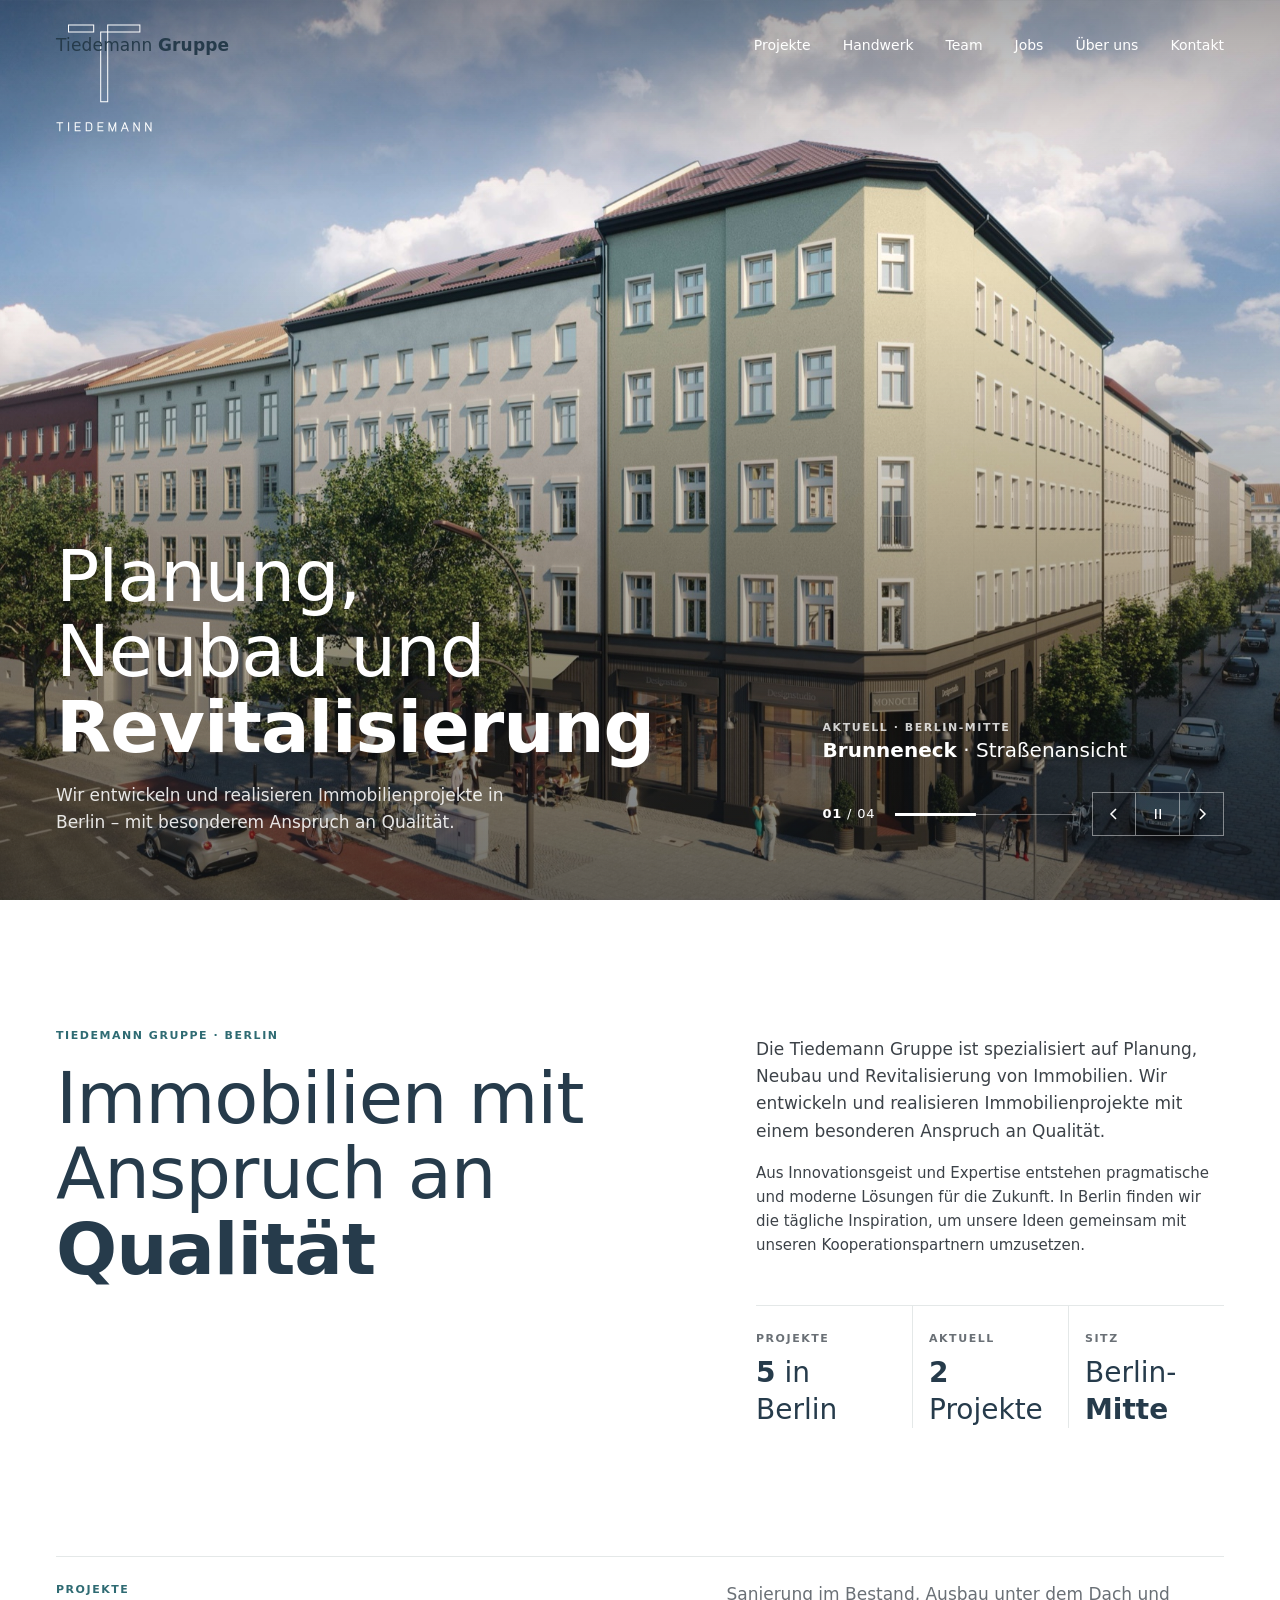
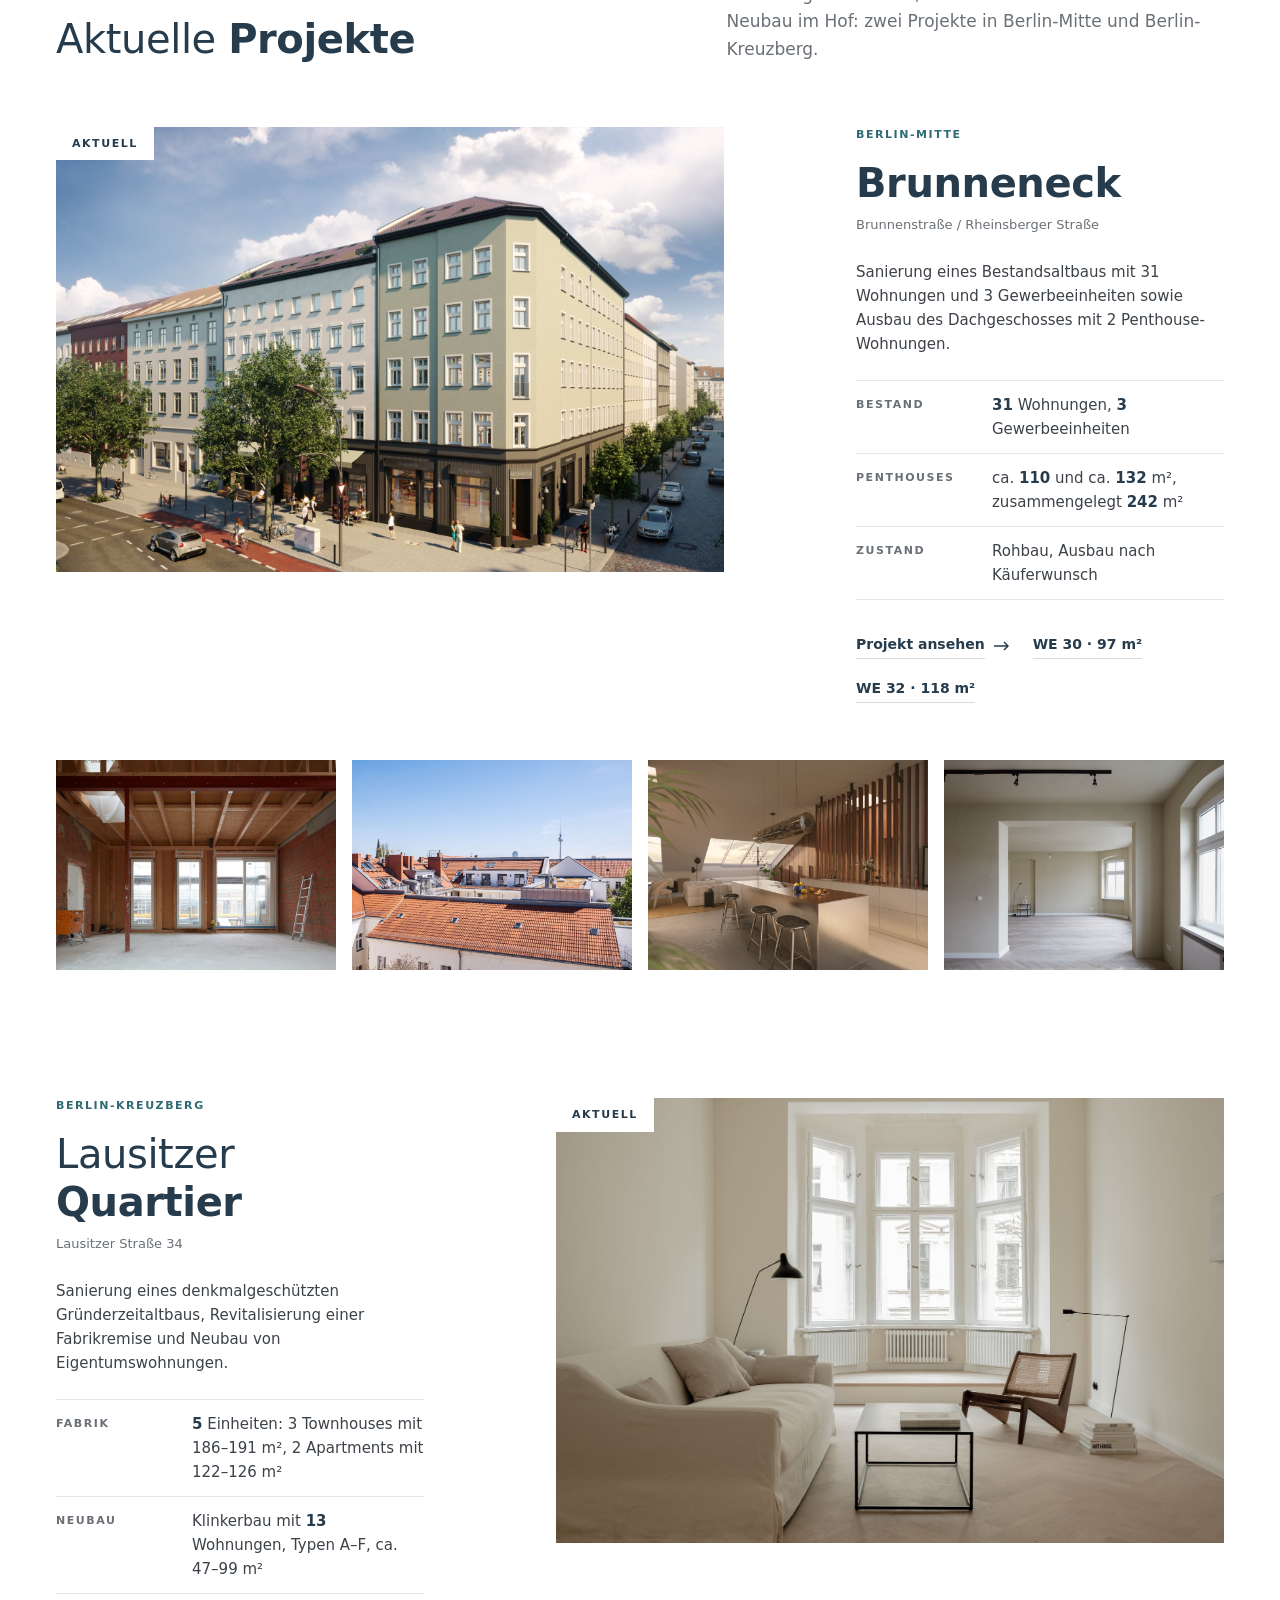
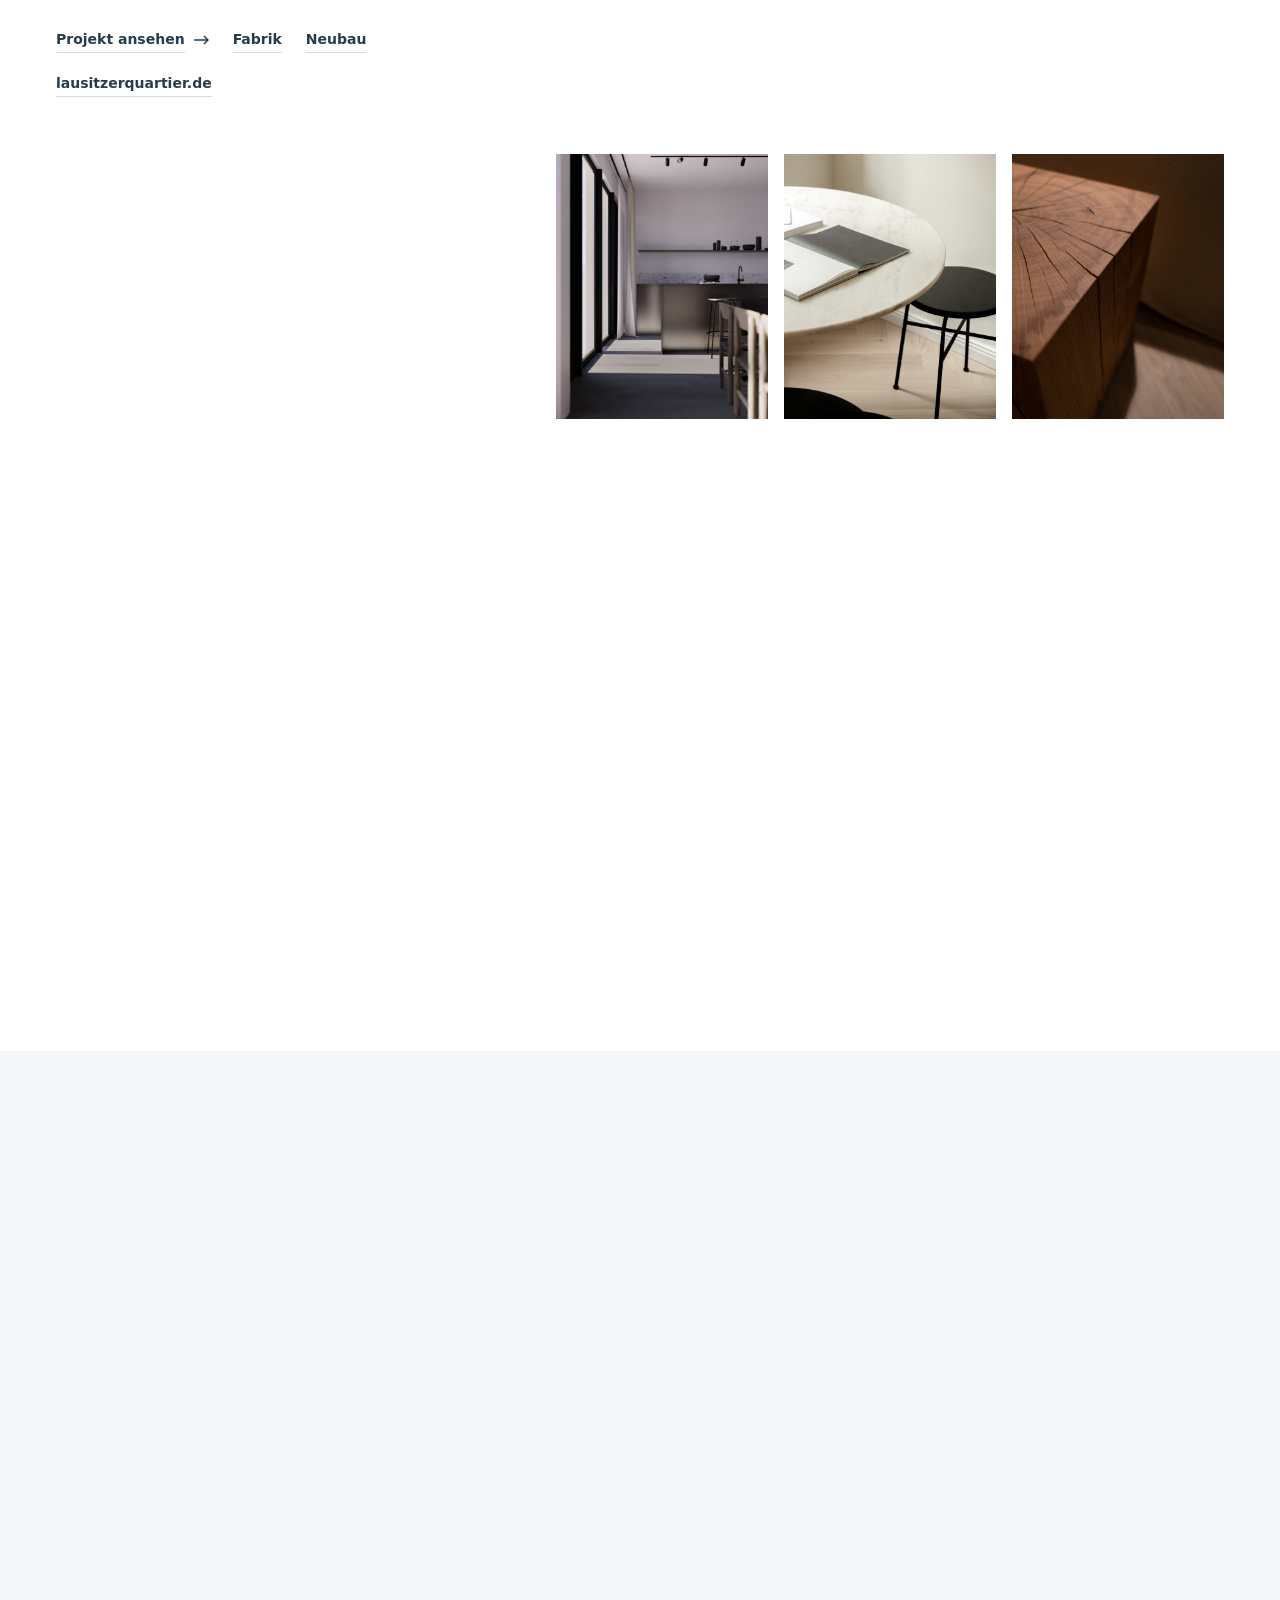
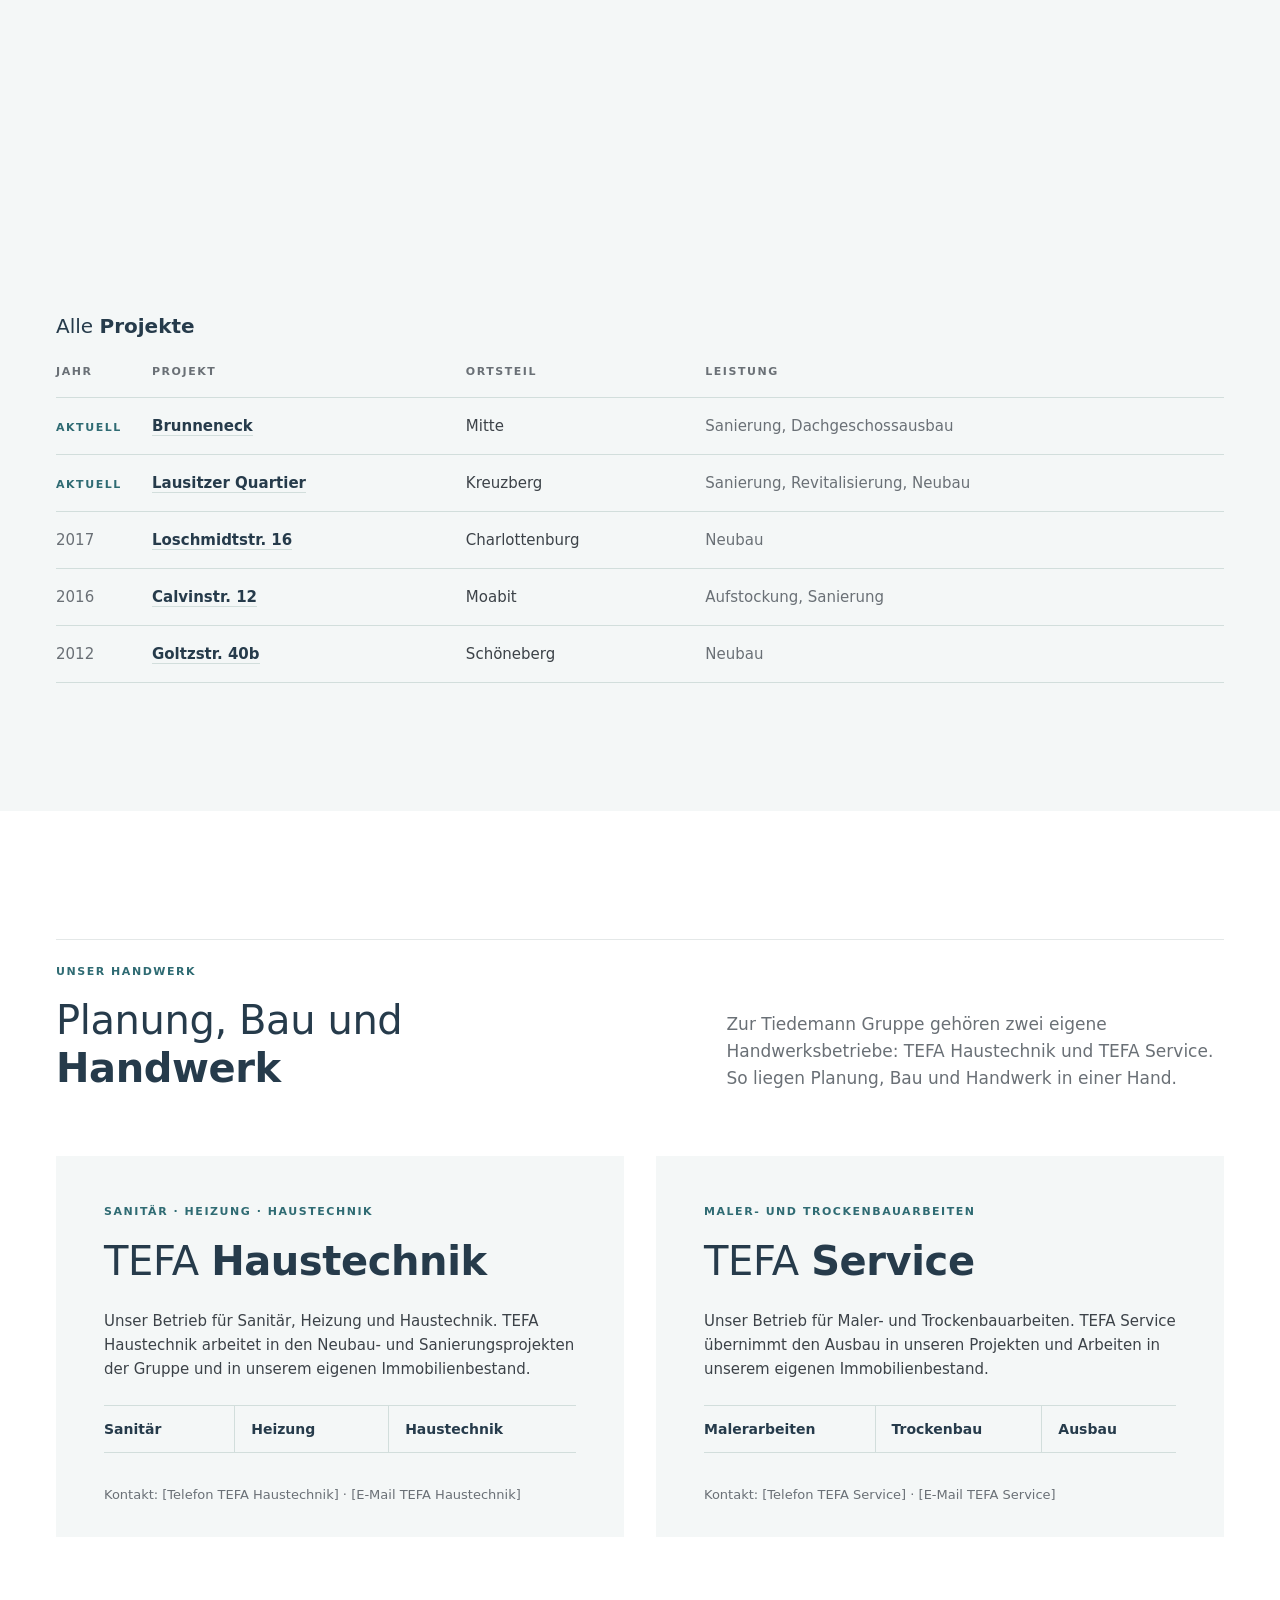
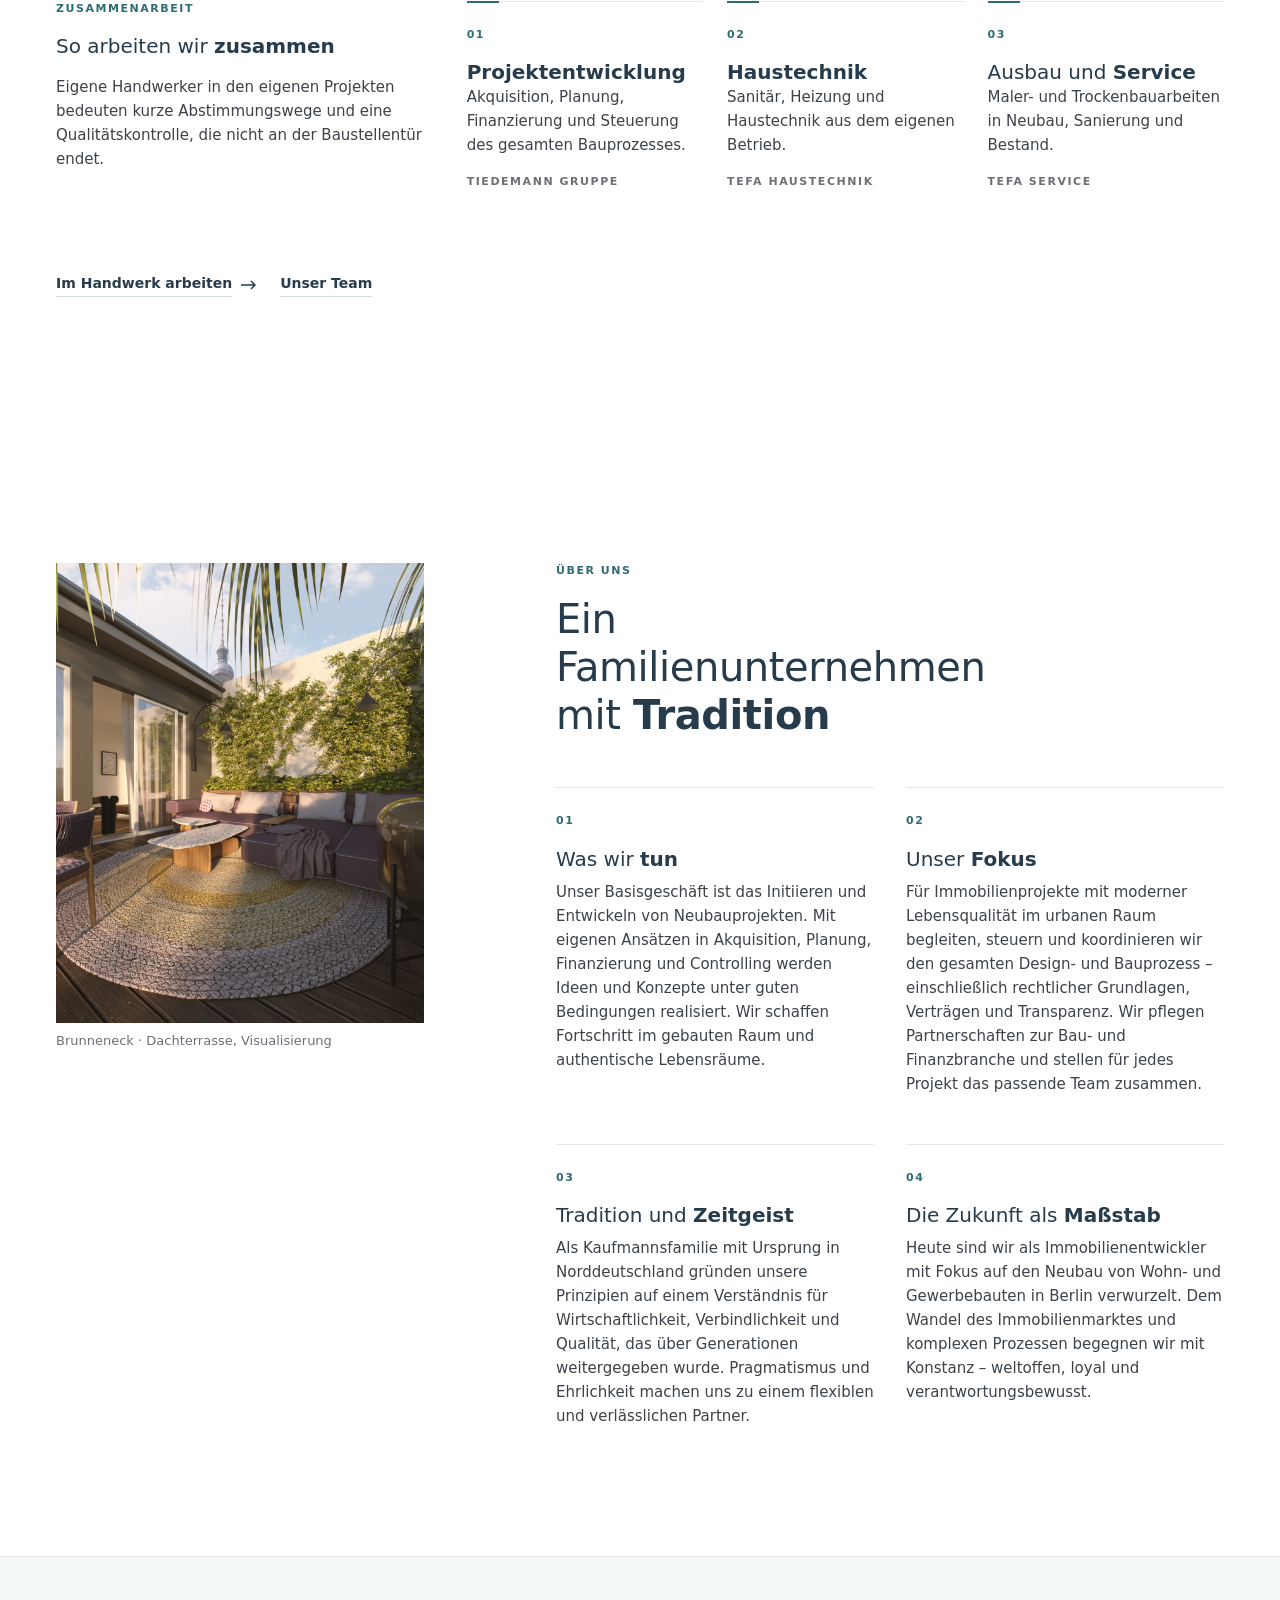
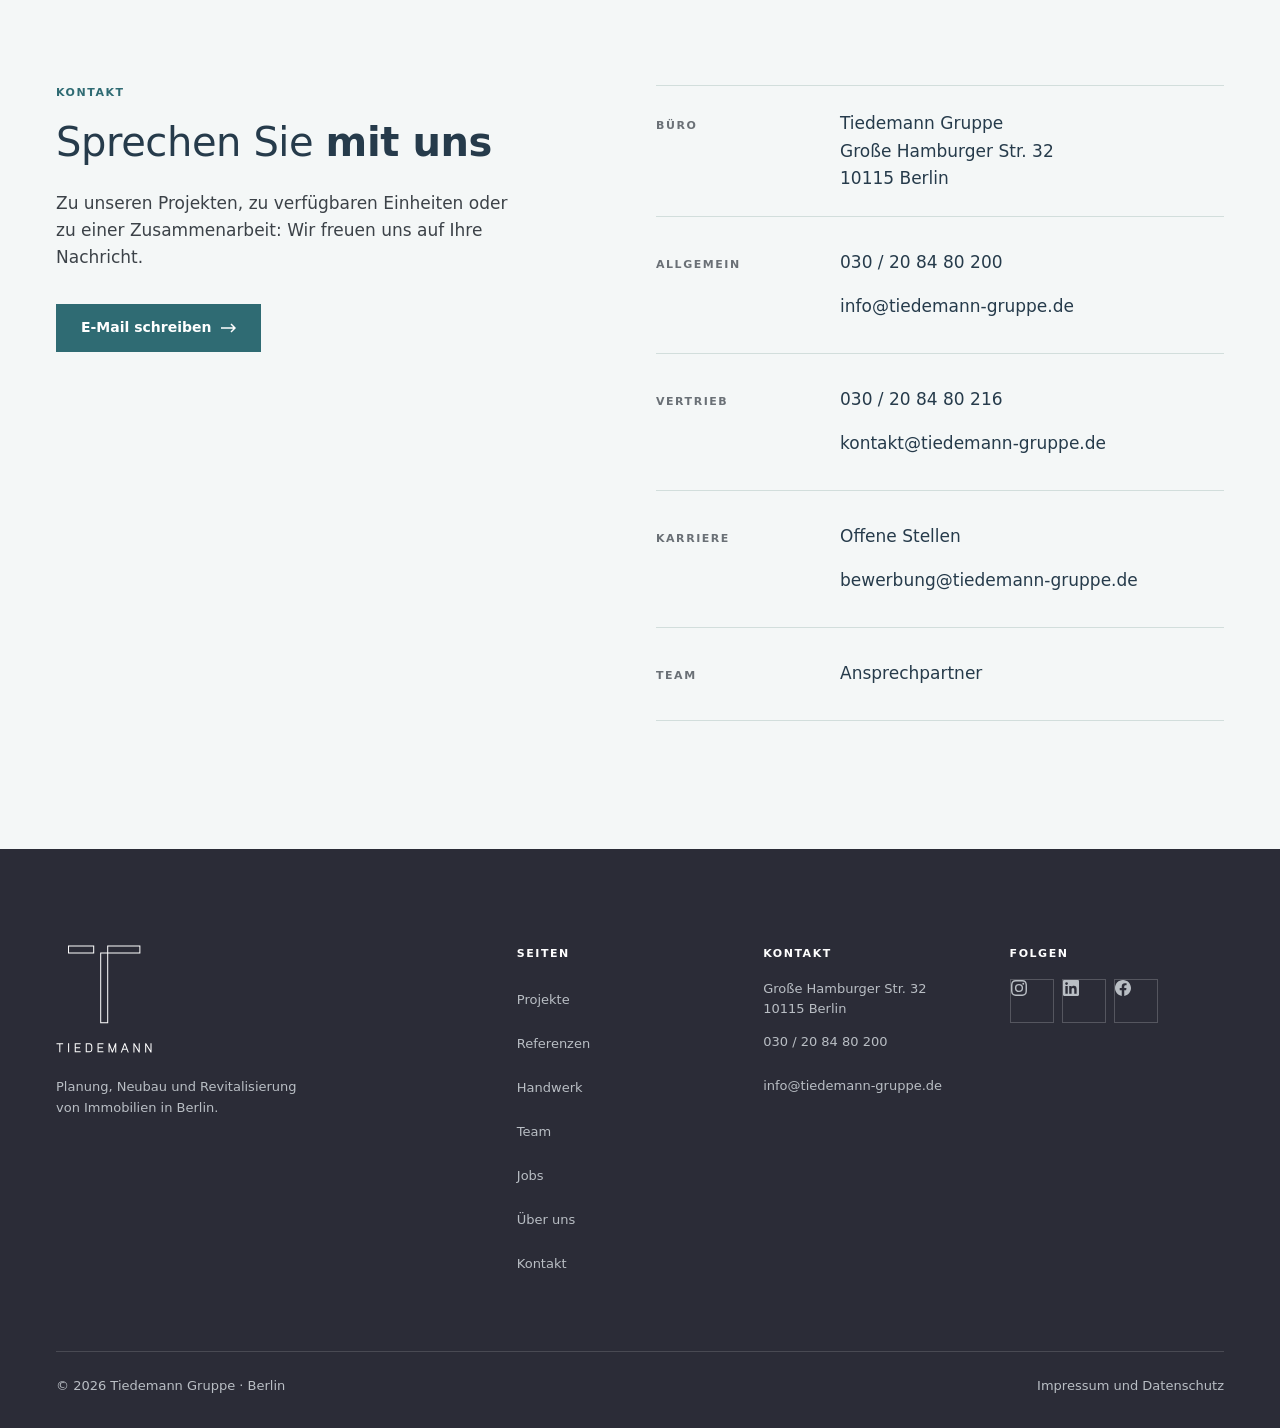
==== index.html @ 8728fd5d "Handwerk: Bilder entfernt, nur Textboxen Co-Authored-By: Claude Opus 5.5 <noreply@anthropic.com>" ====
<!DOCTYPE html>
<html lang="de">
<head>
<meta charset="UTF-8">
<meta name="viewport" content="width=device-width, initial-scale=1">
<title>Tiedemann Gruppe · Projektentwicklung Berlin</title>
<meta name="description" content="Die Tiedemann Gruppe plant, baut und revitalisiert Immobilien in Berlin. Aktuelle Projekte: Brunneneck in Berlin-Mitte und Lausitzer Quartier in Berlin-Kreuzberg.">
<link rel="stylesheet" href="assets/site.css">
</head>
<body>
<a class="skip" href="#inhalt">Zum Inhalt springen</a>

<header class="hdr" id="hdr">
  <div class="wrap hdr-in">
    <a class="brand-text" href="#start" tabindex="-1" aria-hidden="true">Tiedemann&nbsp;<em>Gruppe</em></a>
    <button class="menu-btn" type="button" aria-expanded="false" aria-controls="nav" aria-label="Menü öffnen"><span></span></button>
    <nav class="nav" id="nav" aria-label="Hauptnavigation">
      <a href="#projekte">Projekte</a>
      <a href="#handwerk">Handwerk</a>
      <a href="team.html">Team</a>
      <a href="jobs.html">Jobs</a>
      <a href="#ueber-uns">Über uns</a>
      <a href="#kontakt">Kontakt</a>
    </nav>
  </div>
</header>

<main id="inhalt">

<!-- ===== Hero ===== -->
<section class="hero on-photo" id="start" aria-roledescription="Karussell" aria-label="Projekte der Tiedemann Gruppe">
  <div class="slides" id="slides" aria-live="off">
    <div class="slide is-active" role="group" aria-roledescription="Bild" aria-label="1 von 4">
      <img src="assets/projekte/brunneneck-strasse.jpg" width="2000" height="1239" style="object-position:62% 50%" fetchpriority="high" alt="Visualisierung des Eckhauses Brunnenstraße 146 mit sanierter Gründerzeitfassade">
    </div>
    <div class="slide" role="group" aria-roledescription="Bild" aria-label="2 von 4">
      <img src="Home%20_%20Tie%20Gruppe_files/84df70_d4bb7d095dd146b08986e99c363a593e~mv2.jpg" width="1728" height="1333" style="object-position:50% 60%" alt="Sanierte Altbauwohnung mit Erkerfenster, hellem Parkett und Sofa">
    </div>
    <div class="slide" role="group" aria-roledescription="Bild" aria-label="3 von 4">
      <img src="assets/projekte/brunneneck-ausblick-fernseh.jpg" width="1920" height="1279" style="object-position:62% 45%" alt="Blick vom Dachgeschoss über die Ziegeldächer von Berlin-Mitte zum Fernsehturm">
    </div>
    <div class="slide" role="group" aria-roledescription="Bild" aria-label="4 von 4">
      <img src="assets/projekte/loschmidtstrasse-16.jpg" width="2000" height="2000" style="object-position:55% 32%" alt="Neubau Loschmidtstraße 16 mit hellem Putz und Balkonen zwischen Straßenbäumen">
    </div>
  </div>

  <div class="hero-logo">
    <div class="wrap"><a href="#start" aria-label="Tiedemann Gruppe, Startseite"><img src="assets/logos/logo-weiss.svg" alt="Tiedemann Gruppe" width="96" height="108"></a></div>
  </div>

  <div class="hero-content">
    <div class="wrap hero-grid">
      <div>
        <h1 class="display">Planung, Neubau und <em>Revitalisierung</em></h1>
        <p class="hero-lead">Wir entwickeln und realisieren Immobilienprojekte in Berlin – mit besonderem Anspruch an Qualität.</p>
      </div>
      <div class="hero-side">
        <div class="cap" aria-live="polite">
          <div class="cap-item is-active"><a href="../brunneneck/index.html"><span class="label">Aktuell · Berlin-Mitte</span><strong><em>Brunneneck</em> · Straßenansicht</strong></a></div>
          <div class="cap-item"><a href="../lausitzer/index.html"><span class="label">Aktuell · Berlin-Kreuzberg</span><strong><em>Lausitzer Quartier</em> · Altbau</strong></a></div>
          <div class="cap-item"><a href="../brunneneck/index.html"><span class="label">Aktuell · Berlin-Mitte</span><strong><em>Brunneneck</em> · Blick vom Dach</strong></a></div>
          <div class="cap-item"><a href="#ref-loschmidt"><span class="label">2017 · Berlin-Charlottenburg</span><strong><em>Loschmidtstr. 16</em> · Neubau</strong></a></div>
        </div>
        <div class="ctrl">
          <span class="count" aria-hidden="true"><b id="cnt">01</b> / 04</span>
          <span class="progress" aria-hidden="true"><i id="prog"></i></span>
          <div class="ctrl-btns">
            <button type="button" id="prev" aria-label="Vorheriges Bild"><svg viewBox="0 0 16 16" fill="none" aria-hidden="true"><path d="M10 3L5 8l5 5" stroke="currentColor" stroke-width="1.5"/></svg></button>
            <button type="button" id="play" aria-label="Automatischen Wechsel anhalten"><svg class="icon-pause" viewBox="0 0 16 16" aria-hidden="true"><path d="M5 3h1.5v10H5zM9.5 3H11v10H9.5z" fill="currentColor"/></svg><svg class="icon-play" viewBox="0 0 16 16" aria-hidden="true"><path d="M5 3l8 5-8 5z" fill="currentColor"/></svg></button>
            <button type="button" id="next" aria-label="Nächstes Bild"><svg viewBox="0 0 16 16" fill="none" aria-hidden="true"><path d="M6 3l5 5-5 5" stroke="currentColor" stroke-width="1.5"/></svg></button>
          </div>
        </div>
      </div>
    </div>
  </div>
</section>

<!-- ===== Intro ===== -->
<section class="section" id="unternehmen" aria-labelledby="u-title">
  <div class="wrap intro-grid">
    <div class="intro-head reveal">
      <span class="label" style="margin-bottom:var(--s2)">Tiedemann Gruppe · Berlin</span>
      <h2 class="display intro-statement" id="u-title">Immobilien mit Anspruch an <em>Qualität</em></h2>
    </div>
    <div class="intro-body reveal">
      <p class="lead">Die Tiedemann Gruppe ist spezialisiert auf Planung, Neubau und Revitalisierung von Immobilien. Wir entwickeln und realisieren Immobilienprojekte mit einem besonderen Anspruch an Qualität.</p>
      <p>Aus Innovationsgeist und Expertise entstehen pragmatische und moderne Lösungen für die Zukunft. In Berlin finden wir die tägliche Inspiration, um unsere Ideen gemeinsam mit unseren Kooperationspartnern umzusetzen.</p>
      <dl class="figures">
        <div><dt>Projekte</dt><dd><em>5</em> in Berlin</dd></div>
        <div><dt>Aktuell</dt><dd><em>2</em> Projekte</dd></div>
        <div><dt>Sitz</dt><dd>Berlin-<em>Mitte</em></dd></div>
      </dl>
    </div>
  </div>
</section>

<!-- ===== Aktuelle Projekte ===== -->
<section class="section" id="projekte" aria-labelledby="p-title" style="padding-top:0">
  <div class="wrap">
    <div class="sec-head reveal">
      <div>
        <span class="label">Projekte</span>
        <h2 class="h1" id="p-title">Aktuelle <em>Projekte</em></h2>
      </div>
      <p class="lead">Sanierung im Bestand, Ausbau unter dem Dach und Neubau im Hof: zwei Projekte in Berlin-Mitte und Berlin-Kreuzberg.</p>
    </div>

    <!-- Brunneneck -->
    <article class="feature" aria-labelledby="bru-title">
      <a class="feature-media reveal" href="../brunneneck/index.html" aria-label="Brunneneck – Projekt ansehen">
        <img src="assets/projekte/brunneneck-strasse.jpg" width="2000" height="1239" loading="lazy" style="object-position:60% 50%" alt="Visualisierung des Brunnenecks an der Brunnenstraße, Ecke Rheinsberger Straße">
        <span class="tag">Aktuell</span>
      </a>
      <div class="feature-text reveal">
        <span class="label">Berlin-Mitte</span>
        <h3 class="h1" id="bru-title"><em>Brunneneck</em></h3>
        <p class="addr">Brunnenstraße / Rheinsberger Straße</p>
        <p class="desc">Sanierung eines Bestandsaltbaus mit 31 Wohnungen und 3 Gewerbeeinheiten sowie Ausbau des Dachgeschosses mit 2 Penthouse-Wohnungen.</p>
        <dl class="kv">
          <div><dt>Bestand</dt><dd><em>31</em> Wohnungen, <em>3</em> Gewerbeeinheiten</dd></div>
          <div><dt>Penthouses</dt><dd>ca. <em>110</em> und ca. <em>132</em> m², zusammengelegt <em>242</em> m²</dd></div>
          <div><dt>Zustand</dt><dd>Rohbau, Ausbau nach Käuferwunsch</dd></div>
        </dl>
        <div class="links">
          <a class="link" href="../brunneneck/index.html"><span>Projekt ansehen</span><svg class="arrow" viewBox="0 0 16 10" fill="none" aria-hidden="true"><path d="M11 1l4 4-4 4M1 5h14" stroke="currentColor" stroke-width="1.5"/></svg></a>
          <a class="link" href="../brunneneck/wohnung-30.html"><span>WE 30 · 97 m²</span></a>
          <a class="link" href="../brunneneck/wohnung-32.html"><span>WE 32 · 118 m²</span></a>
        </div>
      </div>
      <ul class="gallery reveal" data-gallery="Brunneneck">
        <li><button class="g-item" type="button" data-full="assets/projekte/brunneneck-rohbau-hero.jpg" data-cap="Brunneneck · Dachgeschoss im Rohbau"><img src="assets/projekte/brunneneck-rohbau-hero.jpg" width="1920" height="1280" loading="lazy" alt="Dachgeschoss im Rohbau mit Holzbalkendecke und Ziegelwänden"></button></li>
        <li><button class="g-item" type="button" data-full="assets/projekte/brunneneck-ausblick-fernseh.jpg" data-cap="Brunneneck · Blick vom Dach zum Fernsehturm"><img src="assets/projekte/brunneneck-ausblick-fernseh.jpg" width="1920" height="1279" loading="lazy" style="object-position:65% 50%" alt="Blick über die Dächer zum Fernsehturm"></button></li>
        <li><button class="g-item" type="button" data-full="assets/projekte/brunneneck-wohnzimmer1.jpg" data-cap="Brunneneck · Penthouse, Visualisierung"><img src="assets/projekte/brunneneck-wohnzimmer1.jpg" width="1200" height="675" loading="lazy" alt="Visualisierung eines Wohnbereichs mit Küchenblock und Holzlamellen unter dem Dach"></button></li>
        <li><button class="g-item" type="button" data-full="assets/projekte/brunneneck-bestand-we32.jpg" data-cap="Brunneneck · Sanierte Altbauwohnung"><img src="assets/projekte/brunneneck-bestand-we32.jpg" width="1200" height="800" loading="lazy" alt="Sanierte, leere Altbauwohnung mit hohen Fenstern"></button></li>
      </ul>
    </article>

    <!-- Lausitzer Quartier -->
    <article class="feature feature--rev" aria-labelledby="lau-title">
      <a class="feature-media reveal" href="../lausitzer/index.html" aria-label="Lausitzer Quartier – Projekt ansehen">
        <img src="Home%20_%20Tie%20Gruppe_files/84df70_d4bb7d095dd146b08986e99c363a593e~mv2.jpg" width="1728" height="1333" loading="lazy" style="object-position:50% 60%" alt="Sanierte Altbauwohnung im Lausitzer Quartier mit Erkerfenster und hellem Parkett">
        <span class="tag">Aktuell</span>
      </a>
      <div class="feature-text reveal">
        <span class="label">Berlin-Kreuzberg</span>
        <h3 class="h1" id="lau-title">Lausitzer <em>Quartier</em></h3>
        <p class="addr">Lausitzer Straße 34</p>
        <p class="desc">Sanierung eines denkmalgeschützten Gründerzeitaltbaus, Revitalisierung einer Fabrikremise und Neubau von Eigentumswohnungen.</p>
        <dl class="kv">
          <div><dt>Fabrik</dt><dd><em>5</em> Einheiten: 3 Townhouses mit 186–191 m², 2 Apartments mit 122–126 m²</dd></div>
          <div><dt>Neubau</dt><dd>Klinkerbau mit <em>13</em> Wohnungen, Typen A–F, ca. 47–99 m²</dd></div>
        </dl>
        <div class="links">
          <a class="link" href="../lausitzer/index.html"><span>Projekt ansehen</span><svg class="arrow" viewBox="0 0 16 10" fill="none" aria-hidden="true"><path d="M11 1l4 4-4 4M1 5h14" stroke="currentColor" stroke-width="1.5"/></svg></a>
          <a class="link" href="../lausitzer/fabrik.html"><span>Fabrik</span></a>
          <a class="link" href="../lausitzer/neubau.html"><span>Neubau</span></a>
          <a class="link" href="https://www.lausitzerquartier.de/" rel="noopener"><span>lausitzerquartier.de</span></a>
        </div>
      </div>
      <ul class="gallery gallery--3 reveal" data-gallery="Lausitzer Quartier">
        <li><button class="g-item" type="button" data-full="assets/projekte/lausitzer-neubau.jpg" data-cap="Lausitzer Quartier · Neubau, Küche (Visualisierung)"><img src="assets/projekte/lausitzer-neubau.jpg" width="1300" height="2000" loading="lazy" style="object-position:50% 55%" alt="Visualisierung einer Küche im Neubau mit dunkler Front und raumhohen Fenstern"></button></li>
        <li><button class="g-item" type="button" data-full="assets/projekte/lausitzer-quartier-1.jpg" data-cap="Lausitzer Quartier · Interior-Detail"><img src="assets/projekte/lausitzer-quartier-1.jpg" width="1333" height="2000" loading="lazy" style="object-position:50% 35%" alt="Runder Marmortisch mit Hocker auf hellem Holzboden"></button></li>
        <li><button class="g-item" type="button" data-full="assets/projekte/lausitzer-quartier-2.jpg" data-cap="Lausitzer Quartier · Detail"><img src="assets/projekte/lausitzer-quartier-2.jpg" width="1333" height="2000" loading="lazy" style="object-position:50% 40%" alt="Holzblock im Streiflicht, Detailaufnahme"></button></li>
      </ul>
    </article>
  </div>
</section>

<!-- ===== Band ===== -->
<figure class="band reveal">
  <img src="assets/projekte/brunneneck-rohbau-hero.jpg" width="1920" height="1280" loading="lazy" alt="Rohbau im Dachgeschoss des Brunnenecks: offene Holzbalkendecke, Ziegelwände und Fensteröffnungen">
  <figcaption>Brunneneck · Dachgeschoss im Rohbau</figcaption>
</figure>

<!-- ===== Referenzen ===== -->
<section class="section refs" id="referenzen" aria-labelledby="r-title">
  <div class="wrap">
    <div class="sec-head reveal" style="border-top-color:var(--blue-grey)">
      <div>
        <span class="label">Referenzen</span>
        <h2 class="h1" id="r-title">Realisierte <em>Projekte</em></h2>
      </div>
      <p class="lead">Neubau, Aufstockung und Sanierung in Charlottenburg, Moabit und Schöneberg.</p>
    </div>

    <ul class="ref-grid" data-gallery="Referenzen">
      <li class="ref reveal" id="ref-loschmidt">
        <button class="g-item" type="button" data-full="assets/projekte/loschmidtstrasse-16.jpg" data-cap="Loschmidtstr. 16 · Berlin-Charlottenburg · 2017"><img src="assets/projekte/loschmidtstrasse-16.jpg" width="2000" height="2000" loading="lazy" style="object-position:55% 35%" alt="Neubau Loschmidtstraße 16 mit Balkonen, daneben Straßenbäume"></button>
        <div class="ref-meta"><span class="label">Berlin-Charlottenburg</span><span class="label year">2017</span></div>
        <h3 class="h2">Loschmidtstr. <em>16</em></h3>
        <p>Neubauprojekt mit 20 Wohnungen und 2 Townhauswohnungen.</p>
      </li>
      <li class="ref reveal" id="ref-calvin">
        <button class="g-item" type="button" data-full="assets/projekte/calvinstrasse-12.jpg" data-cap="Calvinstr. 12 · Berlin-Moabit · 2016 · © David Sonntag"><img src="assets/projekte/calvinstrasse-12.jpg" width="2000" height="1333" loading="lazy" alt="Weiße Fassade der Aufstockung Calvinstraße 12 mit bodentiefen Fenstern und Balkon"></button>
        <div class="ref-meta"><span class="label">Berlin-Moabit</span><span class="label year">2016</span></div>
        <h3 class="h2">Calvinstr. <em>12</em></h3>
        <p>Zweigeschossige Aufstockung auf einem Bestandsgebäude aus den 1960er-Jahren inklusive Sanierung.</p>
        <span class="credit">Foto © David Sonntag</span>
      </li>
      <li class="ref reveal" id="ref-goltz">
        <button class="g-item" type="button" data-full="assets/projekte/goltzstrasse-40b.jpg" data-cap="Goltzstr. 40b · Berlin-Schöneberg · 2012"><img src="assets/projekte/goltzstrasse-40b.jpg" width="850" height="638" loading="lazy" alt="Dachgarten mit Rasen, Liege und verglastem Dachaufbau in der Goltzstraße 40b"></button>
        <div class="ref-meta"><span class="label">Berlin-Schöneberg</span><span class="label year">2012</span></div>
        <h3 class="h2">Goltzstr. <em>40b</em></h3>
        <p>Neubau von 6 großzügigen Eigentumswohnungen.</p>
      </li>
    </ul>

    <div class="index reveal">
      <h3 class="h2">Alle <em>Projekte</em></h3>
      <table class="index-table">
        <caption class="sr-only">Übersicht aller Projekte der Tiedemann Gruppe</caption>
        <thead><tr><th scope="col">Jahr</th><th scope="col">Projekt</th><th scope="col">Ortsteil</th><th scope="col" class="hide-s">Leistung</th></tr></thead>
        <tbody>
          <tr><td class="yr now">Aktuell</td><th scope="row"><a href="../brunneneck/index.html">Brunneneck</a></th><td>Mitte</td><td class="sm hide-s">Sanierung, Dachgeschossausbau</td></tr>
          <tr><td class="yr now">Aktuell</td><th scope="row"><a href="../lausitzer/index.html">Lausitzer Quartier</a></th><td>Kreuzberg</td><td class="sm hide-s">Sanierung, Revitalisierung, Neubau</td></tr>
          <tr><td class="yr">2017</td><th scope="row"><a href="#ref-loschmidt">Loschmidtstr. 16</a></th><td>Charlottenburg</td><td class="sm hide-s">Neubau</td></tr>
          <tr><td class="yr">2016</td><th scope="row"><a href="#ref-calvin">Calvinstr. 12</a></th><td>Moabit</td><td class="sm hide-s">Aufstockung, Sanierung</td></tr>
          <tr><td class="yr">2012</td><th scope="row"><a href="#ref-goltz">Goltzstr. 40b</a></th><td>Schöneberg</td><td class="sm hide-s">Neubau</td></tr>
        </tbody>
      </table>
    </div>
  </div>
</section>

<!-- ===== Unser Handwerk · TEFA ===== -->
<section class="section" id="handwerk" aria-labelledby="h-title">
  <div class="wrap">
    <div class="sec-head reveal">
      <div>
        <span class="label">Unser Handwerk</span>
        <h2 class="h1" id="h-title">Planung, Bau und <em>Handwerk</em></h2>
      </div>
      <p class="lead">Zur Tiedemann Gruppe gehören zwei eigene Handwerksbetriebe: TEFA Haustechnik und TEFA Service. So liegen Planung, Bau und Handwerk in einer Hand.</p>
    </div>

    <div class="craft-grid">
      <article class="craft reveal" aria-labelledby="tefa-ht">
        <div class="craft-body">
          <span class="label">Sanitär · Heizung · Haustechnik</span>
          <h3 class="h1" id="tefa-ht">TEFA <em>Haustechnik</em></h3>
          <p>Unser Betrieb für Sanitär, Heizung und Haustechnik. TEFA Haustechnik arbeitet in den Neubau- und Sanierungsprojekten der Gruppe und in unserem eigenen Immobilienbestand.</p>
          <ul class="craft-list" aria-label="Leistungsbereiche TEFA Haustechnik">
            <li>Sanitär</li><li>Heizung</li><li>Haustechnik</li>
          </ul>
          <p class="craft-contact">Kontakt: [Telefon TEFA Haustechnik] · [E-Mail TEFA Haustechnik]</p>
        </div>
      </article>

      <!-- PRÜFEN: Leistungsbereich TEFA Service -->
      <article class="craft reveal" aria-labelledby="tefa-sv">
        <div class="craft-body">
          <span class="label">Maler- und Trockenbauarbeiten</span>
          <h3 class="h1" id="tefa-sv">TEFA <em>Service</em></h3>
          <p>Unser Betrieb für Maler- und Trockenbauarbeiten. TEFA Service übernimmt den Ausbau in unseren Projekten und Arbeiten in unserem eigenen Immobilienbestand.</p>
          <ul class="craft-list" aria-label="Leistungsbereiche TEFA Service">
            <li>Malerarbeiten</li><li>Trockenbau</li><li>Ausbau</li>
          </ul>
          <p class="craft-contact">Kontakt: [Telefon TEFA Service] · [E-Mail TEFA Service]</p>
        </div>
      </article>
    </div>

    <div class="flow">
      <div class="flow-head reveal">
        <span class="label">Zusammenarbeit</span>
        <h3 class="h2">So arbeiten wir <em>zusammen</em></h3>
        <p>Eigene Handwerker in den eigenen Projekten bedeuten kurze Abstimmungswege und eine Qualitätskontrolle, die nicht an der Baustellentür endet.</p>
      </div>
      <ol class="steps reveal">
        <li class="step">
          <span class="num">01</span>
          <h4 class="h2"><em>Projektentwicklung</em></h4>
          <p>Akquisition, Planung, Finanzierung und Steuerung des gesamten Bauprozesses.</p>
          <span class="who">Tiedemann Gruppe</span>
        </li>
        <li class="step">
          <span class="num">02</span>
          <h4 class="h2"><em>Haustechnik</em></h4>
          <p>Sanitär, Heizung und Haustechnik aus dem eigenen Betrieb.</p>
          <span class="who">TEFA Haustechnik</span>
        </li>
        <li class="step">
          <span class="num">03</span>
          <h4 class="h2">Ausbau und <em>Service</em></h4>
          <p>Maler- und Trockenbauarbeiten in Neubau, Sanierung und Bestand.</p>
          <span class="who">TEFA Service</span>
        </li>
      </ol>
    </div>

    <div class="sec-cta reveal">
      <a class="link" href="jobs.html#initiativ"><span>Im Handwerk arbeiten</span><svg class="arrow" viewBox="0 0 16 10" fill="none" aria-hidden="true"><path d="M11 1l4 4-4 4M1 5h14" stroke="currentColor" stroke-width="1.5"/></svg></a>
      <a class="link" href="team.html"><span>Unser Team</span></a>
    </div>
  </div>
</section>

<!-- ===== Über uns ===== -->
<section class="section" id="ueber-uns" aria-labelledby="a-title">
  <div class="wrap about-grid">
    <figure class="about-fig reveal">
      <img src="assets/projekte/brunneneck-terrasse.jpg" width="1163" height="1600" loading="lazy" alt="Visualisierung einer begrünten Dachterrasse mit Sitzgruppe und Rundteppich">
      <figcaption>Brunneneck · Dachterrasse, Visualisierung</figcaption>
    </figure>
    <div class="about-text">
      <div class="reveal">
        <span class="label">Über uns</span>
        <h2 class="h1" id="a-title">Ein Familienunternehmen mit <em>Tradition</em></h2>
      </div>
      <div class="pillars">
        <article class="pillar reveal">
          <span class="num">01</span>
          <h3 class="h2">Was wir <em>tun</em></h3>
          <p>Unser Basisgeschäft ist das Initiieren und Entwickeln von Neubauprojekten. Mit eigenen Ansätzen in Akquisition, Planung, Finanzierung und Controlling werden Ideen und Konzepte unter guten Bedingungen realisiert. Wir schaffen Fortschritt im gebauten Raum und authentische Lebensräume.</p>
        </article>
        <article class="pillar reveal">
          <span class="num">02</span>
          <h3 class="h2">Unser <em>Fokus</em></h3>
          <p>Für Immobilienprojekte mit moderner Lebensqualität im urbanen Raum begleiten, steuern und koordinieren wir den gesamten Design- und Bauprozess – einschließlich rechtlicher Grundlagen, Verträgen und Transparenz. Wir pflegen Partnerschaften zur Bau- und Finanzbranche und stellen für jedes Projekt das passende Team zusammen.</p>
        </article>
        <article class="pillar reveal">
          <span class="num">03</span>
          <h3 class="h2">Tradition und <em>Zeitgeist</em></h3>
          <p>Als Kaufmannsfamilie mit Ursprung in Norddeutschland gründen unsere Prinzipien auf einem Verständnis für Wirtschaftlichkeit, Verbindlichkeit und Qualität, das über Generationen weitergegeben wurde. Pragmatismus und Ehrlichkeit machen uns zu einem flexiblen und verlässlichen Partner.</p>
        </article>
        <article class="pillar reveal">
          <span class="num">04</span>
          <h3 class="h2">Die Zukunft als <em>Maßstab</em></h3>
          <p>Heute sind wir als Immobilienentwickler mit Fokus auf den Neubau von Wohn- und Gewerbebauten in Berlin verwurzelt. Dem Wandel des Immobilienmarktes und komplexen Prozessen begegnen wir mit Konstanz – weltoffen, loyal und verantwortungsbewusst.</p>
        </article>
      </div>
    </div>
  </div>
</section>

<!-- ===== Kontakt ===== -->
<section class="section contact" id="kontakt" aria-labelledby="k-title">
  <div class="wrap contact-grid">
    <div class="contact-head reveal">
      <span class="label">Kontakt</span>
      <h2 class="h1" id="k-title">Sprechen Sie <em>mit uns</em></h2>
      <p class="lead">Zu unseren Projekten, zu verfügbaren Einheiten oder zu einer Zusammenarbeit: Wir freuen uns auf Ihre Nachricht.</p>
      <a class="btn btn--accent" href="mailto:info@tiedemann-gruppe.de">E-Mail schreiben <svg class="arrow" viewBox="0 0 16 10" fill="none" aria-hidden="true"><path d="M11 1l4 4-4 4M1 5h14" stroke="currentColor" stroke-width="1.5"/></svg></a>
    </div>
    <dl class="contact-list reveal">
      <div><dt>Büro</dt><dd><address>Tiedemann Gruppe<br>Große Hamburger Str. 32<br>10115 Berlin</address></dd></div>
      <div><dt>Allgemein</dt><dd><a href="tel:+493020848200">030 / 20 84 80 200</a><a href="mailto:info@tiedemann-gruppe.de">info@tiedemann-gruppe.de</a></dd></div>
      <div><dt>Vertrieb</dt><dd><a href="tel:+4930208480216">030 / 20 84 80 216</a><a href="mailto:kontakt@tiedemann-gruppe.de">kontakt@tiedemann-gruppe.de</a></dd></div>
      <div><dt>Karriere</dt><dd><a href="jobs.html">Offene Stellen</a><a href="mailto:bewerbung@tiedemann-gruppe.de">bewerbung@tiedemann-gruppe.de</a></dd></div>
      <div><dt>Team</dt><dd><a href="team.html">Ansprechpartner</a></dd></div>
    </dl>
  </div>
</section>

</main>

<footer class="footer">
  <div class="wrap">
    <div class="footer-grid">
      <div>
        <a class="footer-logo" href="#start" aria-label="Tiedemann Gruppe, zum Seitenanfang"><img src="assets/logos/logo-weiss.svg" alt="Tiedemann Gruppe" width="96" height="108"></a>
        <p class="footer-claim">Planung, Neubau und Revitalisierung von Immobilien in Berlin.</p>
      </div>
      <nav aria-label="Seiten">
        <h2>Seiten</h2>
        <ul>
          <li><a href="#projekte">Projekte</a></li>
          <li><a href="#referenzen">Referenzen</a></li>
          <li><a href="#handwerk">Handwerk</a></li>
          <li><a href="team.html">Team</a></li>
          <li><a href="jobs.html">Jobs</a></li>
          <li><a href="#ueber-uns">Über uns</a></li>
          <li><a href="#kontakt">Kontakt</a></li>
        </ul>
      </nav>
      <div>
        <h2>Kontakt</h2>
        <address>Große Hamburger Str. 32<br>10115 Berlin<br><a href="tel:+493020848200">030 / 20 84 80 200</a><br><a href="mailto:info@tiedemann-gruppe.de">info@tiedemann-gruppe.de</a></address>
      </div>
      <div>
        <h2>Folgen</h2>
        <div class="social">
          <a href="https://www.instagram.com/tiedemann_gruppe/" rel="noopener" aria-label="Instagram"><svg viewBox="0 0 24 24" aria-hidden="true"><path d="M12 2.163c3.204 0 3.584.012 4.85.07 3.252.148 4.771 1.691 4.919 4.919.058 1.265.069 1.645.069 4.849 0 3.205-.012 3.584-.069 4.849-.149 3.225-1.664 4.771-4.919 4.919-1.266.058-1.644.07-4.85.07-3.204 0-3.584-.012-4.849-.07-3.26-.149-4.771-1.699-4.919-4.92-.058-1.265-.07-1.644-.07-4.849 0-3.204.013-3.583.07-4.849.149-3.227 1.664-4.771 4.919-4.919 1.266-.057 1.645-.069 4.849-.069zM12 0C8.741 0 8.333.014 7.053.072 2.695.272.273 2.69.073 7.052.014 8.333 0 8.741 0 12c0 3.259.014 3.668.072 4.948.2 4.358 2.618 6.78 6.98 6.98C8.333 23.986 8.741 24 12 24c3.259 0 3.668-.014 4.948-.072 4.354-.2 6.782-2.618 6.979-6.98.059-1.28.073-1.689.073-4.948 0-3.259-.014-3.667-.072-4.947-.196-4.354-2.617-6.78-6.979-6.98C15.668.014 15.259 0 12 0zm0 5.838a6.162 6.162 0 100 12.324 6.162 6.162 0 000-12.324zM12 16a4 4 0 110-8 4 4 0 010 8zm6.406-11.845a1.44 1.44 0 100 2.881 1.44 1.44 0 000-2.881z"/></svg></a>
          <a href="https://www.linkedin.com/company/tiedemann-gruppe/" rel="noopener" aria-label="LinkedIn"><svg viewBox="0 0 24 24" aria-hidden="true"><path d="M20.447 20.452h-3.554v-5.569c0-1.328-.027-3.037-1.852-3.037-1.853 0-2.136 1.445-2.136 2.939v5.667H9.351V9h3.414v1.561h.046c.477-.9 1.637-1.85 3.37-1.85 3.601 0 4.267 2.37 4.267 5.455v6.286zM5.337 7.433a2.062 2.062 0 01-2.063-2.065 2.064 2.064 0 112.063 2.065zm1.782 13.019H3.555V9h3.564v11.452zM22.225 0H1.771C.792 0 0 .774 0 1.729v20.542C0 23.227.792 24 1.771 24h20.451C23.2 24 24 23.227 24 22.271V1.729C24 .774 23.2 0 22.222 0h.003z"/></svg></a>
          <a href="https://www.facebook.com/tiedemanngruppe" rel="noopener" aria-label="Facebook"><svg viewBox="0 0 24 24" aria-hidden="true"><path d="M24 12.073c0-6.627-5.373-12-12-12s-12 5.373-12 12c0 5.99 4.388 10.954 10.125 11.854v-8.385H7.078v-3.47h3.047V9.43c0-3.007 1.792-4.669 4.533-4.669 1.312 0 2.686.235 2.686.235v2.953H15.83c-1.491 0-1.956.925-1.956 1.874v2.25h3.328l-.532 3.47h-2.796v8.385C19.612 23.027 24 18.062 24 12.073z"/></svg></a>
        </div>
      </div>
    </div>
    <div class="footer-bottom">
      <span>© 2026 Tiedemann Gruppe · Berlin</span>
      <a href="https://www.tiedemann-gruppe.de/impressum">Impressum und Datenschutz</a>
    </div>
  </div>
</footer>

<dialog class="lb" id="lb" aria-label="Bildansicht">
  <div class="lb-top">
    <span class="lb-count" id="lb-count"></span>
    <button type="button" id="lb-close" aria-label="Bildansicht schließen"><svg viewBox="0 0 16 16" fill="none" aria-hidden="true"><path d="M3 3l10 10M13 3L3 13" stroke="currentColor" stroke-width="1.5"/></svg></button>
  </div>
  <div class="lb-stage"><img id="lb-img" alt=""></div>
  <div class="lb-bottom">
    <p class="lb-cap" id="lb-cap"></p>
    <div class="lb-btns">
      <button type="button" id="lb-prev" aria-label="Vorheriges Bild"><svg viewBox="0 0 16 16" fill="none" aria-hidden="true"><path d="M10 3L5 8l5 5" stroke="currentColor" stroke-width="1.5"/></svg></button>
      <button type="button" id="lb-next" aria-label="Nächstes Bild"><svg viewBox="0 0 16 16" fill="none" aria-hidden="true"><path d="M6 3l5 5-5 5" stroke="currentColor" stroke-width="1.5"/></svg></button>
    </div>
  </div>
</dialog>

<script src="assets/site.js"></script>
</body>
</html>
---- assets/site.css ----
/* Tiedemann Gruppe · gemeinsame Styles für index.html, team.html, jobs.html */
/* ===== Tokens · Tiedemann Design System ===== */
:root{
  --primary:#263b4b; --secondary:#2b2c37;
  --accent:#2f6b73; --accent-tint:#e1edee;
  --white:#ffffff; --subtle:#f4f7f7; --grey:#e9e9e9; --blue-grey:#d2dedc;
  --text:#3c4248; --muted:#6a7076; --line:#e4e8e8;
  --font:'Segoe UI', system-ui, -apple-system, 'Helvetica Neue', Arial, sans-serif;
  --s1:8px; --s2:16px; --s3:24px; --s4:32px; --s5:48px; --s6:64px; --s7:96px; --s8:128px;
  --max:1280px; --gutter:16px; --ctl:44px; --bar:64px;
}
@media (min-width:768px){ :root{ --gutter:40px; } }
@media (min-width:1200px){ :root{ --gutter:56px; } }

*,*::before,*::after{ box-sizing:border-box; margin:0; padding:0; border-radius:0; }
html{ scroll-behavior:smooth; scroll-padding-top:var(--bar); -webkit-text-size-adjust:100%; }
body{ font-family:var(--font); font-size:15px; line-height:1.6; font-weight:400; color:var(--text); background:var(--white); -webkit-font-smoothing:antialiased; overflow-x:hidden; }
body.no-scroll{ overflow:hidden; }
img{ display:block; max-width:100%; height:auto; }
a{ color:inherit; }
ul,ol{ list-style:none; }
button{ font:inherit; color:inherit; background:none; border:0; cursor:pointer; }
em{ font-style:normal; font-weight:600; }
address{ font-style:normal; }
:focus-visible{ outline:2px solid var(--accent); outline-offset:3px; }
.on-photo :focus-visible,.footer :focus-visible{ outline-color:var(--white); }
.skip{ position:absolute; left:var(--s2); top:-80px; z-index:300; background:var(--white); color:var(--primary); padding:var(--s1) var(--s2); font-size:14px; font-weight:600; text-decoration:none; border:1px solid var(--primary); }
.skip:focus{ top:var(--s2); }
.sr-only{ position:absolute; width:1px; height:1px; overflow:hidden; clip:rect(0 0 0 0); white-space:nowrap; }

.wrap{ width:100%; max-width:calc(var(--max) + 2 * var(--gutter)); margin:0 auto; padding:0 var(--gutter); }
.section{ padding:var(--s7) 0; }
@media (min-width:1024px){ .section{ padding:var(--s8) 0; } }

/* ===== Typography ===== */
.label{ display:block; font-size:11px; line-height:1.5; font-weight:600; letter-spacing:.14em; text-transform:uppercase; color:var(--accent); }
.display{ font-size:40px; line-height:1.05; font-weight:300; color:var(--primary); letter-spacing:-.015em; }
.h1{ font-size:28px; line-height:1.2; font-weight:300; color:var(--primary); letter-spacing:-.01em; }
.h2{ font-size:20px; line-height:1.3; font-weight:300; color:var(--primary); }
@media (min-width:768px){ .display{ font-size:56px; } .h1{ font-size:34px; } }
@media (min-width:1200px){ .display{ font-size:72px; } .h1{ font-size:40px; } }
.lead{ font-size:17px; line-height:1.6; }
.small{ font-size:13px; line-height:1.5; color:var(--muted); }
p + p{ margin-top:var(--s2); }

/* Links */
.link{ display:inline-flex; align-items:center; gap:var(--s1); min-height:var(--ctl); font-size:14px; font-weight:600; color:var(--primary); text-decoration:none; }
.link span{ border-bottom:1px solid var(--blue-grey); padding-bottom:2px; transition:border-color .2s; }
.link:hover span{ border-bottom-color:var(--accent); }
.arrow{ width:16px; height:10px; flex:none; transition:transform .2s; }
.link:hover .arrow,.btn:hover .arrow{ transform:translateX(4px); }
.btn{ display:inline-flex; align-items:center; justify-content:center; gap:var(--s1); min-height:48px; padding:0 var(--s3); font-size:14px; font-weight:600; line-height:1.2; text-decoration:none; border:1px solid transparent; transition:background-color .2s, color .2s, border-color .2s; }
.btn--accent{ background:var(--accent); color:var(--white); }
.btn--accent:hover{ background:#21525a; }

/* ===== Header ===== */
.hdr{ position:fixed; top:0; left:0; right:0; z-index:100; color:var(--white); transition:background-color .3s, color .3s, border-color .3s; border-bottom:1px solid transparent; }
.hdr-in{ display:flex; align-items:center; justify-content:flex-end; gap:var(--s3); min-height:var(--bar); padding-top:var(--s3); transition:padding .3s; }
.brand-text{ margin-right:auto; display:inline-flex; align-items:center; min-height:var(--ctl); font-size:17px; font-weight:300; letter-spacing:.01em; text-decoration:none; color:var(--primary); opacity:0; visibility:hidden; transition:opacity .3s, visibility .3s; }
.nav{ display:flex; align-items:center; gap:var(--s4); }
.nav a{ display:inline-flex; align-items:center; min-height:var(--ctl); font-size:14px; font-weight:400; text-decoration:none; border-bottom:1px solid transparent; transition:border-color .2s; }
.nav a:hover,.nav a[aria-current="true"],.nav a[aria-current="page"]{ border-bottom-color:currentColor; }
.hdr{ pointer-events:none; }
.hdr .menu-btn,.hdr .nav,.hdr.solid,.hdr.menu-open{ pointer-events:auto; }
.hdr.solid{ background:var(--white); color:var(--primary); border-bottom-color:var(--line); }
.hdr.solid .hdr-in{ padding-top:0; }
.hdr.solid .brand-text{ opacity:1; visibility:visible; }
.hdr.solid .nav a:hover{ border-bottom-color:var(--accent); }
.menu-btn{ display:none; width:var(--ctl); height:var(--ctl); align-items:center; justify-content:center; }
.menu-btn span{ display:block; width:22px; height:1px; background:currentColor; position:relative; }
.menu-btn span::before,.menu-btn span::after{ content:""; position:absolute; left:0; width:22px; height:1px; background:currentColor; transition:transform .2s; }
.menu-btn span::before{ top:-7px; } .menu-btn span::after{ top:7px; }
.menu-btn[aria-expanded="true"] span{ background:transparent; }
.menu-btn[aria-expanded="true"] span::before{ transform:translateY(7px) rotate(45deg); }
.menu-btn[aria-expanded="true"] span::after{ transform:translateY(-7px) rotate(-45deg); }
@media (max-width:899px){
  .menu-btn{ display:inline-flex; }
  .nav{ display:none; position:fixed; top:var(--bar); left:0; right:0; bottom:0; flex-direction:column; align-items:stretch; gap:0; background:var(--white); padding:var(--s3) var(--gutter); overflow-y:auto; }
  .nav a{ min-height:64px; font-size:28px; font-weight:300; color:var(--primary); border-bottom:1px solid var(--line); }
  .nav a:hover{ border-bottom-color:var(--line); color:var(--accent); }
  .hdr.menu-open{ background:var(--white); color:var(--primary); border-bottom-color:var(--line); }
  .hdr.menu-open .hdr-in{ padding-top:0; }
  .hdr.menu-open .brand-text{ opacity:1; visibility:visible; }
  .hdr.menu-open .nav{ display:flex; }
}

/* ===== Hero slider ===== */
.hero{ position:relative; height:100vh; height:100svh; min-height:560px; max-height:1080px; overflow:hidden; background:var(--grey); color:var(--white); }
.slides{ position:absolute; inset:0; }
.slide{ position:absolute; inset:0; opacity:0; visibility:hidden; transition:opacity 1.2s ease, visibility 0s linear 1.2s; }
.slide.is-active{ opacity:1; visibility:visible; transition:opacity 1.2s ease, visibility 0s; }
.slide img{ width:100%; height:100%; object-fit:cover; transform:scale(1.04); transition:transform 7s ease-out; }
.slide.is-active img{ transform:scale(1); }
/* minimal legibility scrims */
.hero::before,.hero::after{ content:""; position:absolute; left:0; right:0; z-index:1; pointer-events:none; }
.hero::before{ top:0; height:200px; background:linear-gradient(rgba(20,24,28,.38), rgba(20,24,28,0)); }
.hero::after{ bottom:0; height:70%; background:linear-gradient(rgba(20,24,28,0), rgba(20,24,28,.62)); }
.hero-logo{ position:absolute; z-index:3; top:var(--s3); left:0; right:0; pointer-events:none; }
.hero-logo a{ display:inline-block; pointer-events:auto; }
.hero-logo img{ width:96px; height:108px; } /* Mindestgröße mit Wortmarke */
.hero-content{ position:absolute; z-index:2; left:0; right:0; bottom:0; padding-bottom:var(--s4); }
.hero-grid{ display:grid; gap:var(--s4); align-items:end; }
.hero h1{ color:var(--white); max-width:13ch; }
.hero-lead{ margin-top:var(--s2); font-size:17px; max-width:44ch; color:rgba(255,255,255,.88); }
.hero-side{ display:grid; gap:var(--s2); }
.cap{ min-height:64px; position:relative; }
.cap-item{ position:absolute; inset:0 0 auto 0; opacity:0; visibility:hidden; transition:opacity .6s, visibility 0s linear .6s; }
.cap-item.is-active{ position:relative; opacity:1; visibility:visible; transition:opacity .6s .3s, visibility 0s; }
.cap-item a{ display:inline-flex; flex-direction:column; text-decoration:none; color:var(--white); padding:var(--s1) 0; }
.cap-item .label{ color:rgba(255,255,255,.8); }
.cap-item strong{ font-size:20px; line-height:1.3; font-weight:300; }
.cap-item strong em{ font-weight:600; }
.cap-item a:hover strong{ text-decoration:underline; text-decoration-thickness:1px; text-underline-offset:4px; }
.ctrl{ display:flex; align-items:center; gap:var(--s2); }
.count{ font-size:13px; font-variant-numeric:tabular-nums; letter-spacing:.06em; min-width:56px; }
.count b{ font-weight:600; }
.progress{ flex:1; height:1px; background:rgba(255,255,255,.35); position:relative; min-width:80px; }
.progress i{ position:absolute; left:0; top:-1px; height:3px; width:100%; background:var(--white); transform-origin:left; transform:scaleX(0); }
.ctrl-btns{ display:flex; }
.ctrl button{ width:var(--ctl); height:var(--ctl); display:inline-flex; align-items:center; justify-content:center; border:1px solid rgba(255,255,255,.45); color:var(--white); transition:background-color .2s, border-color .2s; }
.ctrl button + button{ border-left:0; }
.ctrl button:hover{ background:rgba(255,255,255,.14); border-color:var(--white); }
.ctrl svg{ width:16px; height:16px; }
.icon-play{ display:none; }
.is-paused .icon-play{ display:block; } .is-paused .icon-pause{ display:none; }
@media (min-width:900px){
  .hero-content{ padding-bottom:var(--s6); }
  .hero-grid{ grid-template-columns:7fr 4fr; gap:var(--s6); }
}

/* ===== Intro ===== */
.intro-grid{ display:grid; gap:var(--s5); }
.intro-statement{ max-width:22ch; }
.intro-body{ max-width:60ch; }
.intro-body .lead{ color:var(--text); }
.figures{ margin-top:var(--s5); display:grid; grid-template-columns:repeat(3,1fr); border-top:1px solid var(--line); }
.figures div{ padding:var(--s3) var(--s2) 0 0; }
.figures div + div{ padding-left:var(--s2); border-left:1px solid var(--line); }
.figures dt{ font-size:11px; font-weight:600; letter-spacing:.14em; text-transform:uppercase; color:var(--muted); margin-bottom:var(--s1); }
.figures dd{ font-size:20px; line-height:1.3; font-weight:300; color:var(--primary); }
@media (min-width:1024px){
  .intro-grid{ grid-template-columns:repeat(12,1fr); gap:var(--s4); }
  .intro-head{ grid-column:1 / span 6; }
  .intro-body{ grid-column:8 / span 5; padding-top:var(--s1); }
}
@media (min-width:1024px){ .figures dd{ font-size:28px; } }

/* ===== Section heads ===== */
.sec-head{ display:grid; gap:var(--s2); margin-bottom:var(--s6); padding-top:var(--s3); border-top:1px solid var(--line); }
@media (min-width:900px){ .sec-head{ grid-template-columns:1fr 1fr; align-items:end; gap:var(--s4); } .sec-head .lead{ justify-self:end; max-width:46ch; } }
.sec-head .label{ margin-bottom:var(--s2); }
.sec-head .lead{ color:var(--muted); }

/* ===== Current projects ===== */
.feature{ display:grid; gap:var(--s4); }
.feature + .feature{ margin-top:var(--s8); }
.feature-media{ position:relative; display:block; overflow:hidden; background:var(--grey); }
.feature-media img{ width:100%; aspect-ratio:3/2; object-fit:cover; transition:transform .8s ease; }
.feature-media:hover img{ transform:scale(1.02); }
.tag{ position:absolute; left:0; top:0; background:var(--white); color:var(--primary); font-size:11px; font-weight:600; letter-spacing:.14em; text-transform:uppercase; padding:var(--s1) var(--s2); }
.feature-text .label{ margin-bottom:var(--s2); }
.feature-text .h1{ margin-bottom:var(--s1); }
.addr{ font-size:13px; color:var(--muted); }
.feature-text > p.desc{ margin-top:var(--s3); }
.kv{ margin-top:var(--s3); border-top:1px solid var(--line); }
.kv div{ display:grid; grid-template-columns:120px 1fr; gap:var(--s2); padding:12px 0; border-bottom:1px solid var(--line); }
.kv dt{ font-size:11px; font-weight:600; letter-spacing:.14em; text-transform:uppercase; color:var(--muted); padding-top:3px; }
.kv dd{ font-size:15px; color:var(--text); }
.kv dd em{ color:var(--primary); }
.links{ margin-top:var(--s3); display:flex; flex-wrap:wrap; column-gap:var(--s3); }
.gallery{ display:grid; gap:var(--s1); grid-template-columns:repeat(2,1fr); }
.gallery--3{ grid-template-columns:repeat(3,1fr); }
.g-item{ display:block; width:100%; overflow:hidden; background:var(--grey); position:relative; }
.g-item img{ width:100%; aspect-ratio:4/3; object-fit:cover; transition:transform .6s ease, opacity .3s; }
.gallery--3 .g-item img{ aspect-ratio:4/5; }
.g-item:hover img{ transform:scale(1.03); }
.gallery-cap{ grid-column:1 / -1; font-size:13px; color:var(--muted); padding-top:var(--s1); }
@media (min-width:768px){ .gallery{ grid-template-columns:repeat(4,1fr); gap:var(--s2); } .gallery--3{ grid-template-columns:repeat(3,1fr); } }
@media (min-width:1024px){
  .feature{ grid-template-columns:repeat(12,1fr); gap:var(--s5) var(--s4); align-items:start; }
  .feature-media{ grid-column:1 / span 7; }
  .feature-text{ grid-column:9 / span 4; }
  .feature .gallery{ grid-column:1 / -1; }
  .feature--rev .feature-media{ grid-column:6 / span 7; grid-row:1; }
  .feature--rev .feature-text{ grid-column:1 / span 4; grid-row:1; }
  .feature--rev .gallery{ grid-column:6 / span 7; }
}

/* ===== Full-bleed band ===== */
.band{ position:relative; height:56vh; min-height:320px; max-height:720px; overflow:hidden; background:var(--grey); }
.band img{ width:100%; height:100%; object-fit:cover; object-position:50% 40%; }
.band figcaption{ position:absolute; right:0; bottom:0; background:var(--white); color:var(--muted); font-size:13px; padding:var(--s1) var(--s2); }

/* ===== References ===== */
.refs{ background:var(--subtle); }
.ref-grid{ display:grid; gap:var(--s5) var(--s3); }
@media (min-width:640px){ .ref-grid{ grid-template-columns:repeat(2,1fr); } }
@media (min-width:1024px){ .ref-grid{ grid-template-columns:repeat(3,1fr); gap:var(--s4); } }
.ref .g-item img{ aspect-ratio:4/3; }
.ref-meta{ display:flex; justify-content:space-between; gap:var(--s2); padding:var(--s2) 0 var(--s1); margin-top:var(--s2); border-top:1px solid var(--blue-grey); }
.ref-meta .label{ color:var(--muted); }
.ref-meta .label.year{ color:var(--accent); }
.ref h3{ margin-bottom:var(--s1); }
.ref p{ font-size:15px; max-width:40ch; }
.ref .credit{ display:block; margin-top:var(--s1); font-size:13px; color:var(--muted); }
/* project index */
.index{ margin-top:var(--s7); }
.index h3{ margin-bottom:var(--s3); }
.index-table{ width:100%; border-collapse:collapse; font-size:15px; }
.index-table th,.index-table td{ text-align:left; padding:var(--s2) var(--s2) var(--s2) 0; border-top:1px solid var(--blue-grey); vertical-align:baseline; }
.index-table thead th{ font-size:11px; font-weight:600; letter-spacing:.14em; text-transform:uppercase; color:var(--muted); border-top:0; padding-top:0; }
.index-table tbody tr:last-child > *{ border-bottom:1px solid var(--blue-grey); }
.index-table .yr{ width:96px; font-variant-numeric:tabular-nums; color:var(--muted); white-space:nowrap; }
.index-table .yr.now{ color:var(--accent); font-weight:600; font-size:11px; letter-spacing:.14em; text-transform:uppercase; }
.index-table tbody th{ font-weight:600; color:var(--primary); }
.index-table tbody th a{ text-decoration:none; border-bottom:1px solid var(--blue-grey); }
.index-table tbody th a:hover{ border-bottom-color:var(--accent); }
.index-table td.sm{ color:var(--muted); }
@media (max-width:639px){ .index-table .hide-s{ display:none; } .index-table .yr{ width:72px; } }

/* ===== About ===== */
.about-grid{ display:grid; gap:var(--s5); }
.about-fig img{ width:100%; aspect-ratio:4/5; object-fit:cover; object-position:50% 60%; background:var(--grey); }
.about-fig figcaption,.cap-note{ font-size:13px; color:var(--muted); padding-top:var(--s1); }
.about-text .h1{ margin:var(--s2) 0 var(--s5); max-width:16ch; }
.pillars{ display:grid; gap:var(--s5); }
.pillar{ border-top:1px solid var(--line); padding-top:var(--s3); }
.pillar .num{ display:block; font-size:11px; font-weight:600; letter-spacing:.14em; color:var(--accent); margin-bottom:var(--s2); }
.pillar h3{ margin-bottom:var(--s1); }
@media (min-width:768px){ .pillars{ grid-template-columns:1fr 1fr; gap:var(--s5) var(--s4); } }
@media (min-width:1024px){
  .about-grid{ grid-template-columns:repeat(12,1fr); gap:var(--s4); align-items:start; }
  .about-fig{ grid-column:1 / span 4; position:sticky; top:calc(var(--bar) + var(--s4)); }
  .about-text{ grid-column:6 / span 7; }
}

/* ===== Contact ===== */
.contact{ background:var(--subtle); border-top:1px solid var(--line); }
.contact-grid{ display:grid; gap:var(--s5); }
.contact-head .h1{ margin:var(--s2) 0 var(--s3); }
.contact-head .lead{ max-width:46ch; }
.contact-head .btn{ margin-top:var(--s4); }
.contact-list{ display:grid; gap:0; border-top:1px solid var(--blue-grey); }
.contact-list > div{ display:grid; gap:var(--s1); padding:var(--s3) 0; border-bottom:1px solid var(--blue-grey); }
.contact-list dt{ font-size:11px; font-weight:600; letter-spacing:.14em; text-transform:uppercase; color:var(--muted); }
.contact-list dd{ font-size:17px; color:var(--primary); font-weight:300; }
.contact-list dd a{ display:inline-flex; align-items:center; min-height:var(--ctl); text-decoration:none; border-bottom:1px solid transparent; margin-right:var(--s3); }
.contact-list dd a:hover{ border-bottom-color:var(--accent); }
@media (min-width:640px){ .contact-list > div{ grid-template-columns:160px 1fr; gap:var(--s3); align-items:baseline; } }
@media (min-width:1024px){ .contact-grid{ grid-template-columns:repeat(12,1fr); gap:var(--s4); } .contact-head{ grid-column:1 / span 5; } .contact-list{ grid-column:7 / span 6; } }

/* ===== Footer ===== */
.footer{ background:var(--secondary); color:#b9bec4; padding:var(--s7) 0 var(--s4); font-size:13px; }
.footer-grid{ display:grid; gap:var(--s5); }
@media (min-width:768px){ .footer-grid{ grid-template-columns:2fr 1fr 1fr 1fr; gap:var(--s4); } }
.footer-logo img{ width:96px; height:108px; }
.footer-claim{ margin-top:var(--s3); max-width:30ch; }
.footer h2{ font-size:11px; font-weight:600; letter-spacing:.14em; text-transform:uppercase; color:var(--white); margin-bottom:var(--s2); }
.footer a{ color:#b9bec4; text-decoration:none; transition:color .2s; }
.footer a:hover{ color:var(--white); }
.footer li a,.footer address a{ display:inline-flex; align-items:center; min-height:var(--ctl); }
.footer address{ line-height:1.6; }
.social{ display:flex; gap:var(--s1); }
.social a{ width:var(--ctl); height:var(--ctl); justify-content:center; border:1px solid rgba(255,255,255,.2); }
.social a:hover{ border-color:var(--white); }
.social svg{ width:16px; height:16px; fill:currentColor; }
.footer-bottom{ margin-top:var(--s6); padding-top:var(--s3); border-top:1px solid rgba(255,255,255,.14); display:flex; flex-wrap:wrap; justify-content:space-between; gap:var(--s2); align-items:center; }

/* ===== Lightbox ===== */
.lb{ position:fixed; inset:0; width:100%; height:100%; max-width:none; max-height:none; border:0; padding:0; background:rgba(255,255,255,.98); color:var(--primary); }
.lb::backdrop{ background:rgba(255,255,255,.9); }
.lb[open]{ display:grid; grid-template-rows:var(--bar) 1fr auto; }
.lb-top{ display:flex; align-items:center; justify-content:space-between; padding:0 var(--gutter); border-bottom:1px solid var(--line); }
.lb-count{ font-size:13px; font-variant-numeric:tabular-nums; letter-spacing:.06em; color:var(--muted); }
.lb-stage{ position:relative; display:flex; align-items:center; justify-content:center; padding:var(--s3) var(--gutter); min-height:0; }
.lb-stage img{ max-width:100%; max-height:100%; width:auto; height:auto; object-fit:contain; }
.lb-bottom{ display:flex; align-items:center; justify-content:space-between; gap:var(--s2); padding:var(--s2) var(--gutter) var(--s3); }
.lb-cap{ font-size:13px; color:var(--text); }
.lb-btns{ display:flex; flex:none; }
.lb button{ width:var(--ctl); height:var(--ctl); display:inline-flex; align-items:center; justify-content:center; border:1px solid var(--line); color:var(--primary); }
.lb-btns button + button{ border-left:0; }
.lb button:hover{ border-color:var(--primary); }
.lb svg{ width:16px; height:16px; }

/* ===== Shared additions ===== */
.hy{ hyphens:auto; -webkit-hyphens:auto; overflow-wrap:break-word; }
.btn--line{ border-color:var(--primary); color:var(--primary); background:transparent; }
.btn--line:hover{ background:var(--white); border-color:var(--accent); color:var(--accent); }
.btn-row{ display:flex; flex-wrap:wrap; gap:var(--s2); align-items:center; }
.mt-4{ margin-top:var(--s4); }

/* Subpage hero (single photo, same header behaviour as homepage) */
.hero--page{ height:76vh; height:76svh; min-height:520px; max-height:860px; }
.hero-photo{ position:absolute; inset:0; }
.hero-photo img{ width:100%; height:100%; object-fit:cover; }
.hero--page .hero-side{ align-self:end; }
.hero-note{ display:inline-flex; flex-direction:column; color:var(--white); text-decoration:none; padding:var(--s1) 0; }
.hero-note .label{ color:rgba(255,255,255,.8); }
.hero-note strong{ font-size:20px; line-height:1.3; font-weight:300; }
.hero-note strong em{ font-weight:600; }
a.hero-note:hover strong{ text-decoration:underline; text-decoration-thickness:1px; text-underline-offset:4px; }

/* ===== Handwerk (TEFA) ===== */
.craft-grid{ display:grid; gap:var(--s5); }
@media (min-width:900px){ .craft-grid{ grid-template-columns:1fr 1fr; gap:var(--s4); } }
.craft{ display:flex; flex-direction:column; background:var(--subtle); }
.craft-media{ position:relative; overflow:hidden; background:var(--grey); }
.craft-media img{ width:100%; aspect-ratio:4/3; object-fit:cover; }
.craft-body{ display:flex; flex-direction:column; flex:1; padding:var(--s4) var(--s3); }
@media (min-width:768px){ .craft-body{ padding:var(--s5) var(--s5) var(--s4); } }
.craft-body .label{ margin-bottom:var(--s2); }
.craft-body .h1{ margin-bottom:var(--s3); }
.craft-list{ display:flex; flex-wrap:wrap; margin-top:var(--s3); border-top:1px solid var(--blue-grey); }
.craft-list li{ flex:1 1 auto; padding:12px var(--s2) 12px 0; font-size:14px; font-weight:600; color:var(--primary); border-bottom:1px solid var(--blue-grey); }
.craft-list li + li{ padding-left:var(--s2); border-left:1px solid var(--blue-grey); }
.craft-contact{ margin-top:auto; padding-top:var(--s4); font-size:13px; line-height:1.5; color:var(--muted); }

.flow{ margin-top:var(--s6); display:grid; gap:var(--s4); }
@media (min-width:1024px){ .flow{ grid-template-columns:4fr 8fr; gap:var(--s4); align-items:start; } }
.flow-head .h2{ margin:var(--s2) 0 var(--s2); }
.steps{ display:grid; gap:0; counter-reset:step; }
@media (min-width:768px){ .steps{ grid-template-columns:repeat(3,1fr); gap:var(--s3); } }
.step{ position:relative; padding:var(--s3) 0; border-top:1px solid var(--line); }
.step::before{ content:""; position:absolute; left:0; top:-1px; width:32px; height:2px; background:var(--accent); }
.step .num{ display:block; font-size:11px; font-weight:600; letter-spacing:.14em; color:var(--accent); margin-bottom:var(--s2); }
.step .who{ display:block; font-size:11px; font-weight:600; letter-spacing:.14em; text-transform:uppercase; color:var(--muted); margin-top:var(--s2); }
.step h3{ margin-bottom:var(--s1); }
.step p{ font-size:15px; }
.sec-cta{ margin-top:var(--s5); display:flex; flex-wrap:wrap; column-gap:var(--s3); }

/* ===== Team ===== */
.team-grid{ display:grid; gap:var(--s5) var(--s3); }
@media (min-width:560px){ .team-grid{ grid-template-columns:repeat(2,1fr); } }
@media (min-width:1024px){ .team-grid{ grid-template-columns:repeat(3,1fr); gap:var(--s6) var(--s4); } }
.portrait{ position:relative; aspect-ratio:4/5; overflow:hidden; background:var(--blue-grey); }
.portrait--grey{ background:var(--grey); }
.portrait--subtle{ background:var(--subtle); border:1px solid var(--line); }
.portrait img{ position:absolute; inset:0; width:100%; height:100%; object-fit:cover; }
.portrait-ph{ position:absolute; inset:0; display:flex; flex-direction:column; justify-content:space-between; padding:var(--s3); }
.portrait-ph .ini{ font-size:56px; line-height:1; font-weight:300; color:var(--primary); letter-spacing:.02em; }
.portrait-ph .ini b{ font-weight:600; }
.portrait-ph .ph-note{ font-size:11px; font-weight:600; letter-spacing:.14em; text-transform:uppercase; color:var(--muted); }
.person-text{ padding-top:var(--s3); border-top:1px solid var(--line); margin-top:var(--s2); }
.person-text .label{ margin-bottom:var(--s1); }
.person-text .h2{ margin-bottom:var(--s1); }
.person-text .resp{ font-size:15px; color:var(--text); }
.person-text .desc{ font-size:15px; color:var(--muted); margin-top:var(--s1); }
.person-text .link{ margin-top:var(--s1); }

.values{ display:grid; gap:var(--s5); }
@media (min-width:900px){ .values{ grid-template-columns:repeat(3,1fr); gap:var(--s4); } }
.values .pillar{ border-top-color:var(--blue-grey); }

.cta{ border-top:1px solid var(--line); }
.cta-grid{ display:grid; gap:var(--s4); align-items:end; }
@media (min-width:900px){ .cta-grid{ grid-template-columns:7fr 5fr; gap:var(--s5); } .cta-grid .btn-row{ justify-content:flex-end; } }
.cta .h1{ margin:var(--s2) 0 var(--s2); max-width:18ch; }
.cta .lead{ max-width:52ch; }

/* ===== Jobs ===== */
.why-grid{ display:grid; gap:var(--s5) var(--s4); }
@media (min-width:640px){ .why-grid{ grid-template-columns:repeat(2,1fr); } }
@media (min-width:1024px){ .why-grid{ grid-template-columns:repeat(3,1fr); } }
.why-card{ display:flex; flex-direction:column; justify-content:space-between; gap:var(--s4); min-height:220px; padding:var(--s4) var(--s3); background:var(--blue-grey); color:var(--primary); text-decoration:none; }
.why-card .h2{ max-width:16ch; }
.why-card:hover .arrow{ transform:translateX(4px); }
.why-card .link span{ border-bottom-color:var(--primary); }

.job{ border:1px solid var(--line); background:var(--white); }
.job > h3{ font-size:15px; font-weight:400; line-height:1.6; }
.job-head{ display:grid; grid-template-columns:1fr auto; gap:var(--s3); align-items:start; width:100%; text-align:left; padding:var(--s4) var(--s3); }
@media (min-width:768px){ .job-head{ padding:var(--s5); } }
.job-head:hover .job-ico{ border-color:var(--accent); color:var(--accent); }
.job-title{ display:block; font-size:20px; line-height:1.3; font-weight:300; color:var(--primary); margin:var(--s2) 0 var(--s2); max-width:28ch; }
@media (min-width:768px){ .job-title{ font-size:28px; line-height:1.2; } }
@media (min-width:1200px){ .job-title{ font-size:34px; } }
.job-title em{ display:block; }
.job-meta{ display:flex; flex-wrap:wrap; gap:var(--s1) var(--s3); font-size:13px; color:var(--muted); }
.job-meta span{ display:inline-flex; align-items:center; gap:var(--s1); }
.job-meta span + span::before{ content:""; width:4px; height:4px; background:var(--blue-grey); margin-right:var(--s1); }
.job-more{ display:inline-flex; margin-top:var(--s3); font-size:14px; font-weight:600; color:var(--primary); border-bottom:1px solid var(--blue-grey); padding-bottom:2px; }
.job-ico{ width:var(--ctl); height:var(--ctl); display:inline-flex; align-items:center; justify-content:center; border:1px solid var(--line); color:var(--primary); transition:border-color .2s, color .2s; }
.job-ico svg{ width:16px; height:16px; transition:transform .25s; }
.job-head[aria-expanded="true"] .job-ico svg{ transform:rotate(45deg); }
.job-panel{ padding:0 var(--s3) var(--s4); }
@media (min-width:768px){ .job-panel{ padding:0 var(--s5) var(--s5); } }
.job-intro{ max-width:62ch; padding-top:var(--s4); border-top:1px solid var(--line); }
.job-cols{ display:grid; gap:var(--s4); margin-top:var(--s4); }
@media (min-width:1024px){ .job-cols{ grid-template-columns:repeat(3,1fr); } }
.job-col h3{ margin-bottom:var(--s2); padding-bottom:var(--s2); border-bottom:1px solid var(--line); }
.job-list li{ position:relative; padding:6px 0 6px 20px; font-size:15px; line-height:1.55; }
.job-list li::before{ content:""; position:absolute; left:0; top:17px; width:10px; height:1px; background:var(--accent); }
.job-apply{ display:grid; gap:var(--s3); margin-top:var(--s5); padding:var(--s4) var(--s3); background:var(--subtle); }
@media (min-width:900px){ .job-apply{ grid-template-columns:1fr auto; align-items:center; padding:var(--s4); } }
.job-apply p{ max-width:56ch; }
.job-apply a.mail{ color:var(--primary); font-weight:600; text-decoration:none; border-bottom:1px solid var(--blue-grey); overflow-wrap:anywhere; }
.job-apply a.mail:hover{ border-bottom-color:var(--accent); }

.init-grid{ display:grid; gap:var(--s5) var(--s4); }
@media (min-width:768px){ .init-grid{ grid-template-columns:repeat(3,1fr); } }
.init .media{ overflow:hidden; background:var(--grey); }
.init .media img{ width:100%; aspect-ratio:4/3; object-fit:cover; }
.init-text{ margin-top:var(--s2); padding-top:var(--s2); border-top:1px solid var(--blue-grey); }
.init-text .label{ margin-bottom:var(--s1); color:var(--muted); }
.init-text .h2{ margin-bottom:var(--s1); }

.contact-person{ display:grid; grid-template-columns:96px 1fr; gap:var(--s3); align-items:center; margin-top:var(--s4); }
.contact-person .portrait-ph{ padding:var(--s1); }
.contact-person .portrait-ph .ini{ font-size:28px; }
.contact-person .portrait-ph .ph-note{ font-size:9px; letter-spacing:.1em; }
.contact-person strong{ display:block; font-size:20px; line-height:1.3; font-weight:300; color:var(--primary); }
.contact-person strong em{ font-weight:600; }

/* ===== Reveal ===== */
.js .reveal{ opacity:0; transform:translateY(24px); transition:opacity .8s ease, transform .8s ease; }
.js .reveal.is-in{ opacity:1; transform:none; }
@media (prefers-reduced-motion:reduce){
  html{ scroll-behavior:auto; }
  *,*::before,*::after{ transition:none !important; animation:none !important; }
  .slide img{ transform:none; }
  .js .reveal{ opacity:1; transform:none; }
}
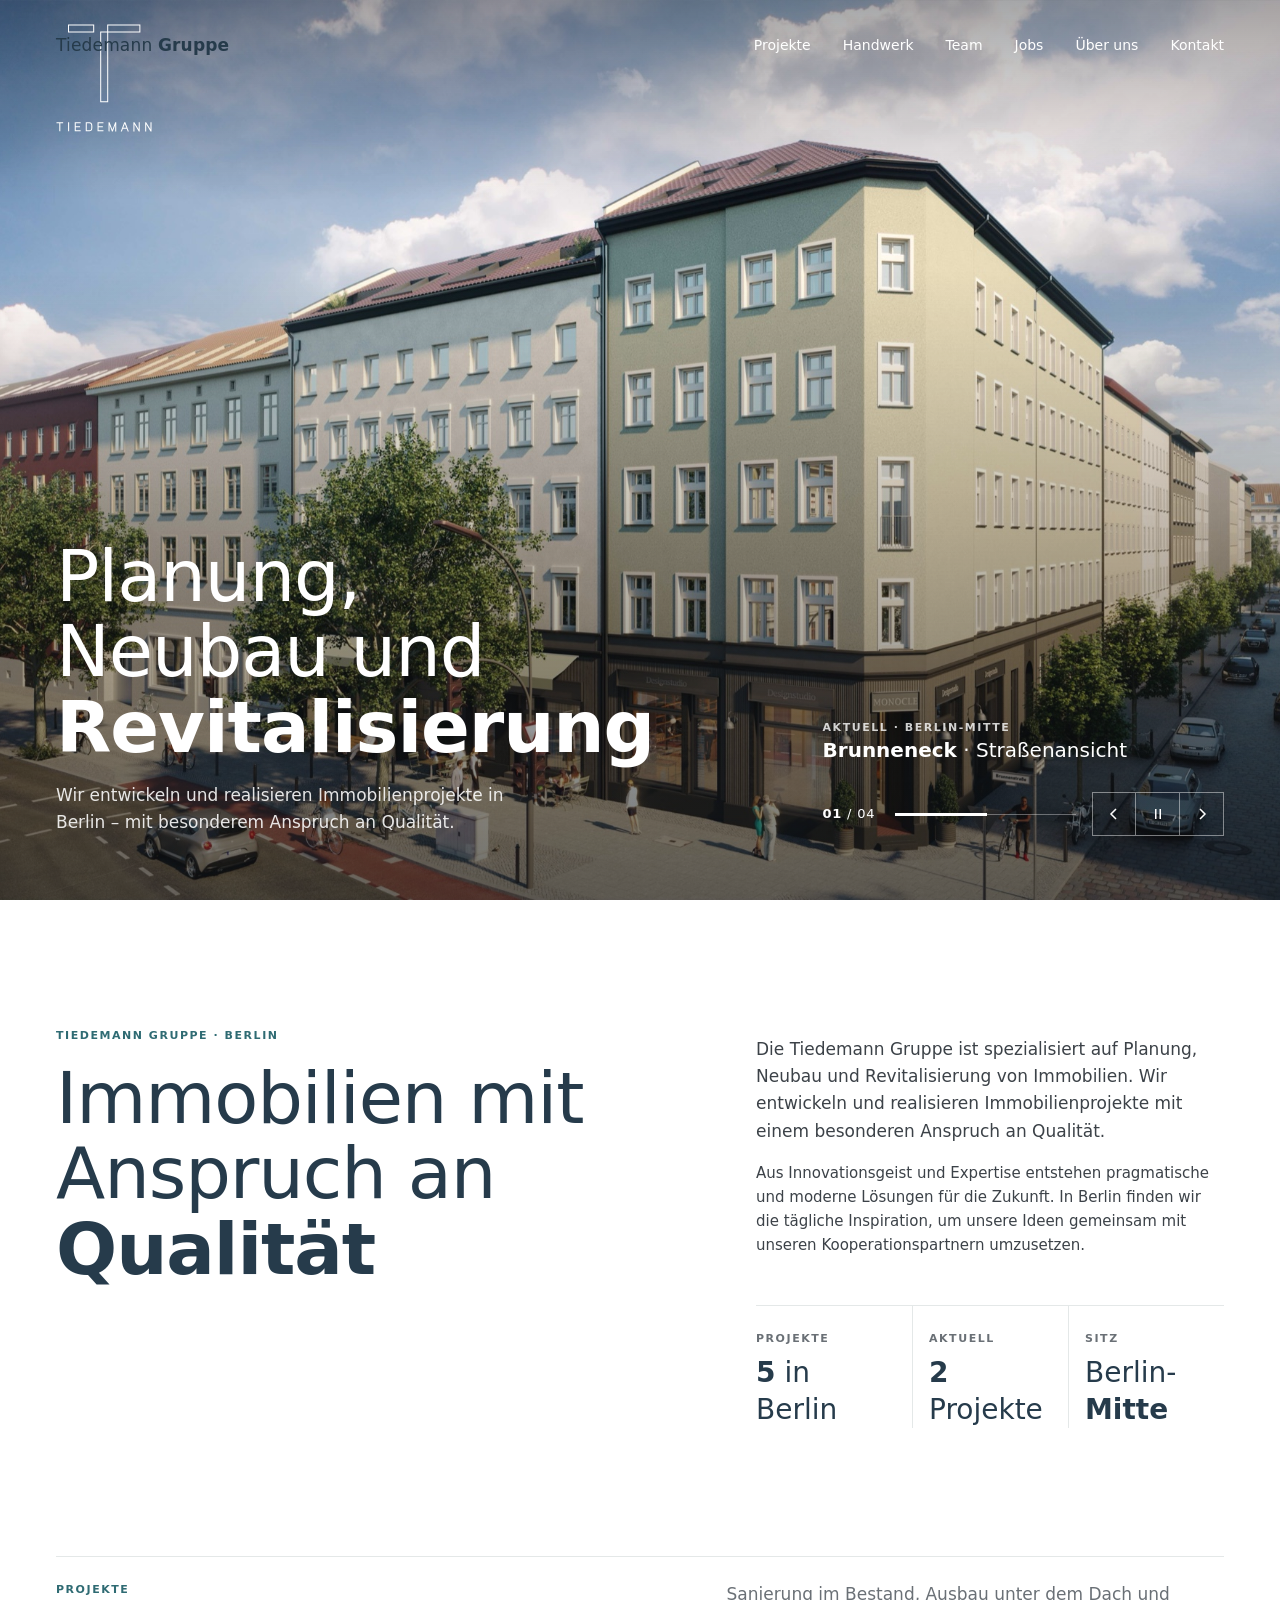
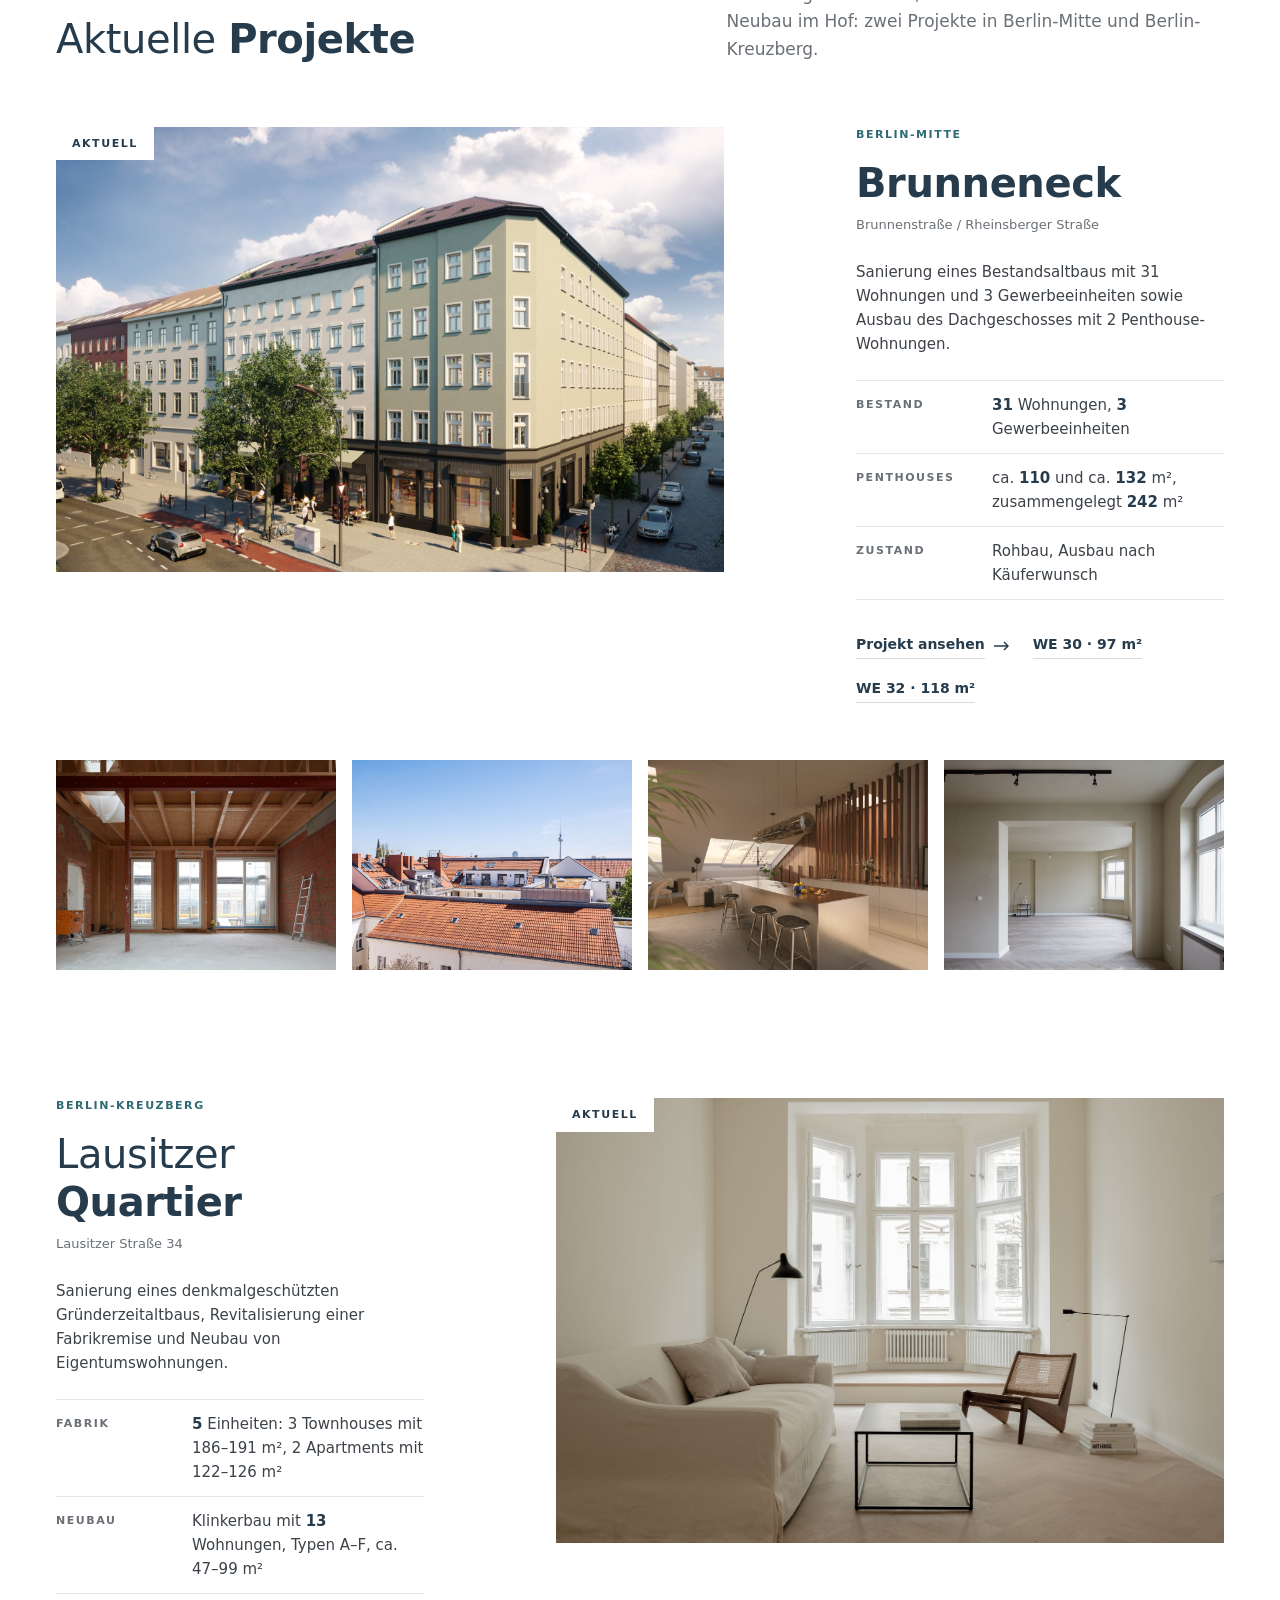
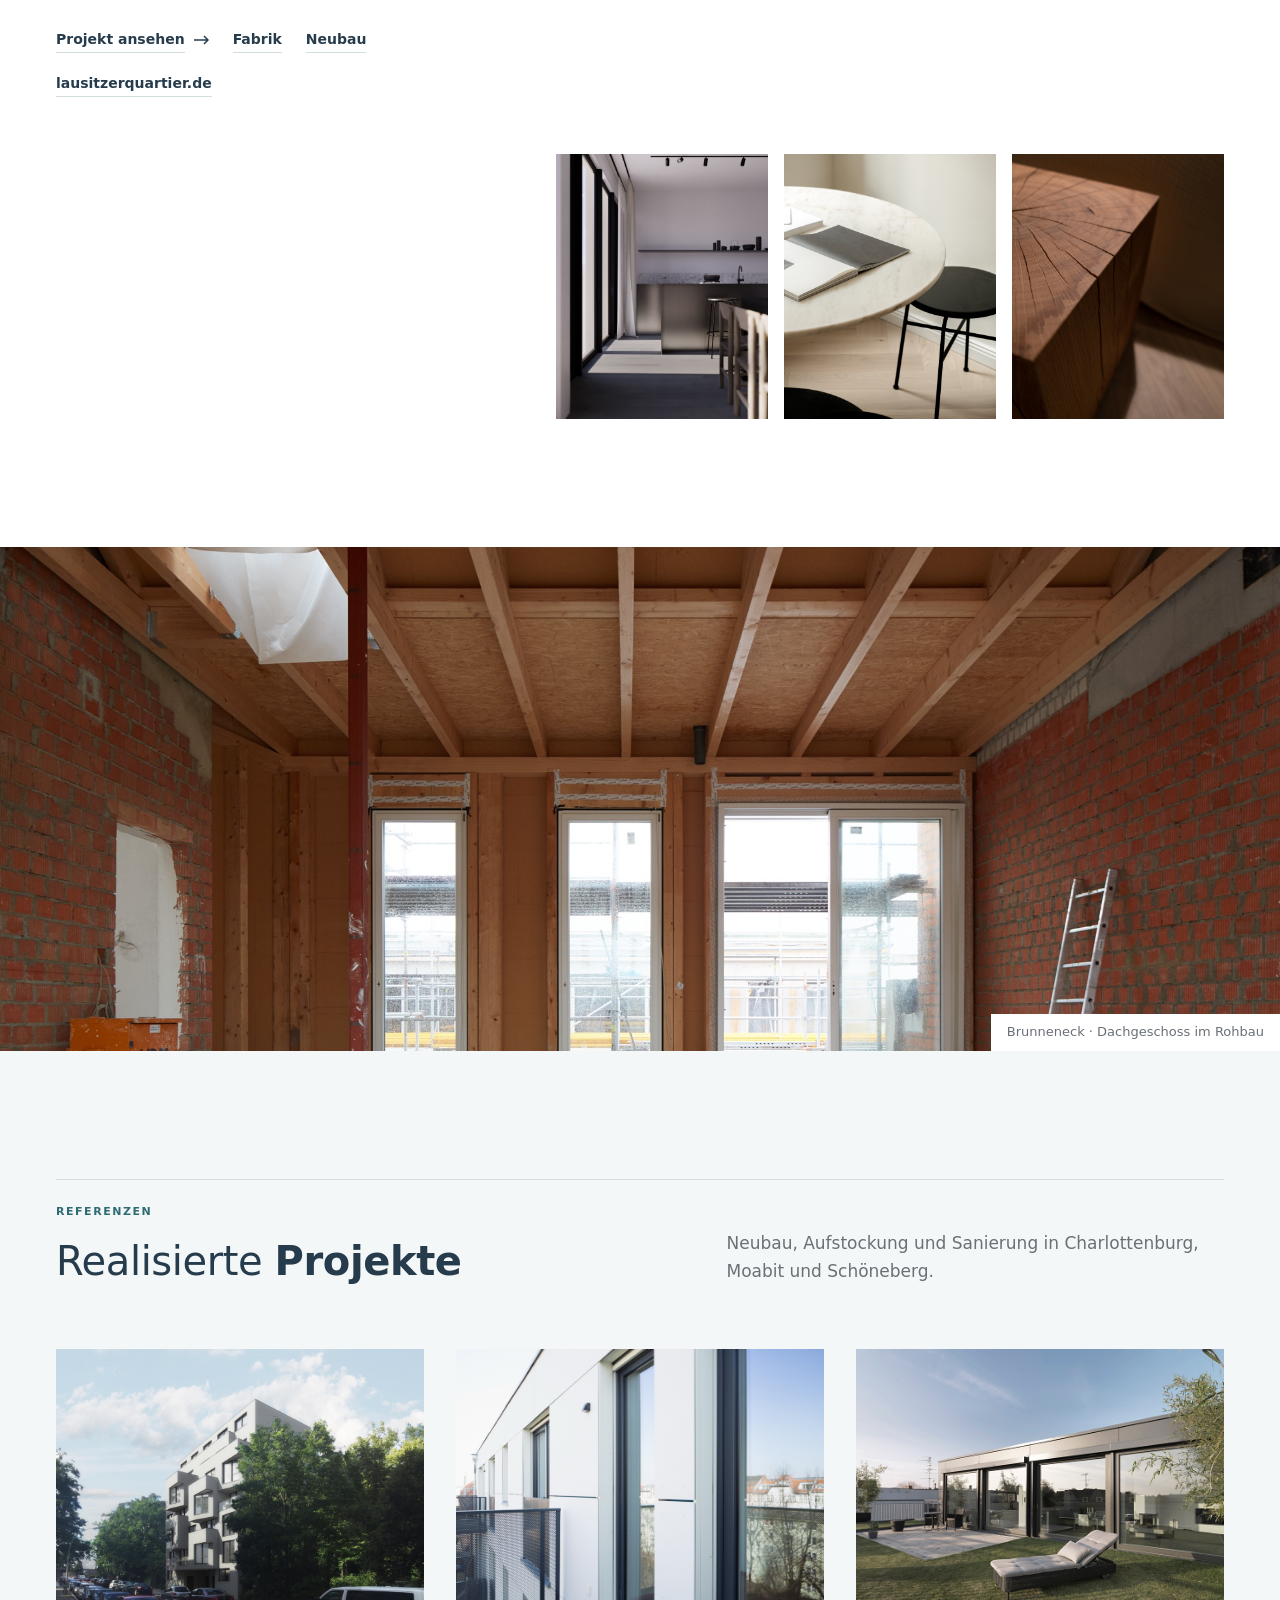
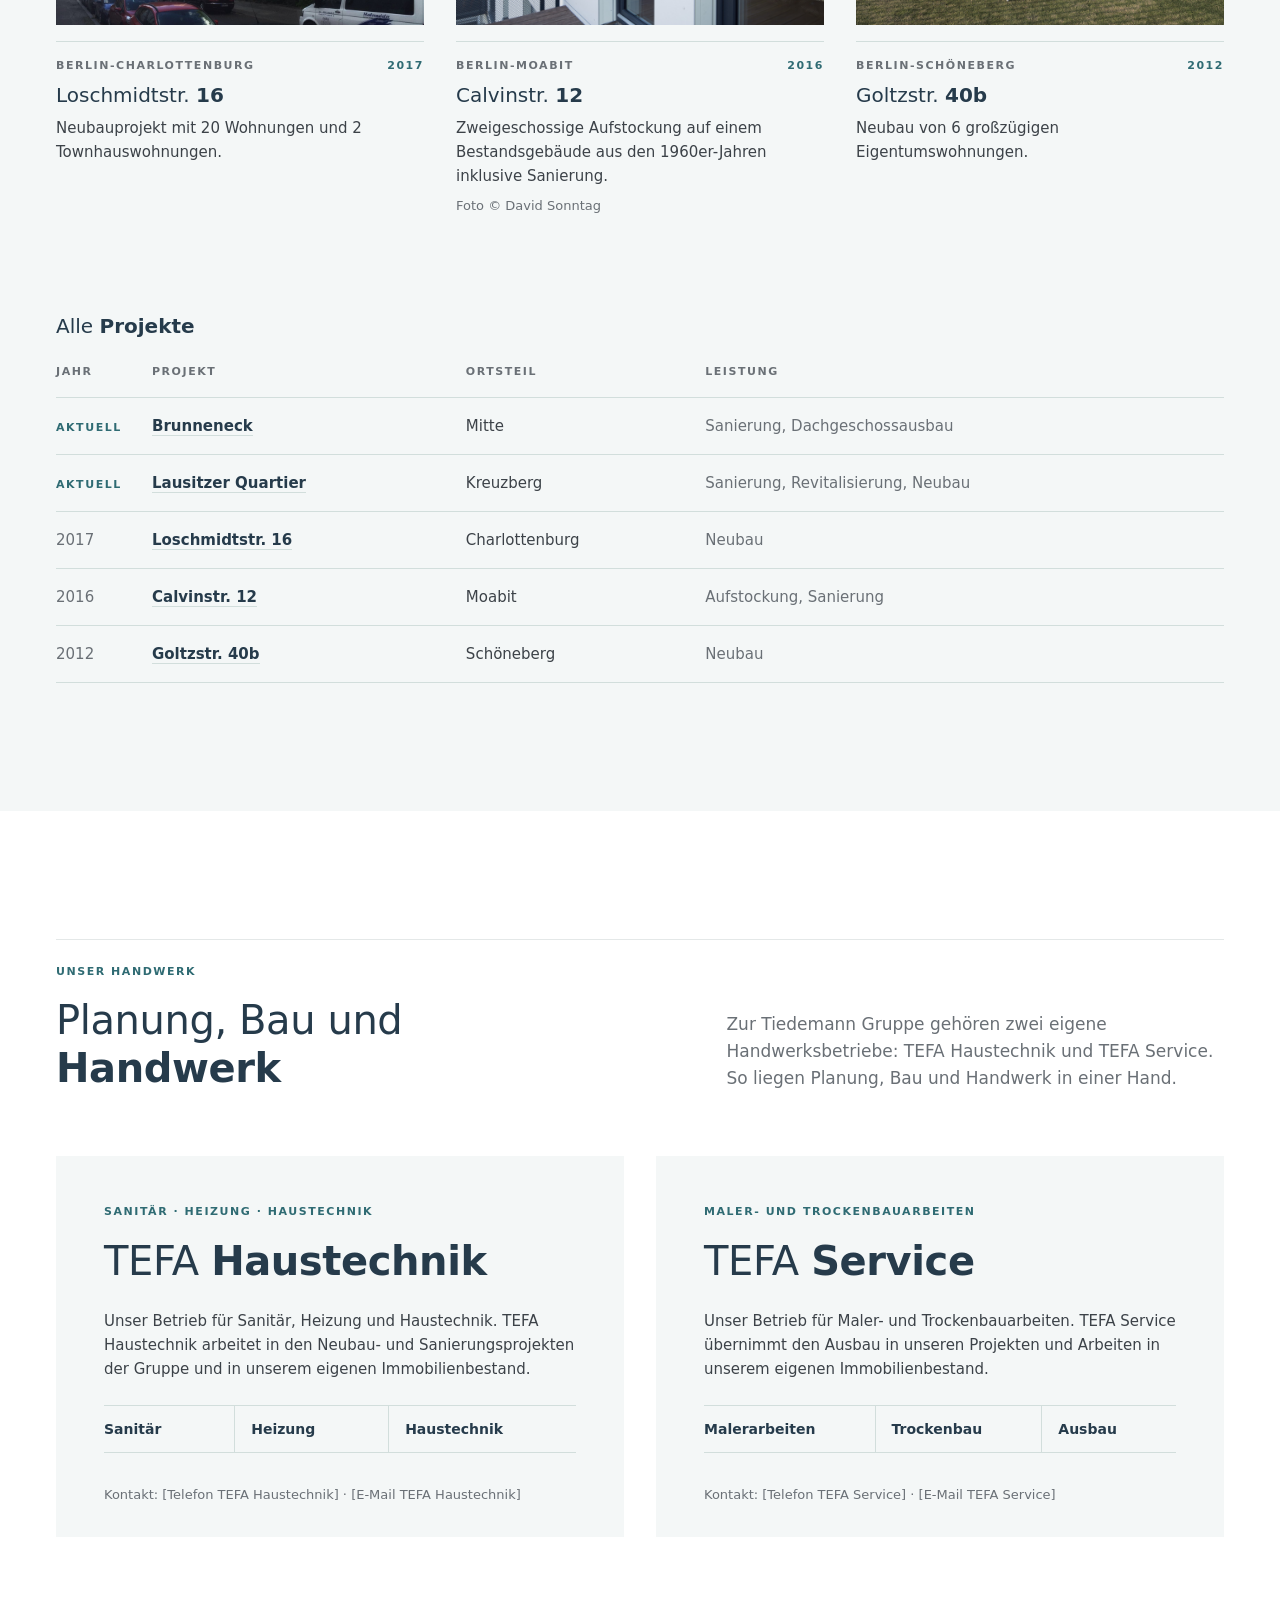
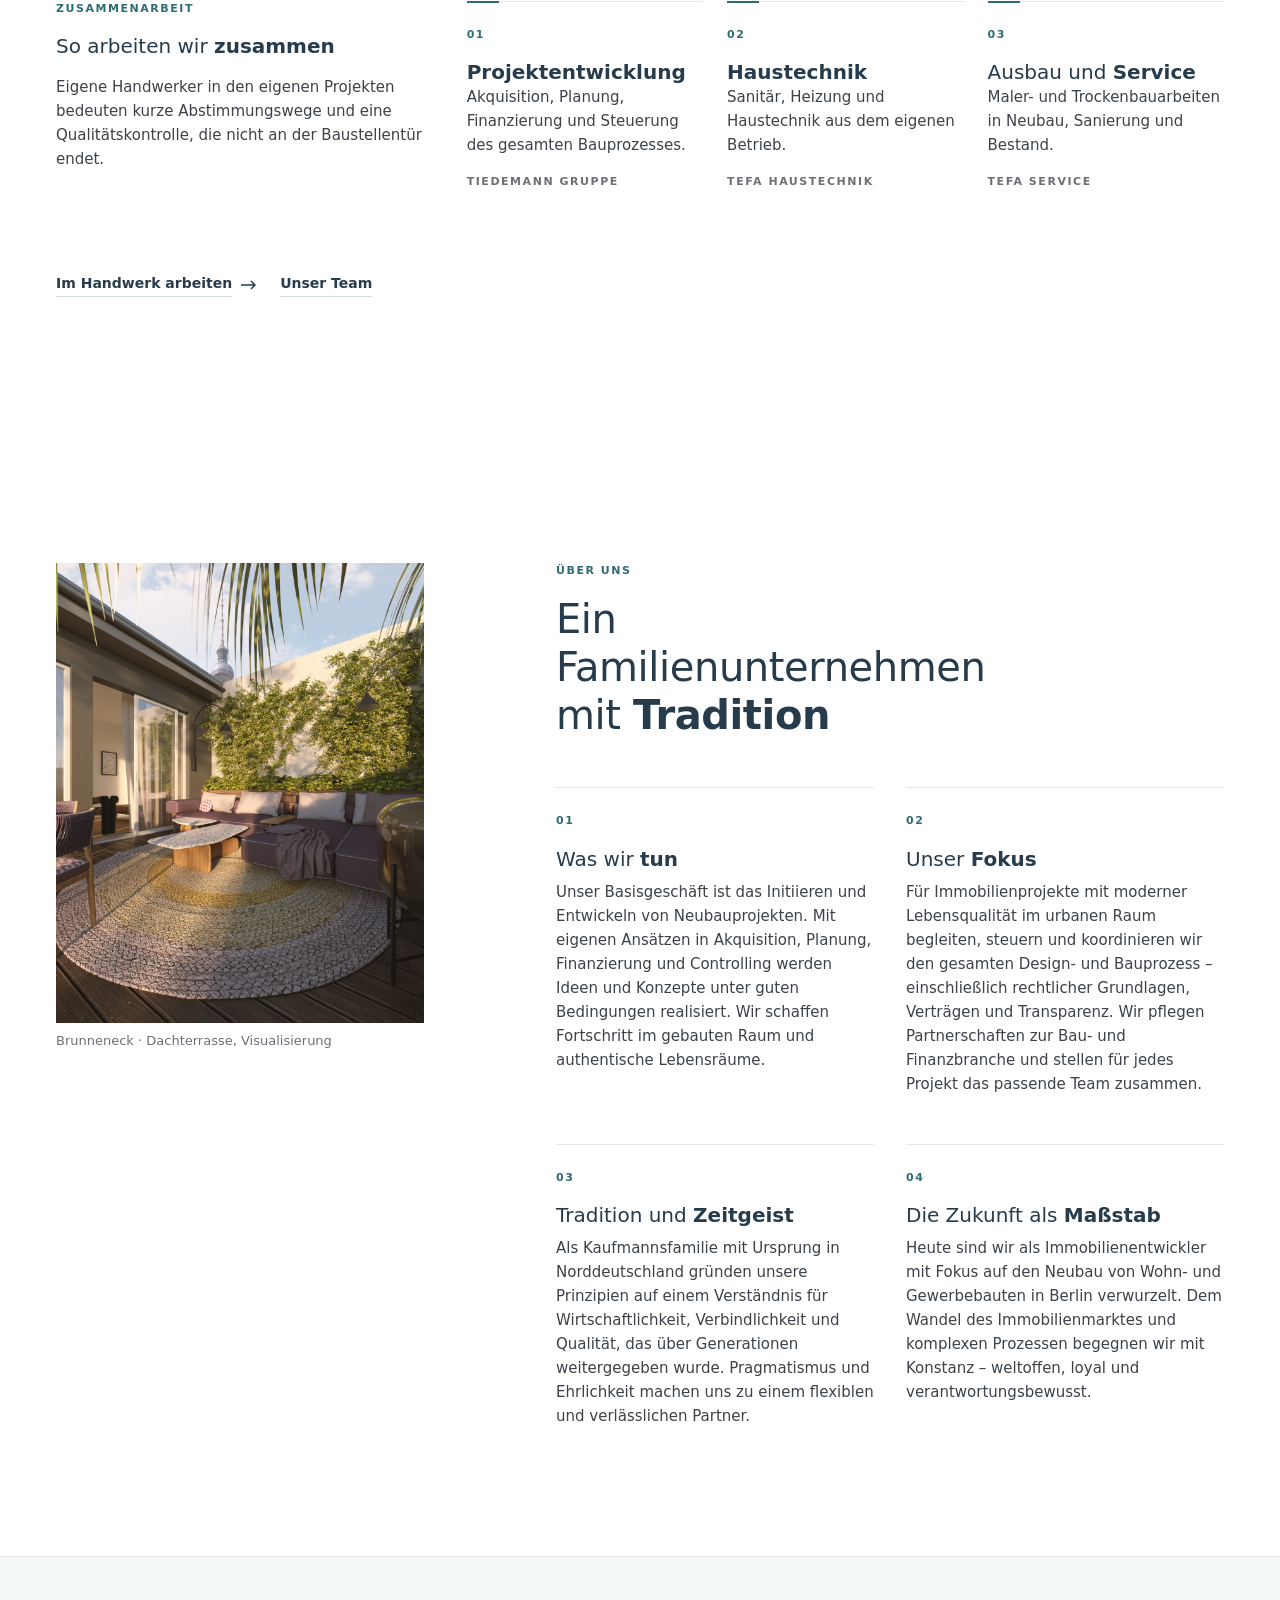
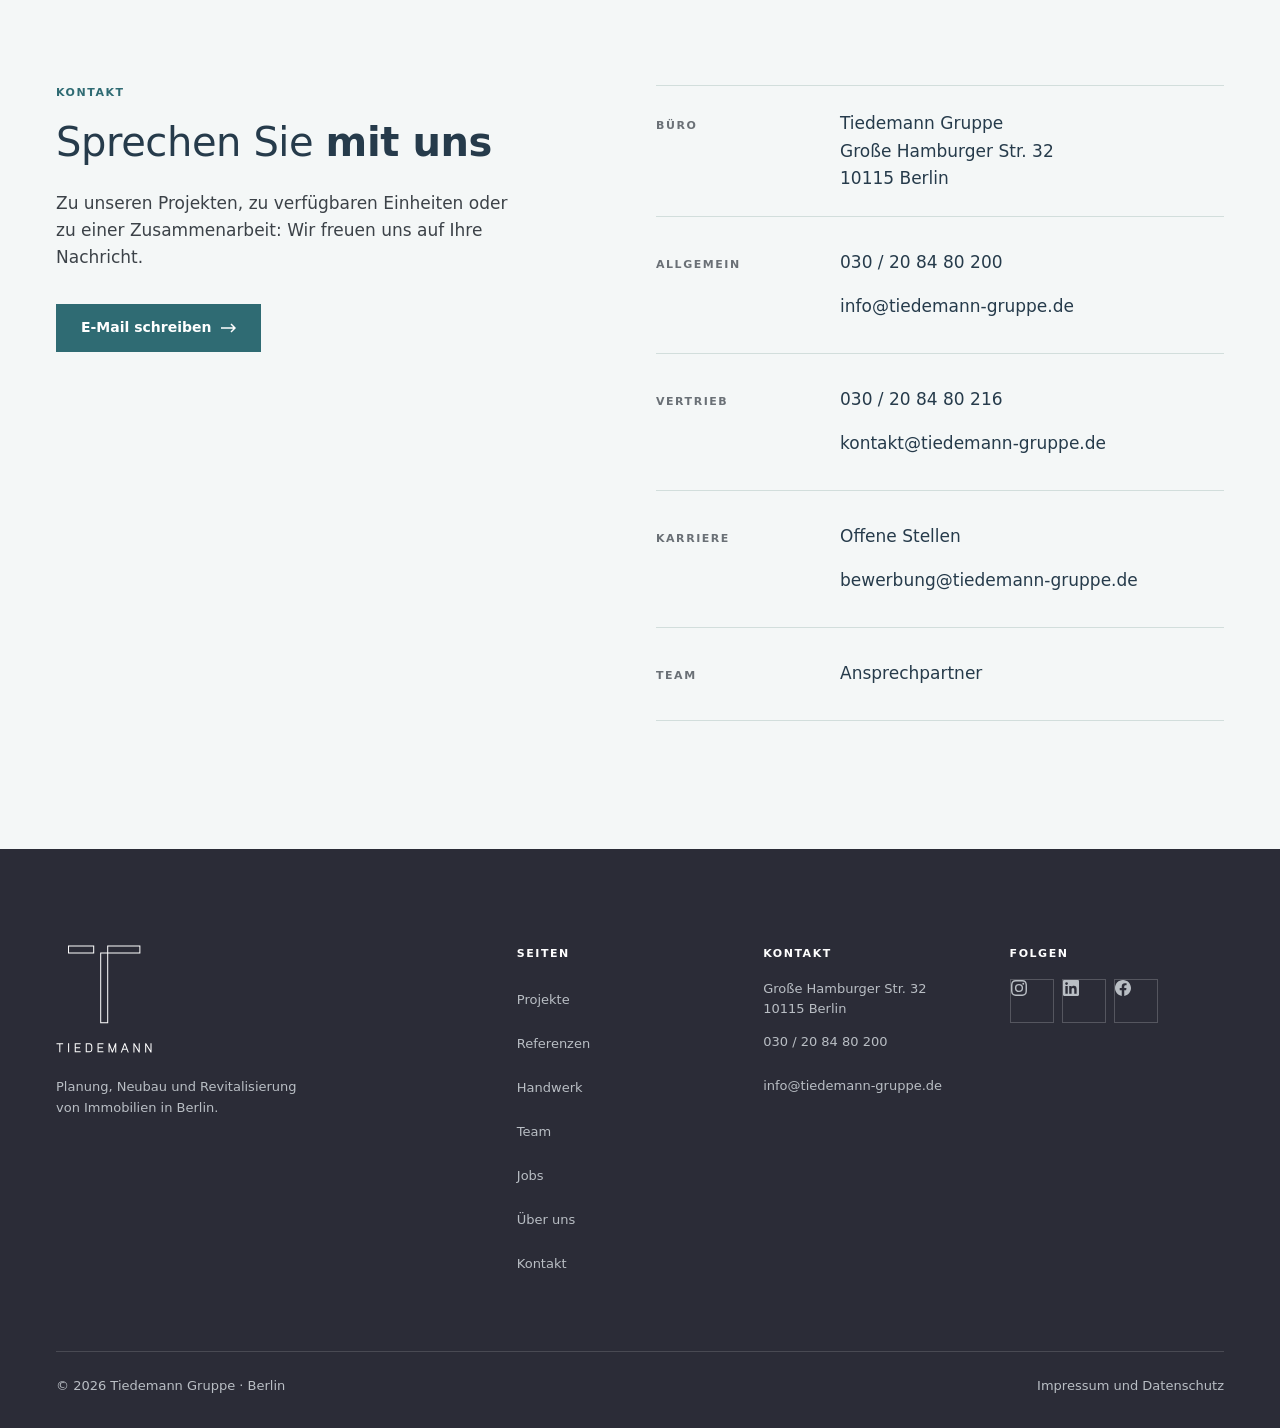
==== commit 2061927b: "Jobs: Bilder aus Initiativ-Karten entfernt, Textboxen; Versionsnummer gegen Browser-Cache Co-Authore" ====
--- a/index.html
+++ b/index.html
@@ -5,7 +5,7 @@
 <meta name="viewport" content="width=device-width, initial-scale=1">
 <title>Tiedemann Gruppe · Projektentwicklung Berlin</title>
 <meta name="description" content="Die Tiedemann Gruppe plant, baut und revitalisiert Immobilien in Berlin. Aktuelle Projekte: Brunneneck in Berlin-Mitte und Lausitzer Quartier in Berlin-Kreuzberg.">
-<link rel="stylesheet" href="assets/site.css">
+<link rel="stylesheet" href="assets/site.css?v=6">
 </head>
 <body>
 <a class="skip" href="#inhalt">Zum Inhalt springen</a>
@@ -408,6 +408,6 @@
   </div>
 </dialog>
 
-<script src="assets/site.js"></script>
+<script src="assets/site.js?v=6"></script>
 </body>
 </html>
--- a/assets/site.css
+++ b/assets/site.css
@@ -400,7 +400,10 @@
 @media (min-width:768px){ .init-grid{ grid-template-columns:repeat(3,1fr); } }
 .init .media{ overflow:hidden; background:var(--grey); }
 .init .media img{ width:100%; aspect-ratio:4/3; object-fit:cover; }
-.init-text{ margin-top:var(--s2); padding-top:var(--s2); border-top:1px solid var(--blue-grey); }
+.init{ display:flex; flex-direction:column; background:var(--subtle); padding:var(--s4) var(--s3); }
+@media (min-width:768px){ .init{ padding:var(--s5) var(--s4) var(--s4); } }
+.init-text{ display:flex; flex-direction:column; flex:1; }
+.init-text .link{ margin-top:auto; padding-top:var(--s3); }
 .init-text .label{ margin-bottom:var(--s1); color:var(--muted); }
 .init-text .h2{ margin-bottom:var(--s1); }
 
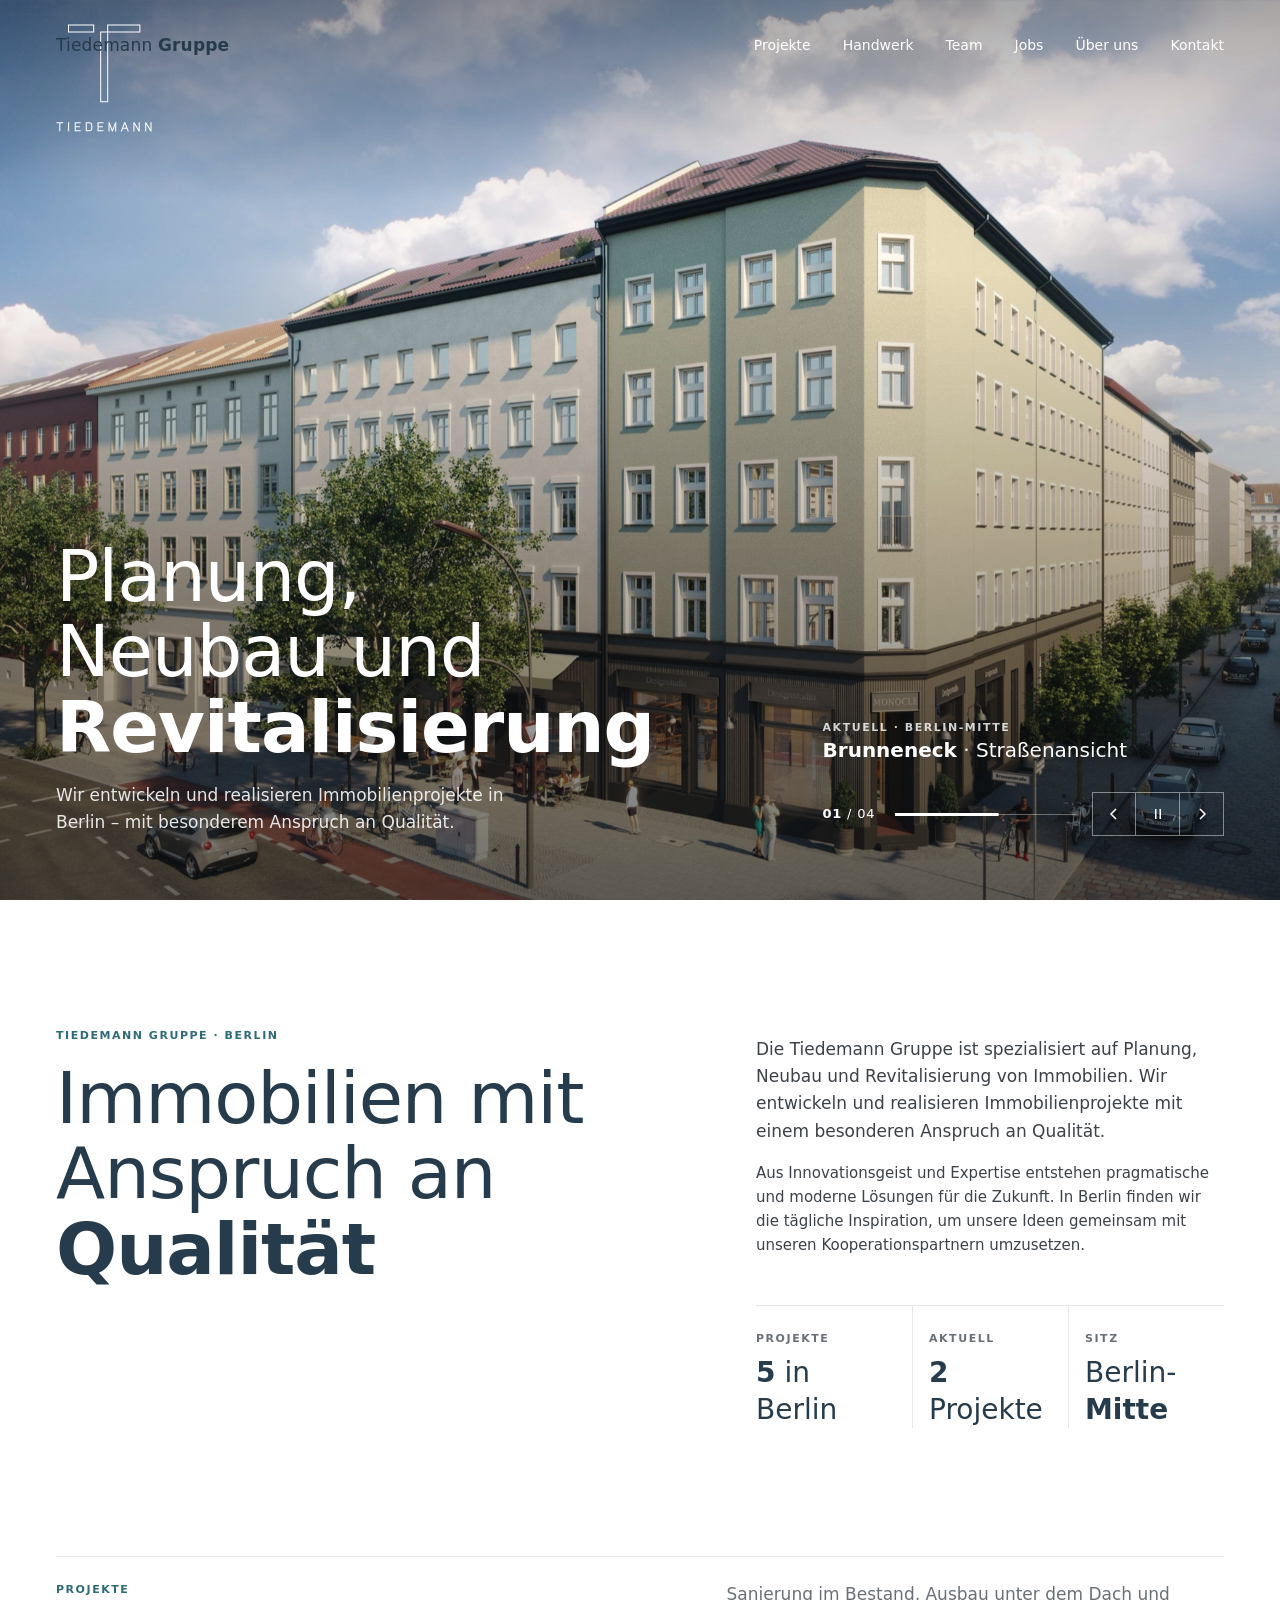
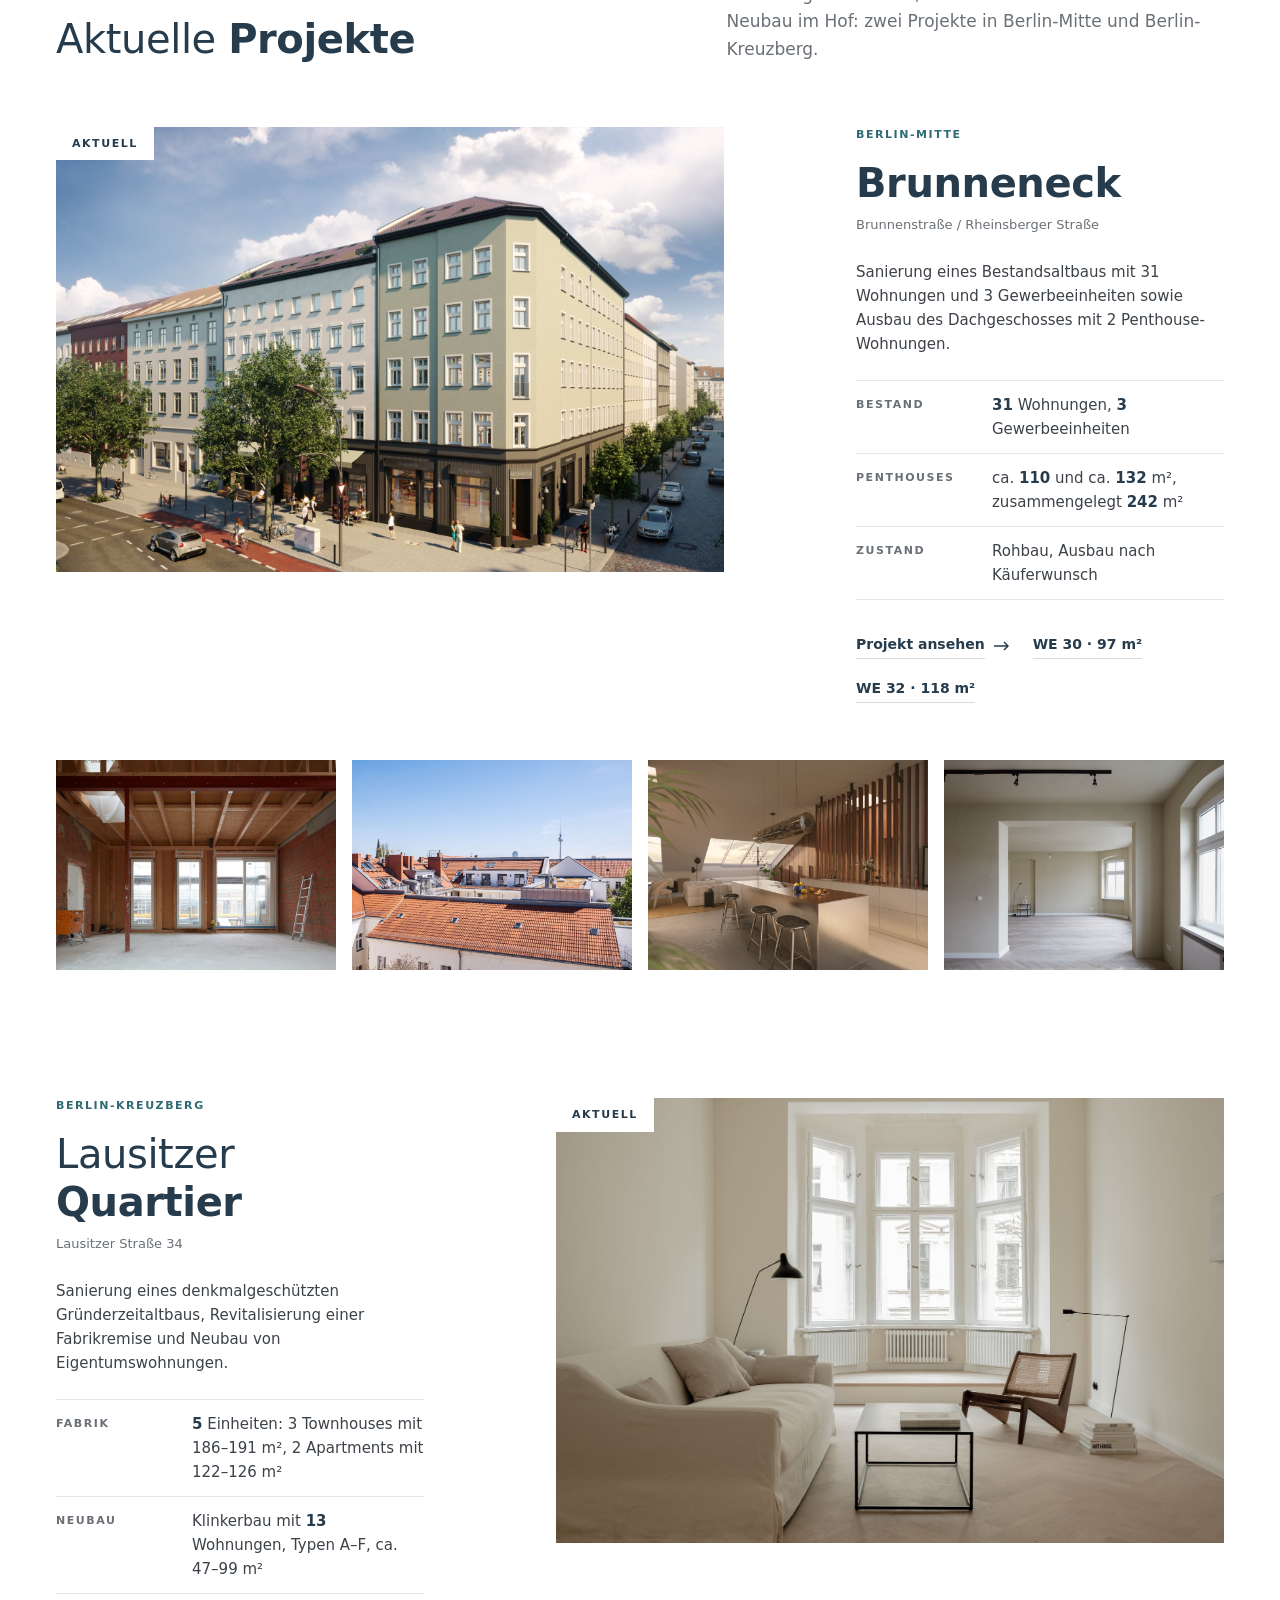
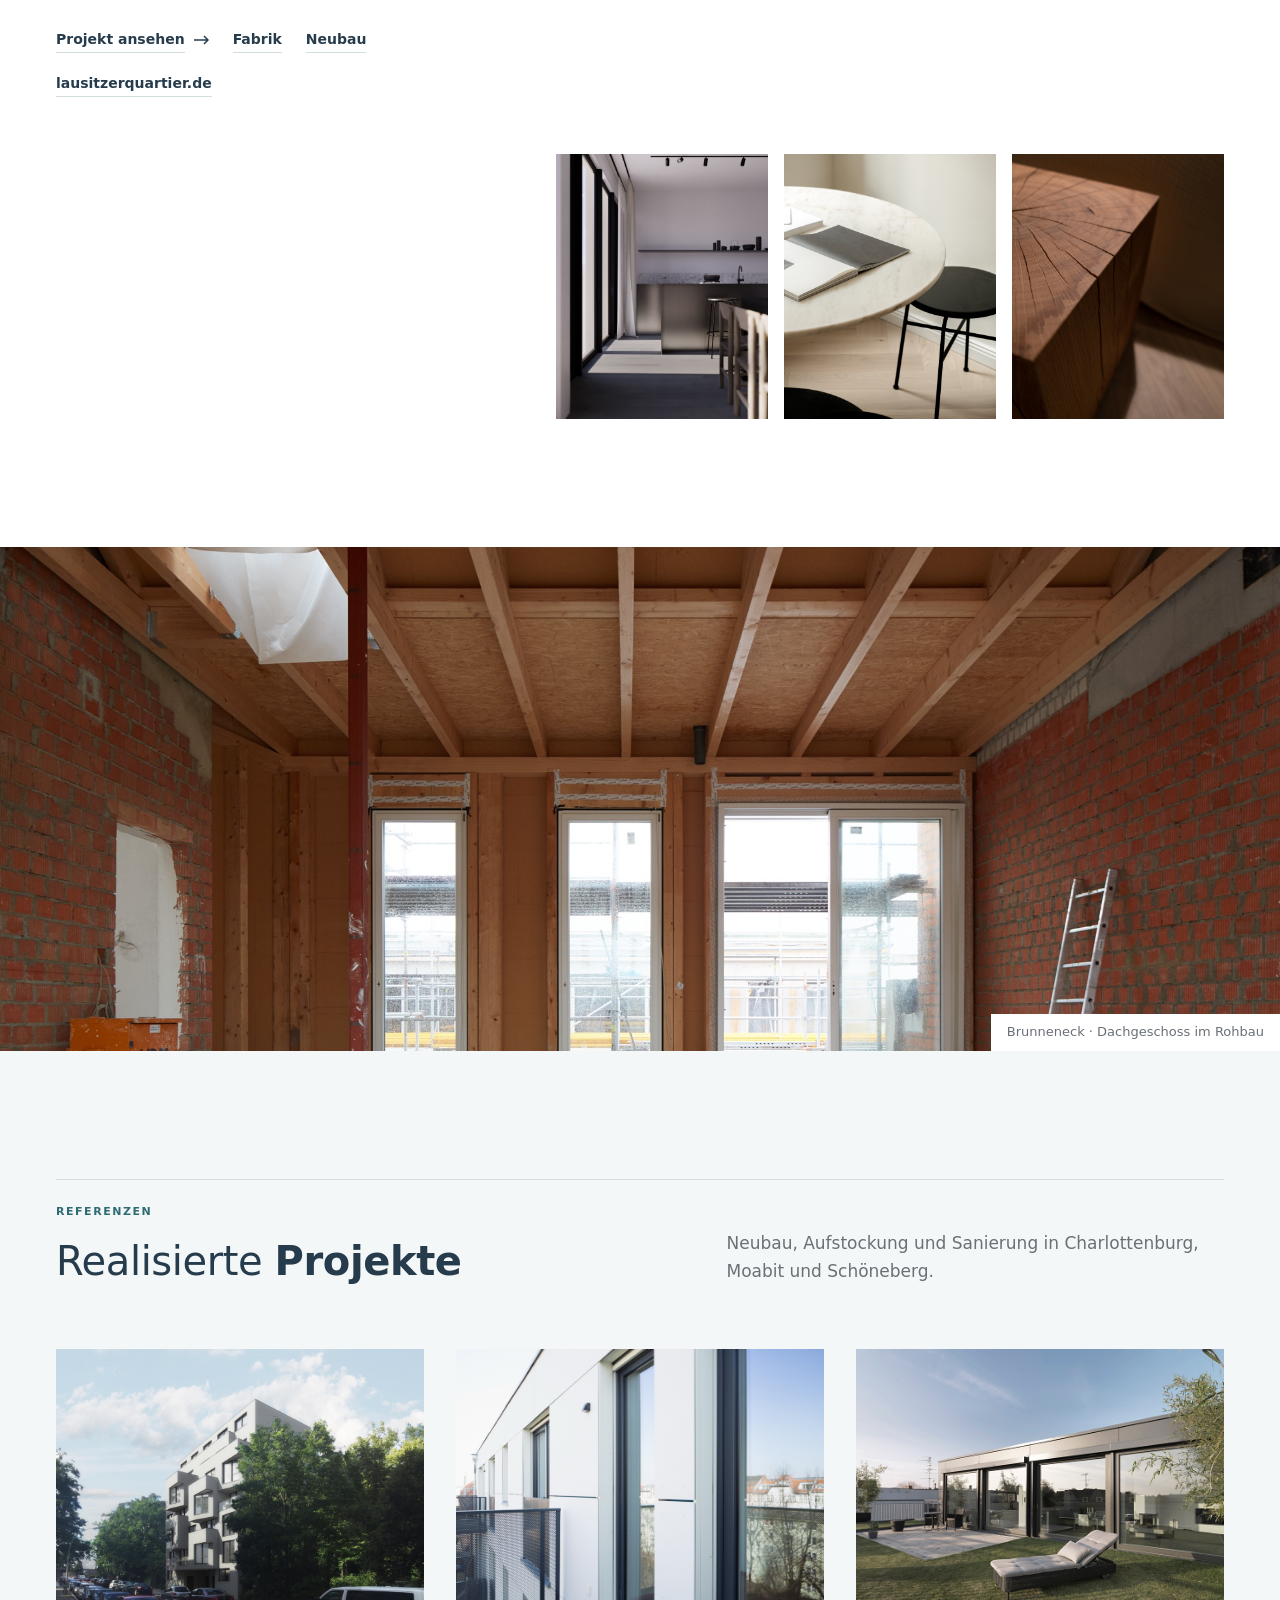
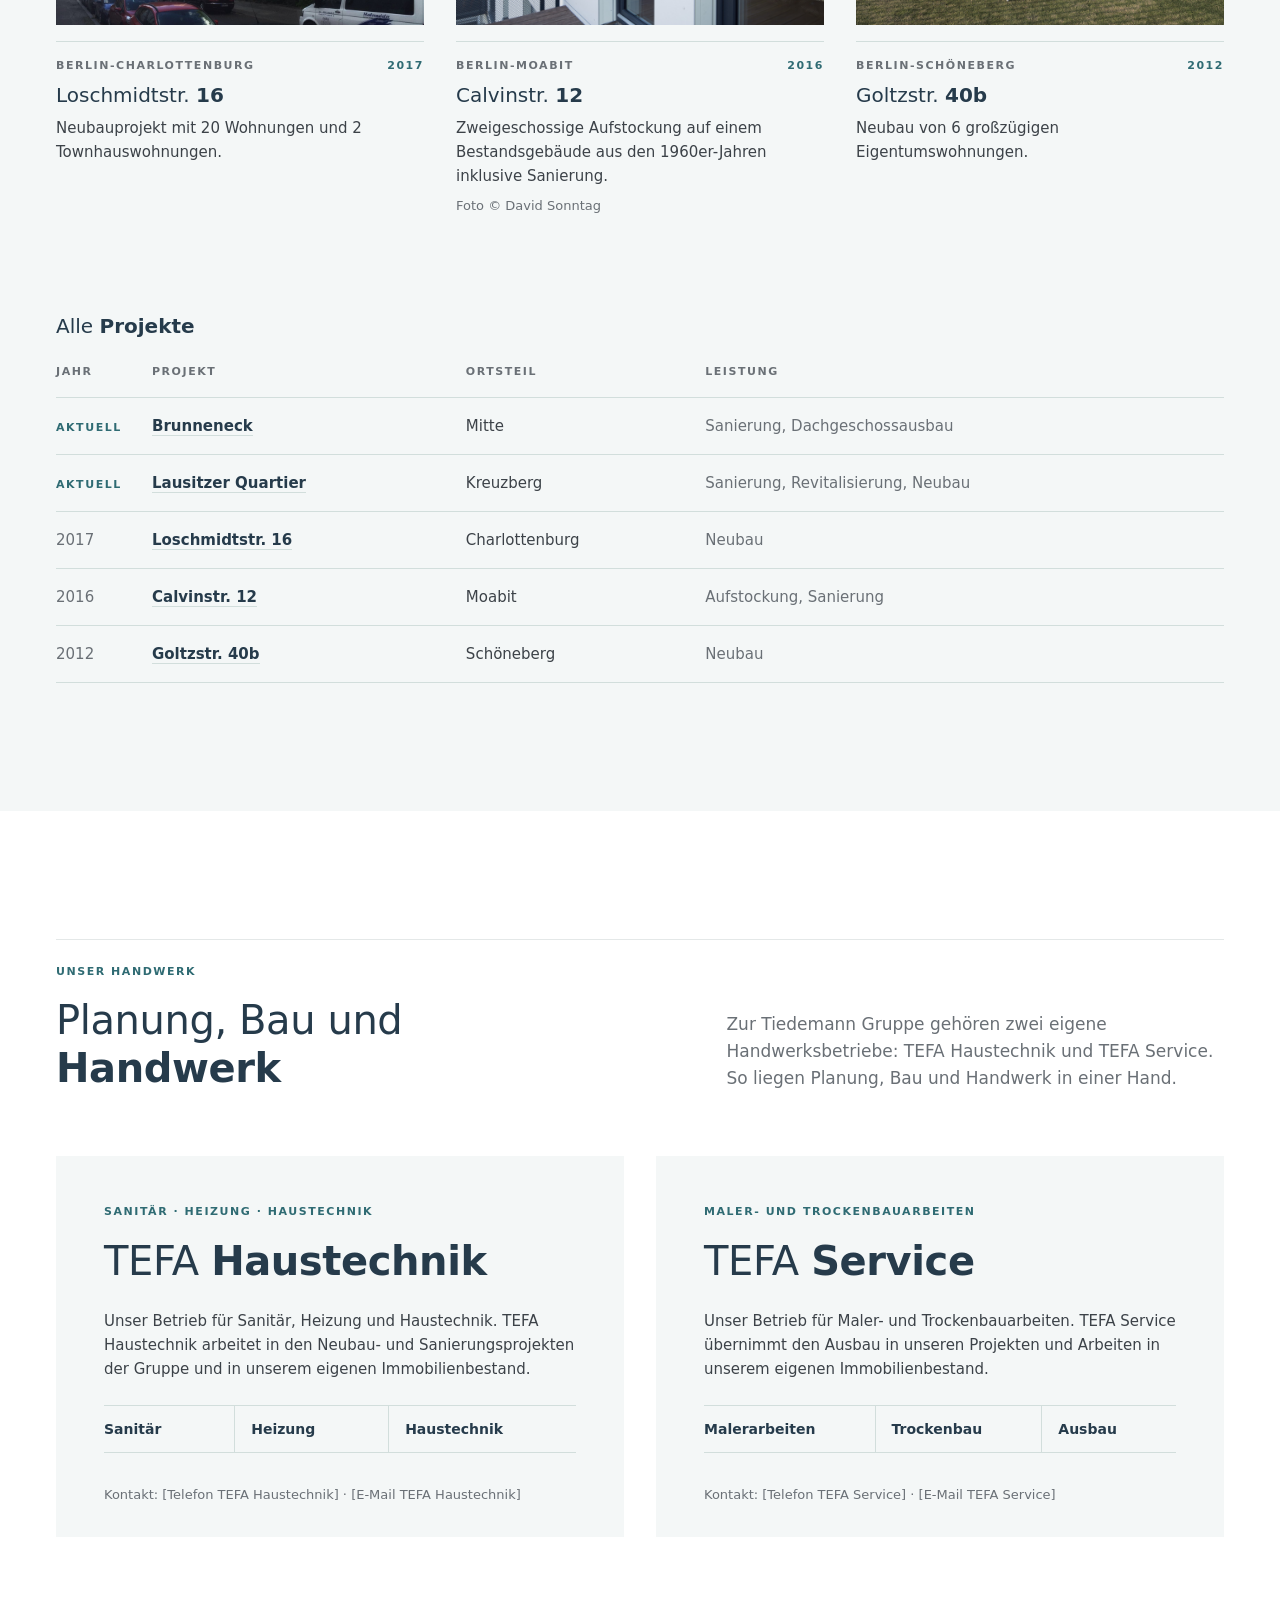
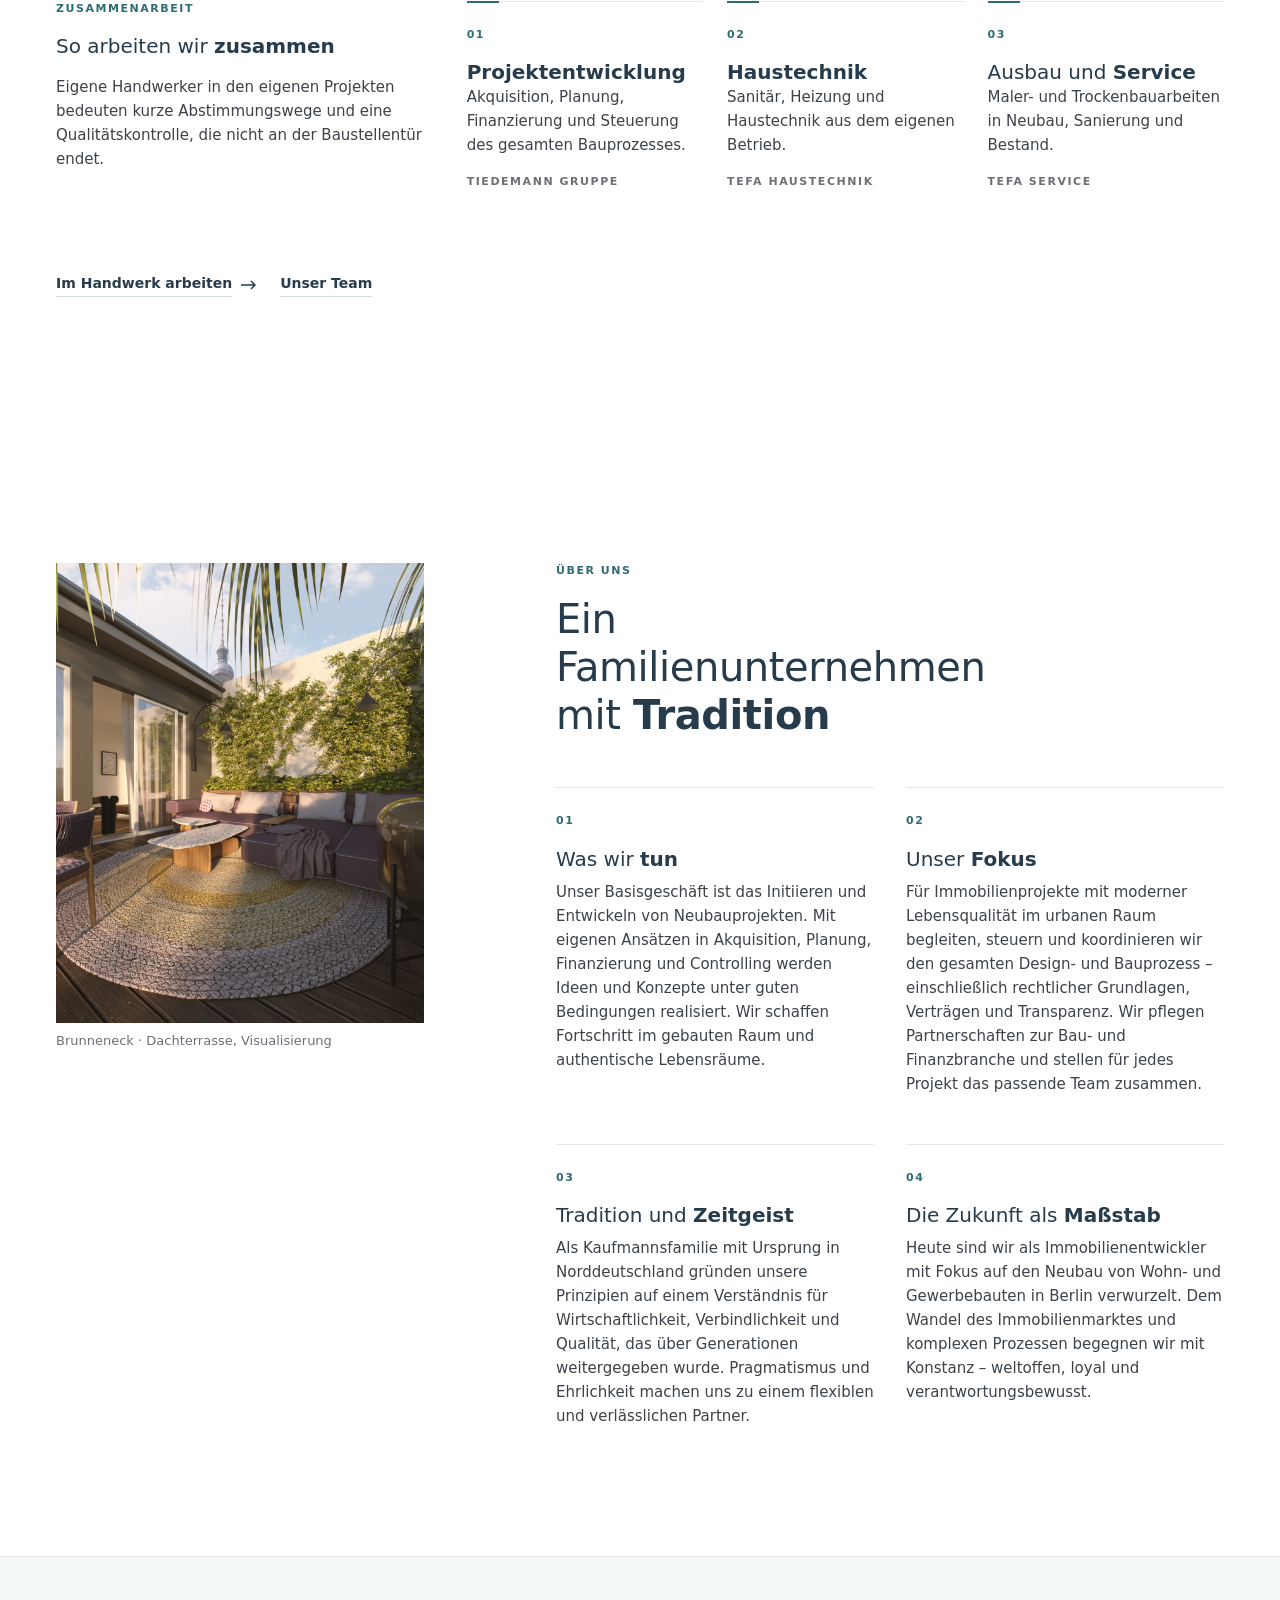
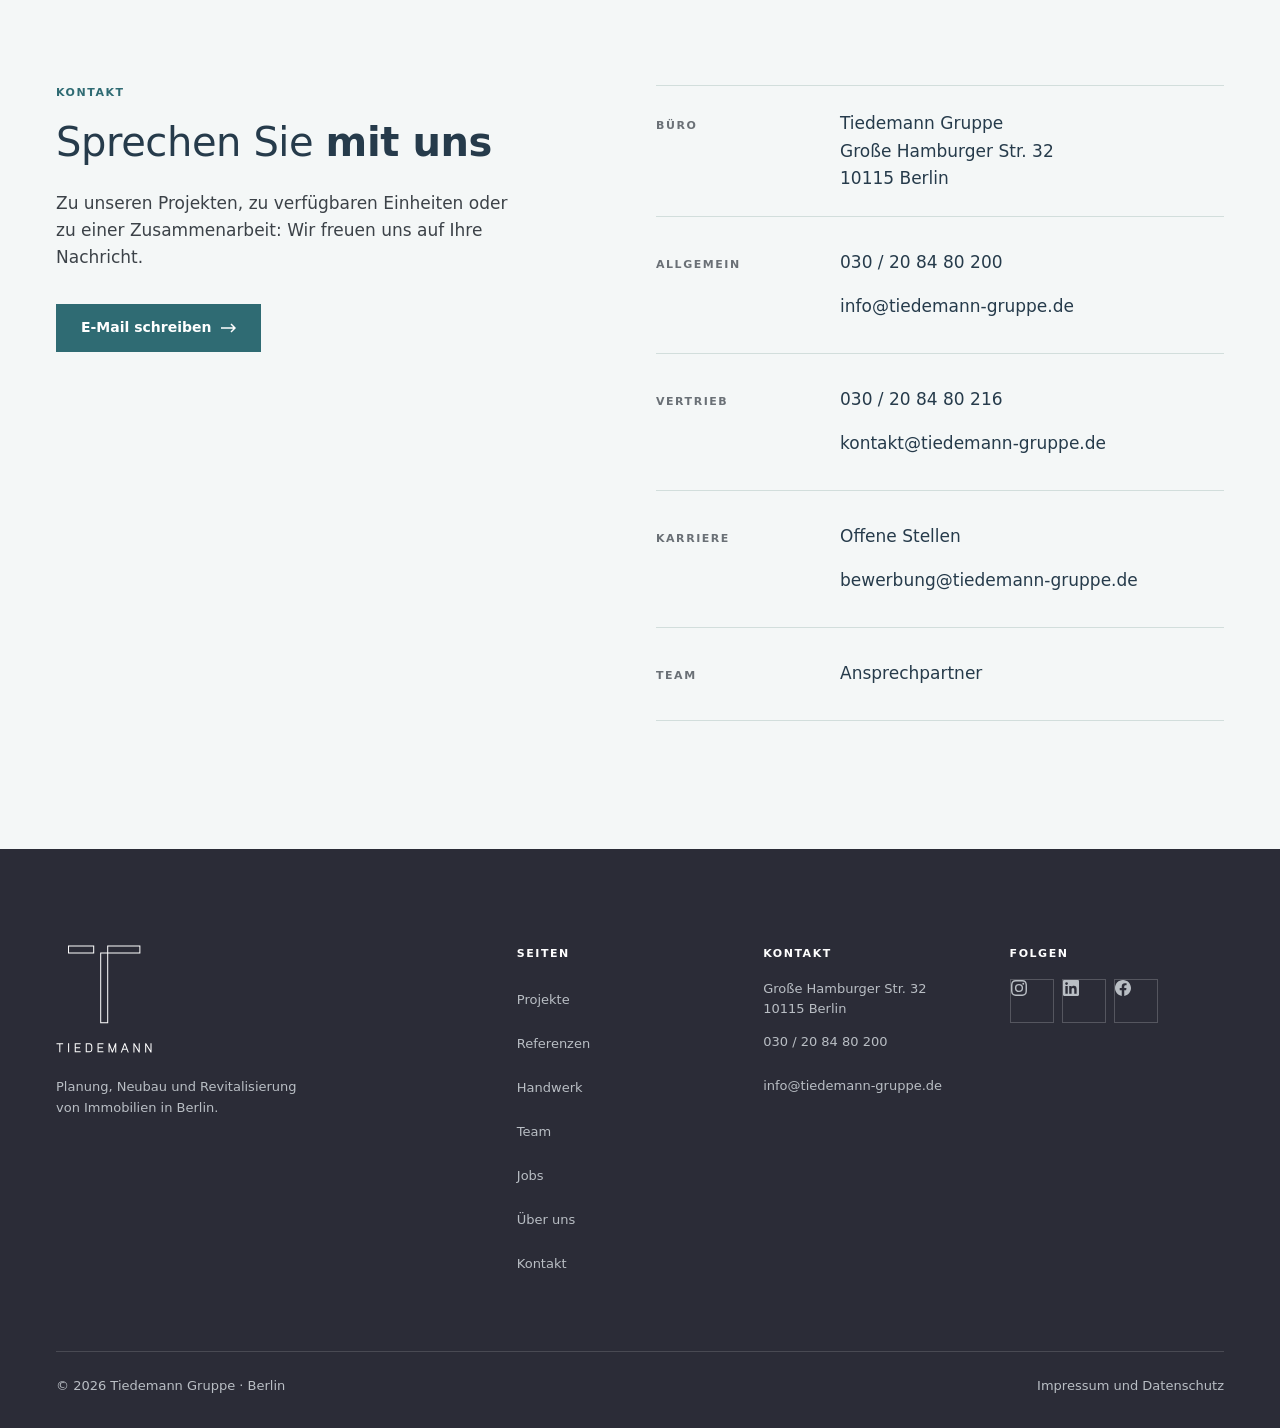
==== commit 67325eaf: "Brunneneck-Links auf die Live-Seite brunneneckberlin.de Co-Authored-By: Claude Opus 5.5 <noreply@ant" ====
--- a/index.html
+++ b/index.html
@@ -56,9 +56,9 @@
       </div>
       <div class="hero-side">
         <div class="cap" aria-live="polite">
-          <div class="cap-item is-active"><a href="../brunneneck/index.html"><span class="label">Aktuell · Berlin-Mitte</span><strong><em>Brunneneck</em> · Straßenansicht</strong></a></div>
+          <div class="cap-item is-active"><a href="https://brunneneckberlin.de/"><span class="label">Aktuell · Berlin-Mitte</span><strong><em>Brunneneck</em> · Straßenansicht</strong></a></div>
           <div class="cap-item"><a href="../lausitzer/index.html"><span class="label">Aktuell · Berlin-Kreuzberg</span><strong><em>Lausitzer Quartier</em> · Altbau</strong></a></div>
-          <div class="cap-item"><a href="../brunneneck/index.html"><span class="label">Aktuell · Berlin-Mitte</span><strong><em>Brunneneck</em> · Blick vom Dach</strong></a></div>
+          <div class="cap-item"><a href="https://brunneneckberlin.de/"><span class="label">Aktuell · Berlin-Mitte</span><strong><em>Brunneneck</em> · Blick vom Dach</strong></a></div>
           <div class="cap-item"><a href="#ref-loschmidt"><span class="label">2017 · Berlin-Charlottenburg</span><strong><em>Loschmidtstr. 16</em> · Neubau</strong></a></div>
         </div>
         <div class="ctrl">
@@ -107,7 +107,7 @@
 
     <!-- Brunneneck -->
     <article class="feature" aria-labelledby="bru-title">
-      <a class="feature-media reveal" href="../brunneneck/index.html" aria-label="Brunneneck – Projekt ansehen">
+      <a class="feature-media reveal" href="https://brunneneckberlin.de/" aria-label="Brunneneck – Projekt ansehen">
         <img src="assets/projekte/brunneneck-strasse.jpg" width="2000" height="1239" loading="lazy" style="object-position:60% 50%" alt="Visualisierung des Brunnenecks an der Brunnenstraße, Ecke Rheinsberger Straße">
         <span class="tag">Aktuell</span>
       </a>
@@ -122,9 +122,9 @@
           <div><dt>Zustand</dt><dd>Rohbau, Ausbau nach Käuferwunsch</dd></div>
         </dl>
         <div class="links">
-          <a class="link" href="../brunneneck/index.html"><span>Projekt ansehen</span><svg class="arrow" viewBox="0 0 16 10" fill="none" aria-hidden="true"><path d="M11 1l4 4-4 4M1 5h14" stroke="currentColor" stroke-width="1.5"/></svg></a>
-          <a class="link" href="../brunneneck/wohnung-30.html"><span>WE 30 · 97 m²</span></a>
-          <a class="link" href="../brunneneck/wohnung-32.html"><span>WE 32 · 118 m²</span></a>
+          <a class="link" href="https://brunneneckberlin.de/"><span>Projekt ansehen</span><svg class="arrow" viewBox="0 0 16 10" fill="none" aria-hidden="true"><path d="M11 1l4 4-4 4M1 5h14" stroke="currentColor" stroke-width="1.5"/></svg></a>
+          <a class="link" href="https://brunneneckberlin.de/wohnung-30.html"><span>WE 30 · 97 m²</span></a>
+          <a class="link" href="https://brunneneckberlin.de/wohnung-32.html"><span>WE 32 · 118 m²</span></a>
         </div>
       </div>
       <ul class="gallery reveal" data-gallery="Brunneneck">
@@ -211,7 +211,7 @@
         <caption class="sr-only">Übersicht aller Projekte der Tiedemann Gruppe</caption>
         <thead><tr><th scope="col">Jahr</th><th scope="col">Projekt</th><th scope="col">Ortsteil</th><th scope="col" class="hide-s">Leistung</th></tr></thead>
         <tbody>
-          <tr><td class="yr now">Aktuell</td><th scope="row"><a href="../brunneneck/index.html">Brunneneck</a></th><td>Mitte</td><td class="sm hide-s">Sanierung, Dachgeschossausbau</td></tr>
+          <tr><td class="yr now">Aktuell</td><th scope="row"><a href="https://brunneneckberlin.de/">Brunneneck</a></th><td>Mitte</td><td class="sm hide-s">Sanierung, Dachgeschossausbau</td></tr>
           <tr><td class="yr now">Aktuell</td><th scope="row"><a href="../lausitzer/index.html">Lausitzer Quartier</a></th><td>Kreuzberg</td><td class="sm hide-s">Sanierung, Revitalisierung, Neubau</td></tr>
           <tr><td class="yr">2017</td><th scope="row"><a href="#ref-loschmidt">Loschmidtstr. 16</a></th><td>Charlottenburg</td><td class="sm hide-s">Neubau</td></tr>
           <tr><td class="yr">2016</td><th scope="row"><a href="#ref-calvin">Calvinstr. 12</a></th><td>Moabit</td><td class="sm hide-s">Aufstockung, Sanierung</td></tr>
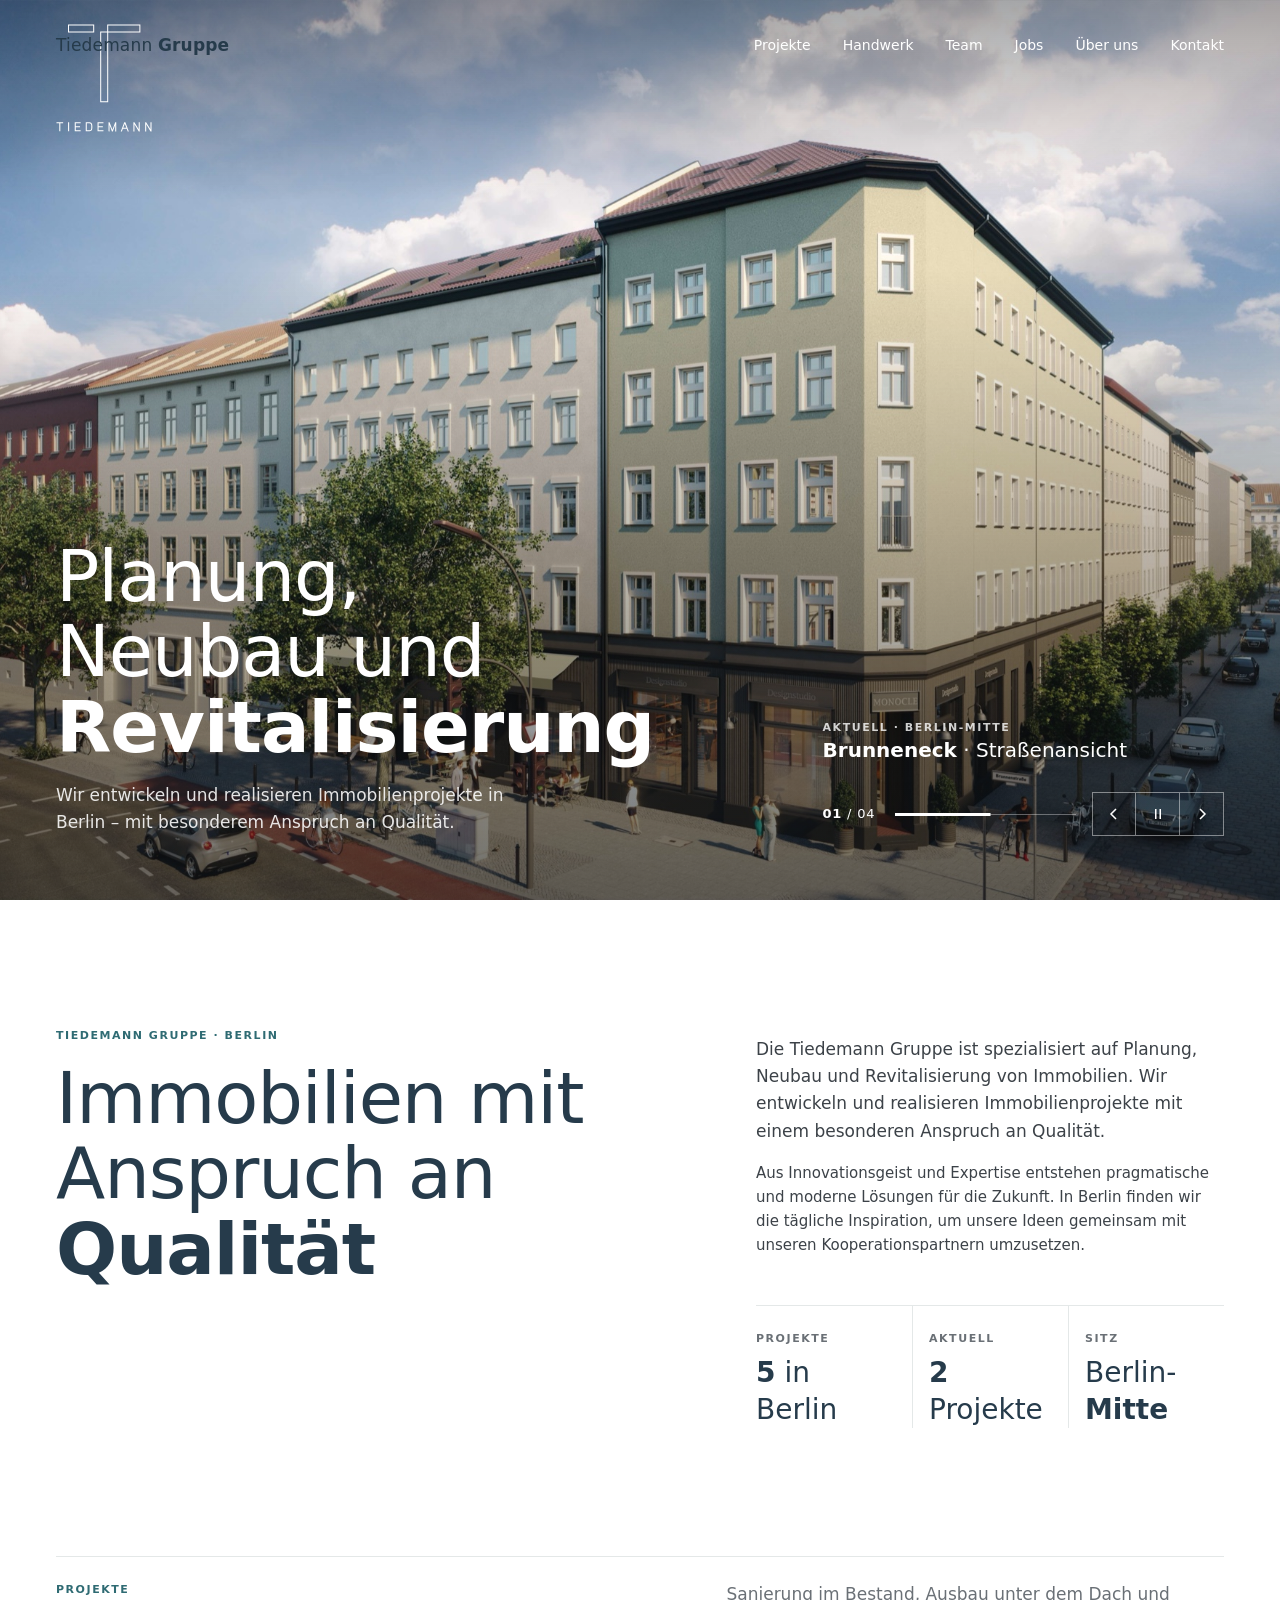
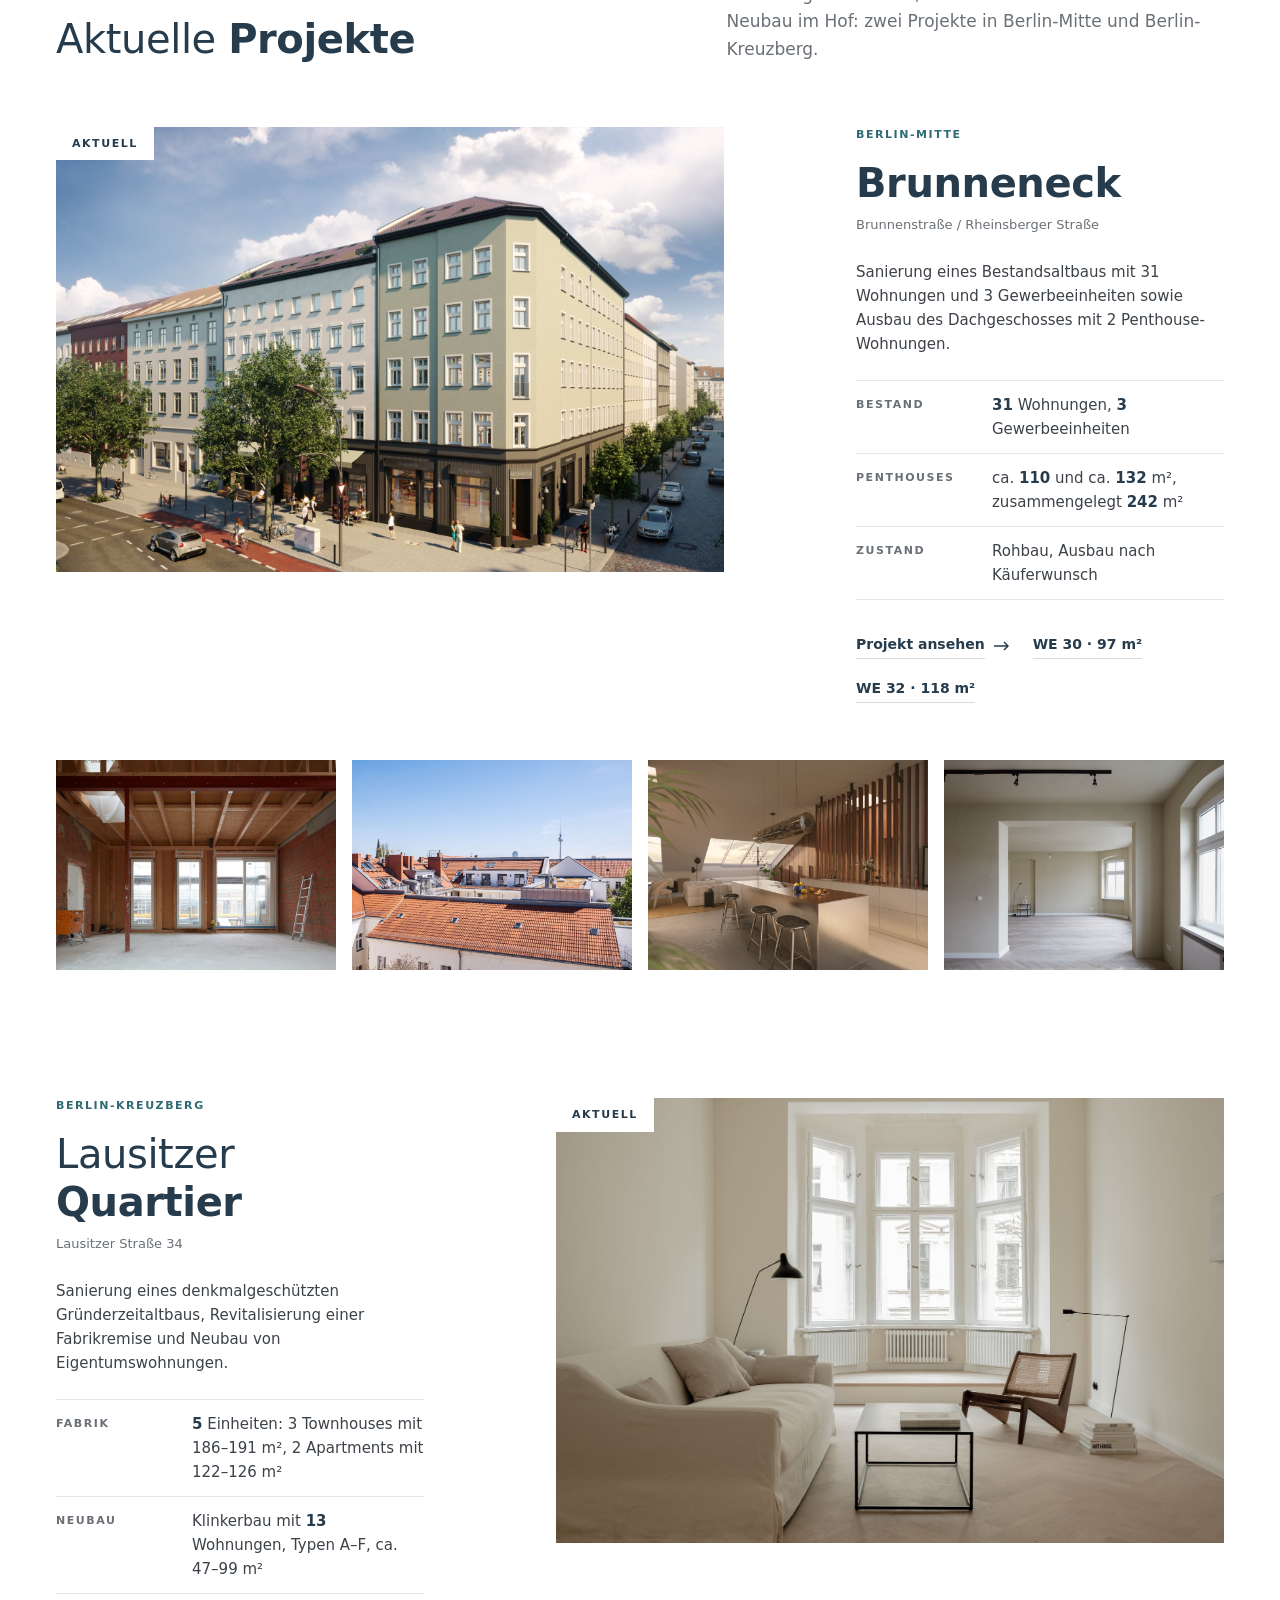
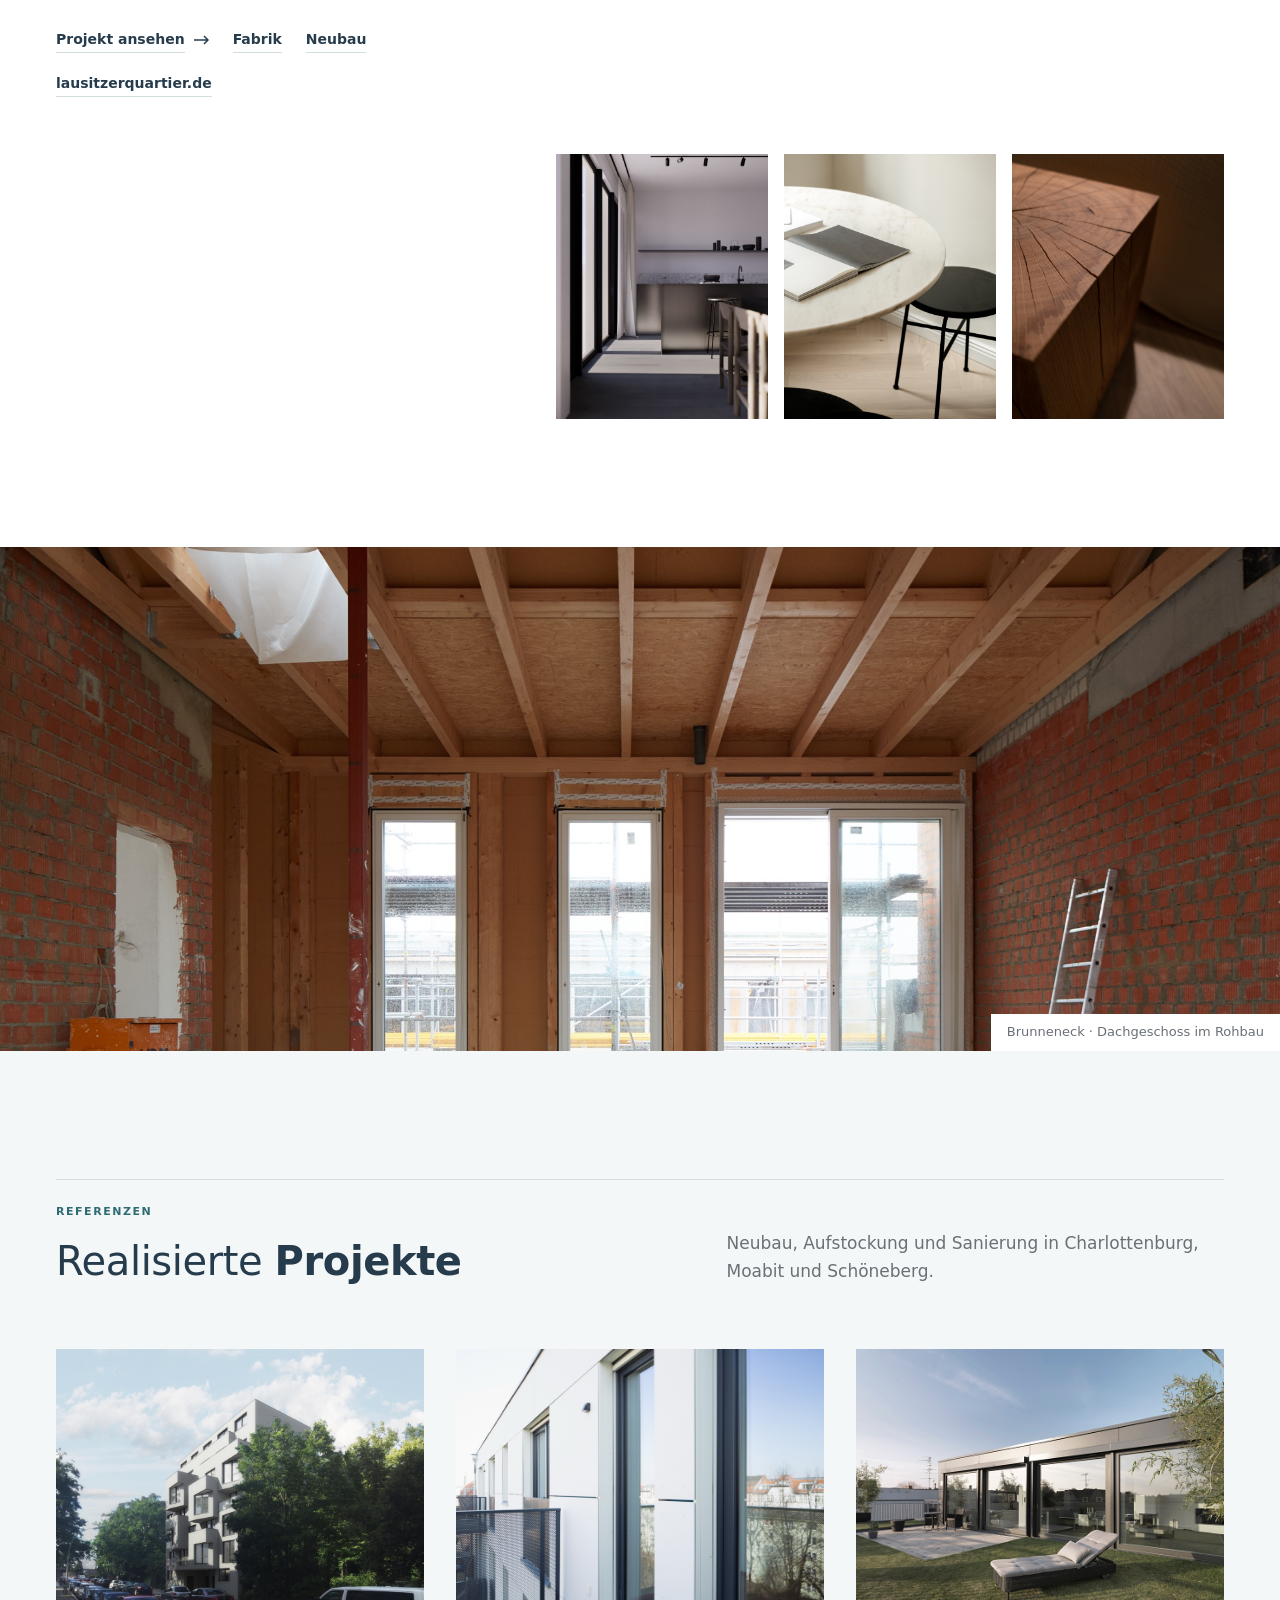
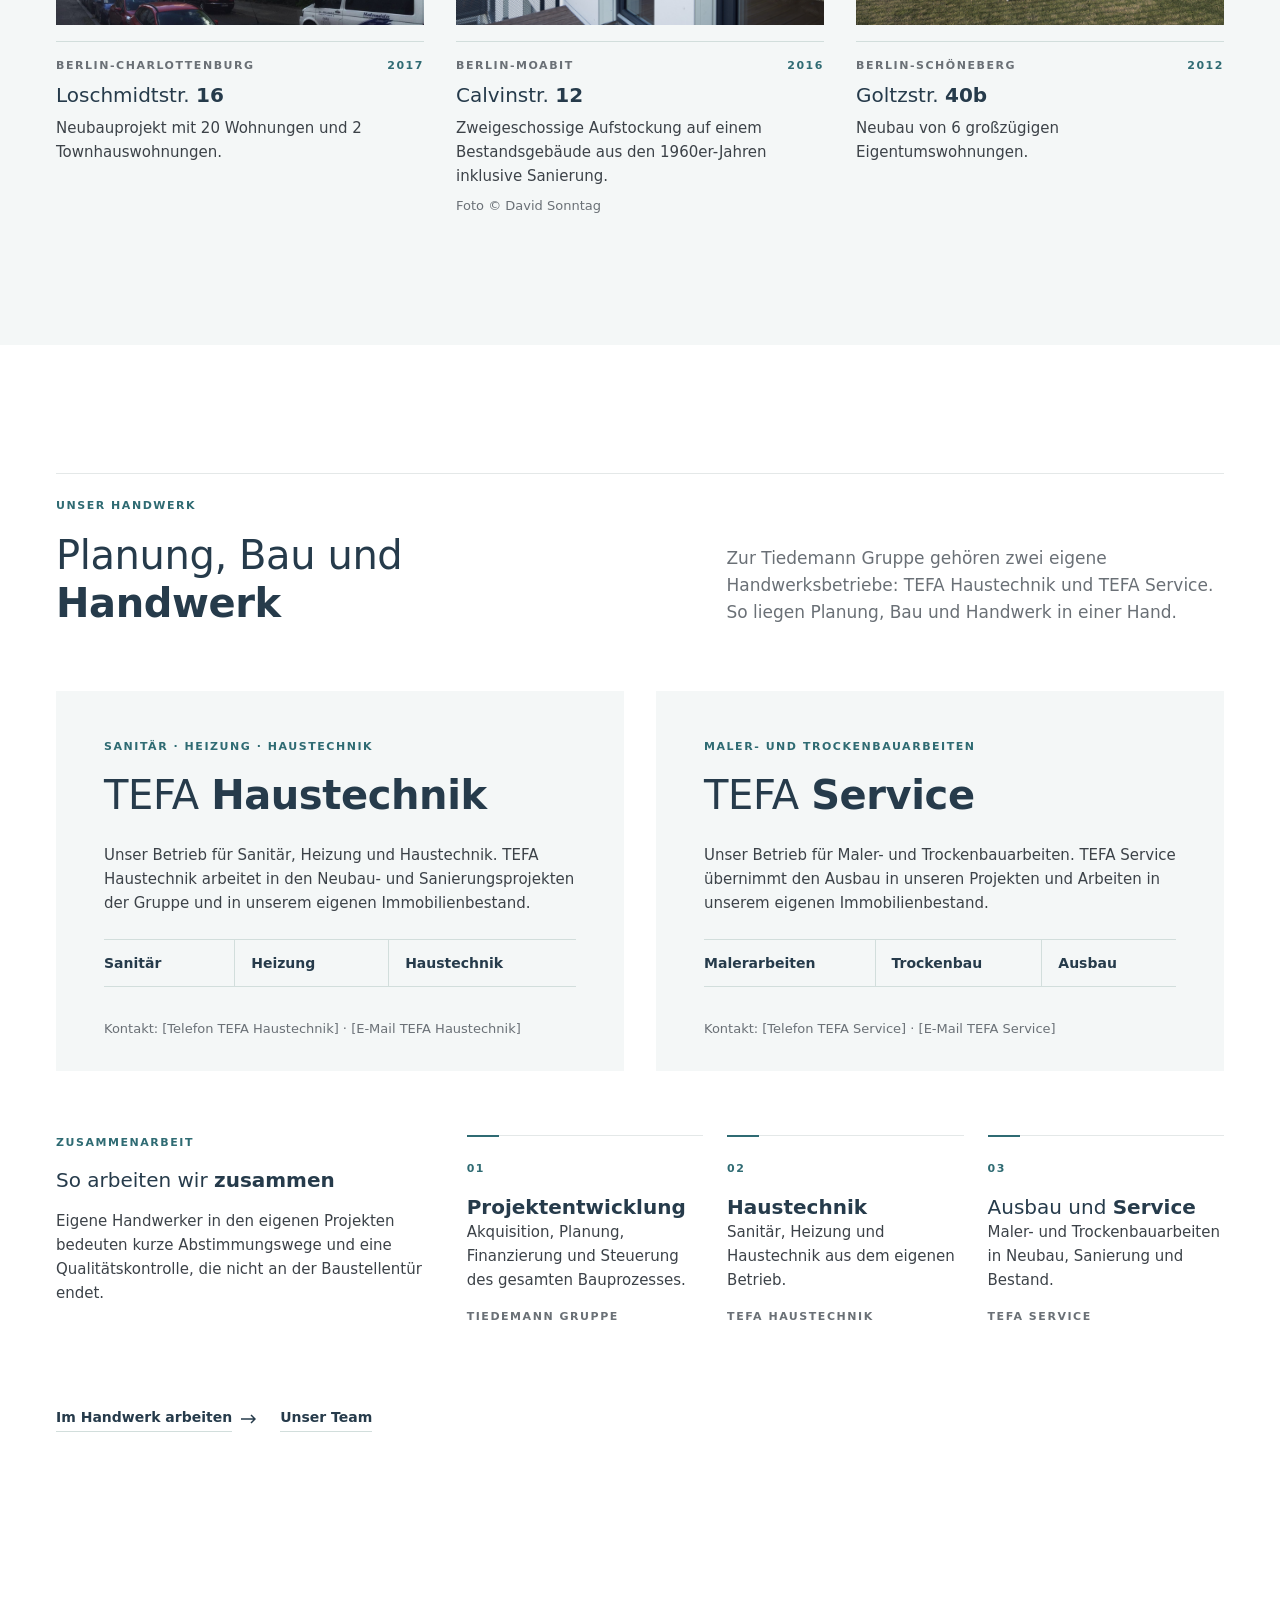
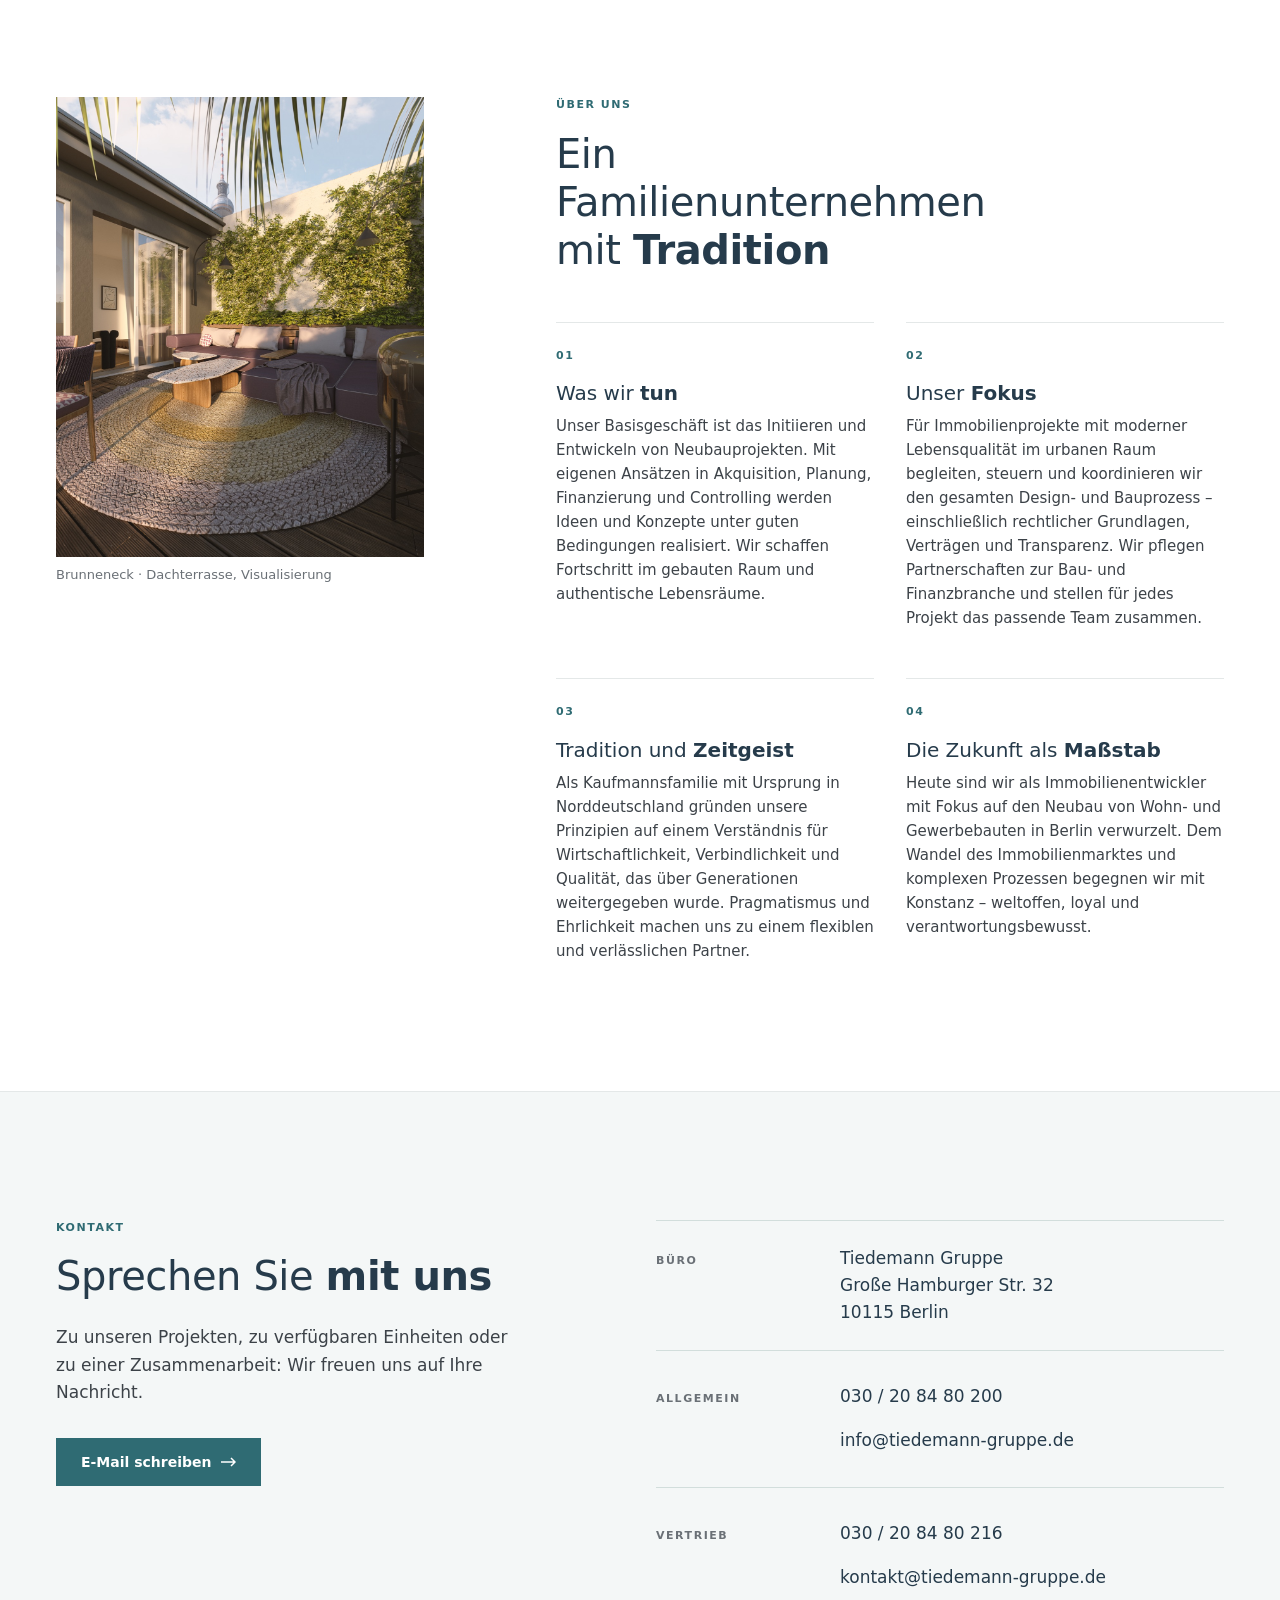
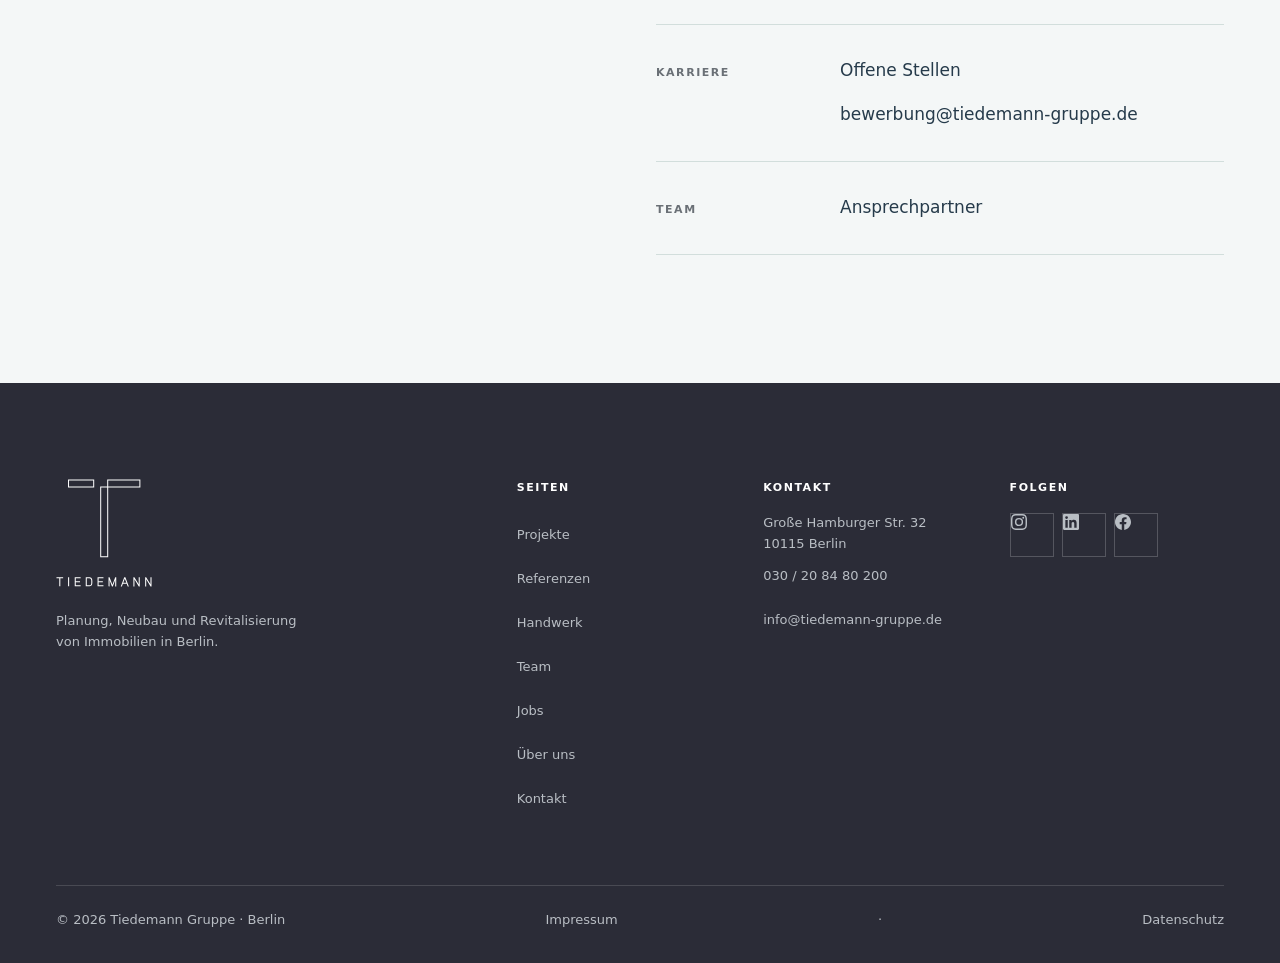
==== commit 0a266019: "Team mit sechs Personen, eigene Seite für Impressum und Datenschutz, Projektliste entfernt - Team: H" ====
--- a/index.html
+++ b/index.html
@@ -5,7 +5,7 @@
 <meta name="viewport" content="width=device-width, initial-scale=1">
 <title>Tiedemann Gruppe · Projektentwicklung Berlin</title>
 <meta name="description" content="Die Tiedemann Gruppe plant, baut und revitalisiert Immobilien in Berlin. Aktuelle Projekte: Brunneneck in Berlin-Mitte und Lausitzer Quartier in Berlin-Kreuzberg.">
-<link rel="stylesheet" href="assets/site.css?v=6">
+<link rel="stylesheet" href="assets/site.css?v=7">
 </head>
 <body>
 <a class="skip" href="#inhalt">Zum Inhalt springen</a>
@@ -204,21 +204,6 @@
         <p>Neubau von 6 großzügigen Eigentumswohnungen.</p>
       </li>
     </ul>
-
-    <div class="index reveal">
-      <h3 class="h2">Alle <em>Projekte</em></h3>
-      <table class="index-table">
-        <caption class="sr-only">Übersicht aller Projekte der Tiedemann Gruppe</caption>
-        <thead><tr><th scope="col">Jahr</th><th scope="col">Projekt</th><th scope="col">Ortsteil</th><th scope="col" class="hide-s">Leistung</th></tr></thead>
-        <tbody>
-          <tr><td class="yr now">Aktuell</td><th scope="row"><a href="https://brunneneckberlin.de/">Brunneneck</a></th><td>Mitte</td><td class="sm hide-s">Sanierung, Dachgeschossausbau</td></tr>
-          <tr><td class="yr now">Aktuell</td><th scope="row"><a href="../lausitzer/index.html">Lausitzer Quartier</a></th><td>Kreuzberg</td><td class="sm hide-s">Sanierung, Revitalisierung, Neubau</td></tr>
-          <tr><td class="yr">2017</td><th scope="row"><a href="#ref-loschmidt">Loschmidtstr. 16</a></th><td>Charlottenburg</td><td class="sm hide-s">Neubau</td></tr>
-          <tr><td class="yr">2016</td><th scope="row"><a href="#ref-calvin">Calvinstr. 12</a></th><td>Moabit</td><td class="sm hide-s">Aufstockung, Sanierung</td></tr>
-          <tr><td class="yr">2012</td><th scope="row"><a href="#ref-goltz">Goltzstr. 40b</a></th><td>Schöneberg</td><td class="sm hide-s">Neubau</td></tr>
-        </tbody>
-      </table>
-    </div>
   </div>
 </section>
 
@@ -388,7 +373,7 @@
     </div>
     <div class="footer-bottom">
       <span>© 2026 Tiedemann Gruppe · Berlin</span>
-      <a href="https://www.tiedemann-gruppe.de/impressum">Impressum und Datenschutz</a>
+      <a href="impressum.html">Impressum</a> · <a href="impressum.html#datenschutz">Datenschutz</a>
     </div>
   </div>
 </footer>
@@ -408,6 +393,6 @@
   </div>
 </dialog>
 
-<script src="assets/site.js?v=6"></script>
+<script src="assets/site.js?v=7"></script>
 </body>
 </html>
--- a/assets/site.css
+++ b/assets/site.css
@@ -1,4 +1,4 @@
-/* Tiedemann Gruppe · gemeinsame Styles für index.html, team.html, jobs.html */
+/* Tiedemann Gruppe · gemeinsame Styles für index.html, team.html, jobs.html, impressum.html */
 /* ===== Tokens · Tiedemann Design System ===== */
 :root{
   --primary:#263b4b; --secondary:#2b2c37;
@@ -203,20 +203,6 @@
 .ref h3{ margin-bottom:var(--s1); }
 .ref p{ font-size:15px; max-width:40ch; }
 .ref .credit{ display:block; margin-top:var(--s1); font-size:13px; color:var(--muted); }
-/* project index */
-.index{ margin-top:var(--s7); }
-.index h3{ margin-bottom:var(--s3); }
-.index-table{ width:100%; border-collapse:collapse; font-size:15px; }
-.index-table th,.index-table td{ text-align:left; padding:var(--s2) var(--s2) var(--s2) 0; border-top:1px solid var(--blue-grey); vertical-align:baseline; }
-.index-table thead th{ font-size:11px; font-weight:600; letter-spacing:.14em; text-transform:uppercase; color:var(--muted); border-top:0; padding-top:0; }
-.index-table tbody tr:last-child > *{ border-bottom:1px solid var(--blue-grey); }
-.index-table .yr{ width:96px; font-variant-numeric:tabular-nums; color:var(--muted); white-space:nowrap; }
-.index-table .yr.now{ color:var(--accent); font-weight:600; font-size:11px; letter-spacing:.14em; text-transform:uppercase; }
-.index-table tbody th{ font-weight:600; color:var(--primary); }
-.index-table tbody th a{ text-decoration:none; border-bottom:1px solid var(--blue-grey); }
-.index-table tbody th a:hover{ border-bottom-color:var(--accent); }
-.index-table td.sm{ color:var(--muted); }
-@media (max-width:639px){ .index-table .hide-s{ display:none; } .index-table .yr{ width:72px; } }
 
 /* ===== About ===== */
 .about-grid{ display:grid; gap:var(--s5); }
@@ -423,3 +409,20 @@
   .slide img{ transform:none; }
   .js .reveal{ opacity:1; transform:none; }
 }
+
+/* Impressum und Datenschutz */
+.hero--legal{ height:48vh; height:48svh; min-height:380px; max-height:560px; }
+.legal-body{ max-width:760px; }
+.legal-body p,.legal-body address,.legal-body ul{ margin-bottom:var(--s2); }
+.legal-body h3{ margin:var(--s5) 0 var(--s2); color:var(--primary); }
+.legal-body h3:first-child{ margin-top:0; }
+.legal-body a{ text-decoration:none; border-bottom:1px solid var(--blue-grey); }
+.legal-body a:hover{ border-bottom-color:var(--accent); }
+.legal-body strong{ font-weight:600; color:var(--primary); }
+.legal-list li{ position:relative; padding-left:var(--s3); }
+.legal-list li::before{ content:""; position:absolute; left:0; top:.8em; width:12px; height:1px; background:var(--accent); }
+.legal-facts{ margin-top:var(--s4); border-top:1px solid var(--blue-grey); }
+.legal-facts > div{ display:grid; gap:4px var(--s3); padding:var(--s2) 0; border-bottom:1px solid var(--blue-grey); }
+@media (min-width:768px){ .legal-facts > div{ grid-template-columns:280px 1fr; } }
+.legal-facts dt{ font-size:11px; font-weight:600; letter-spacing:.14em; text-transform:uppercase; color:var(--muted); }
+.legal-date{ margin-top:var(--s5); color:var(--muted); font-size:14px; }
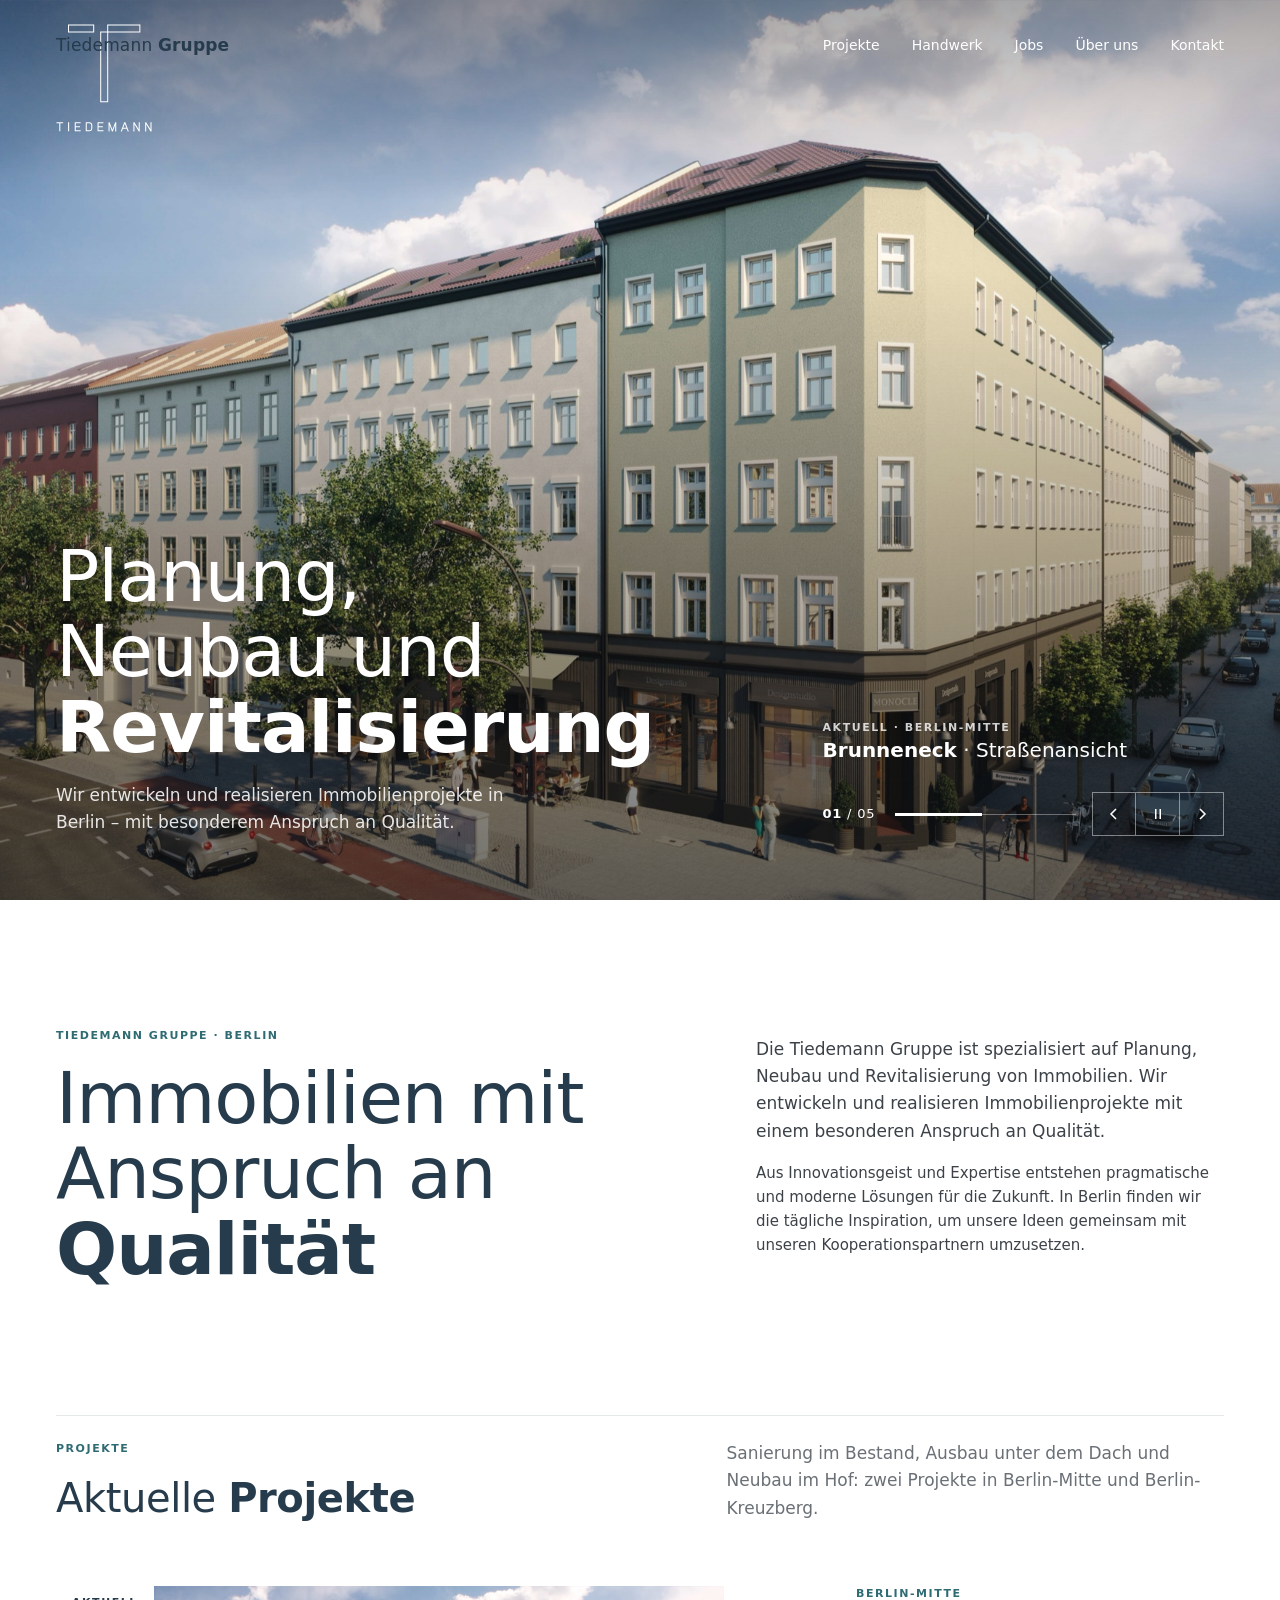
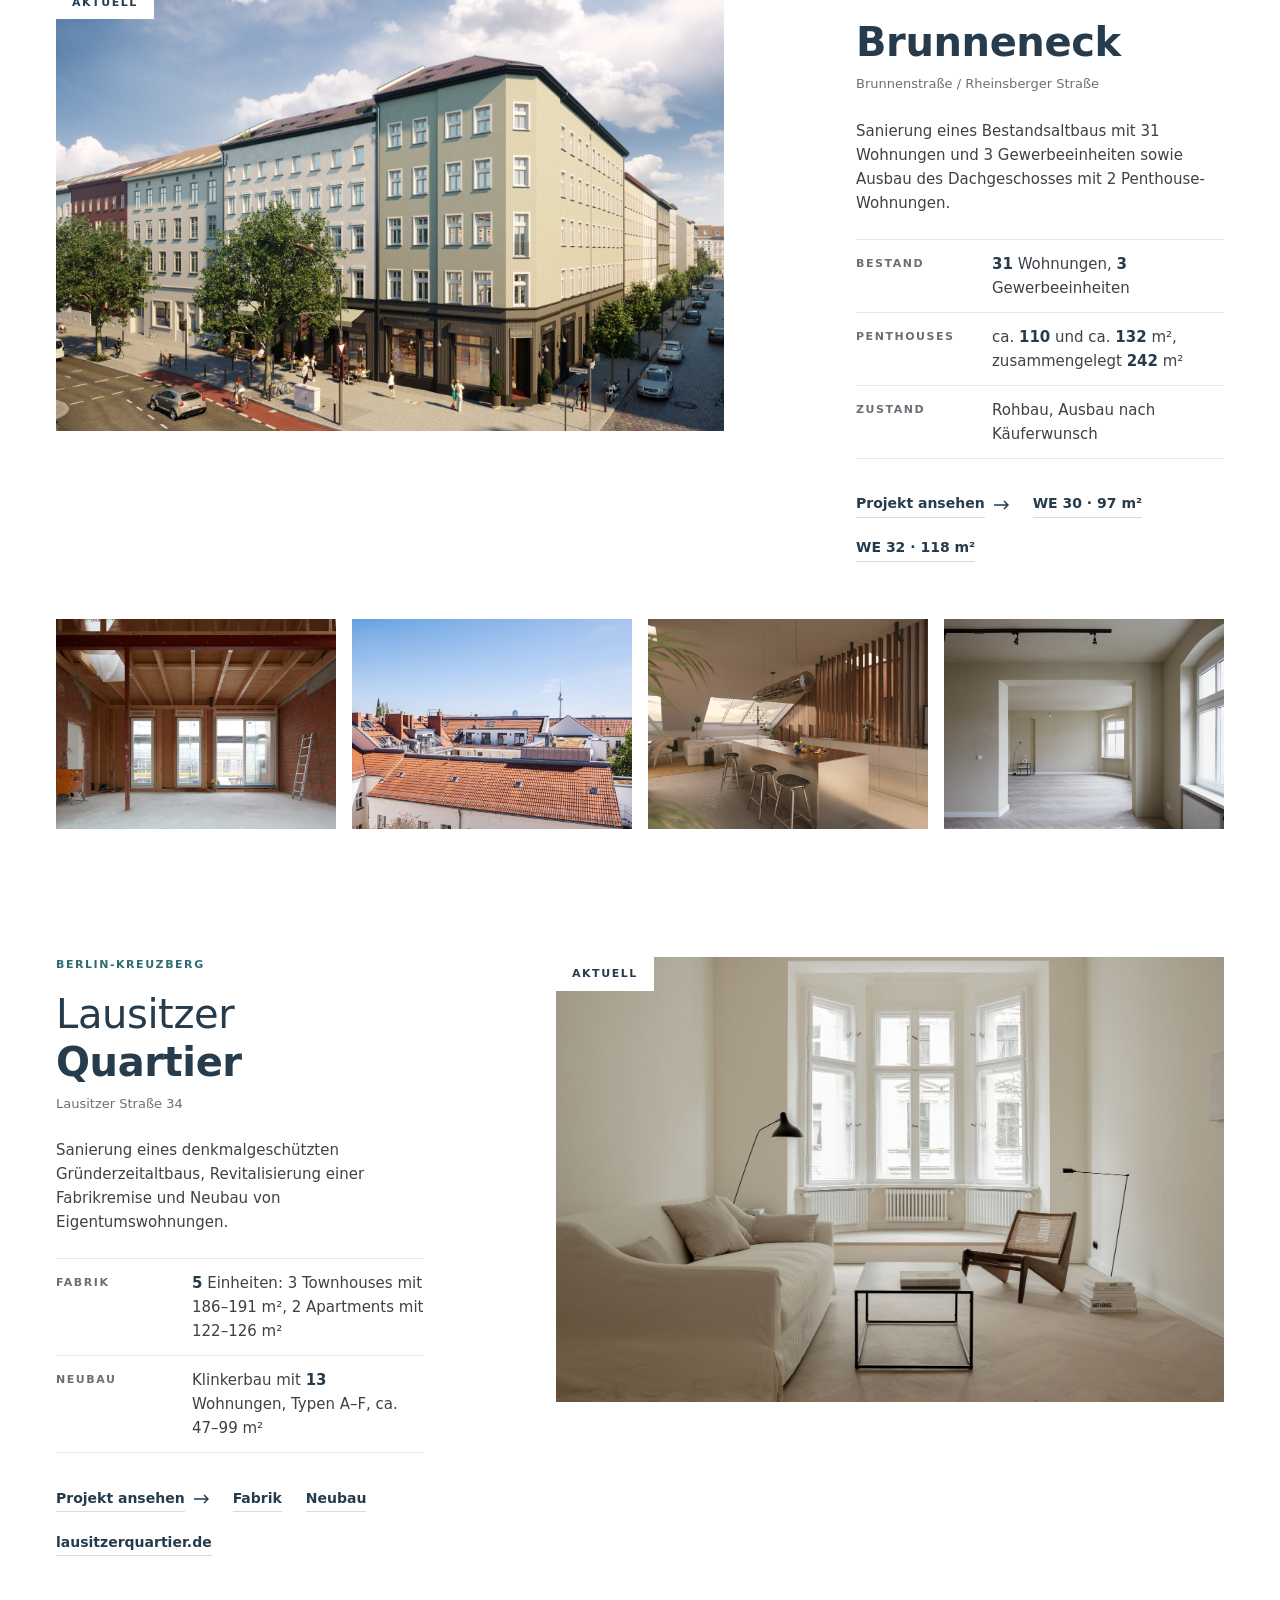
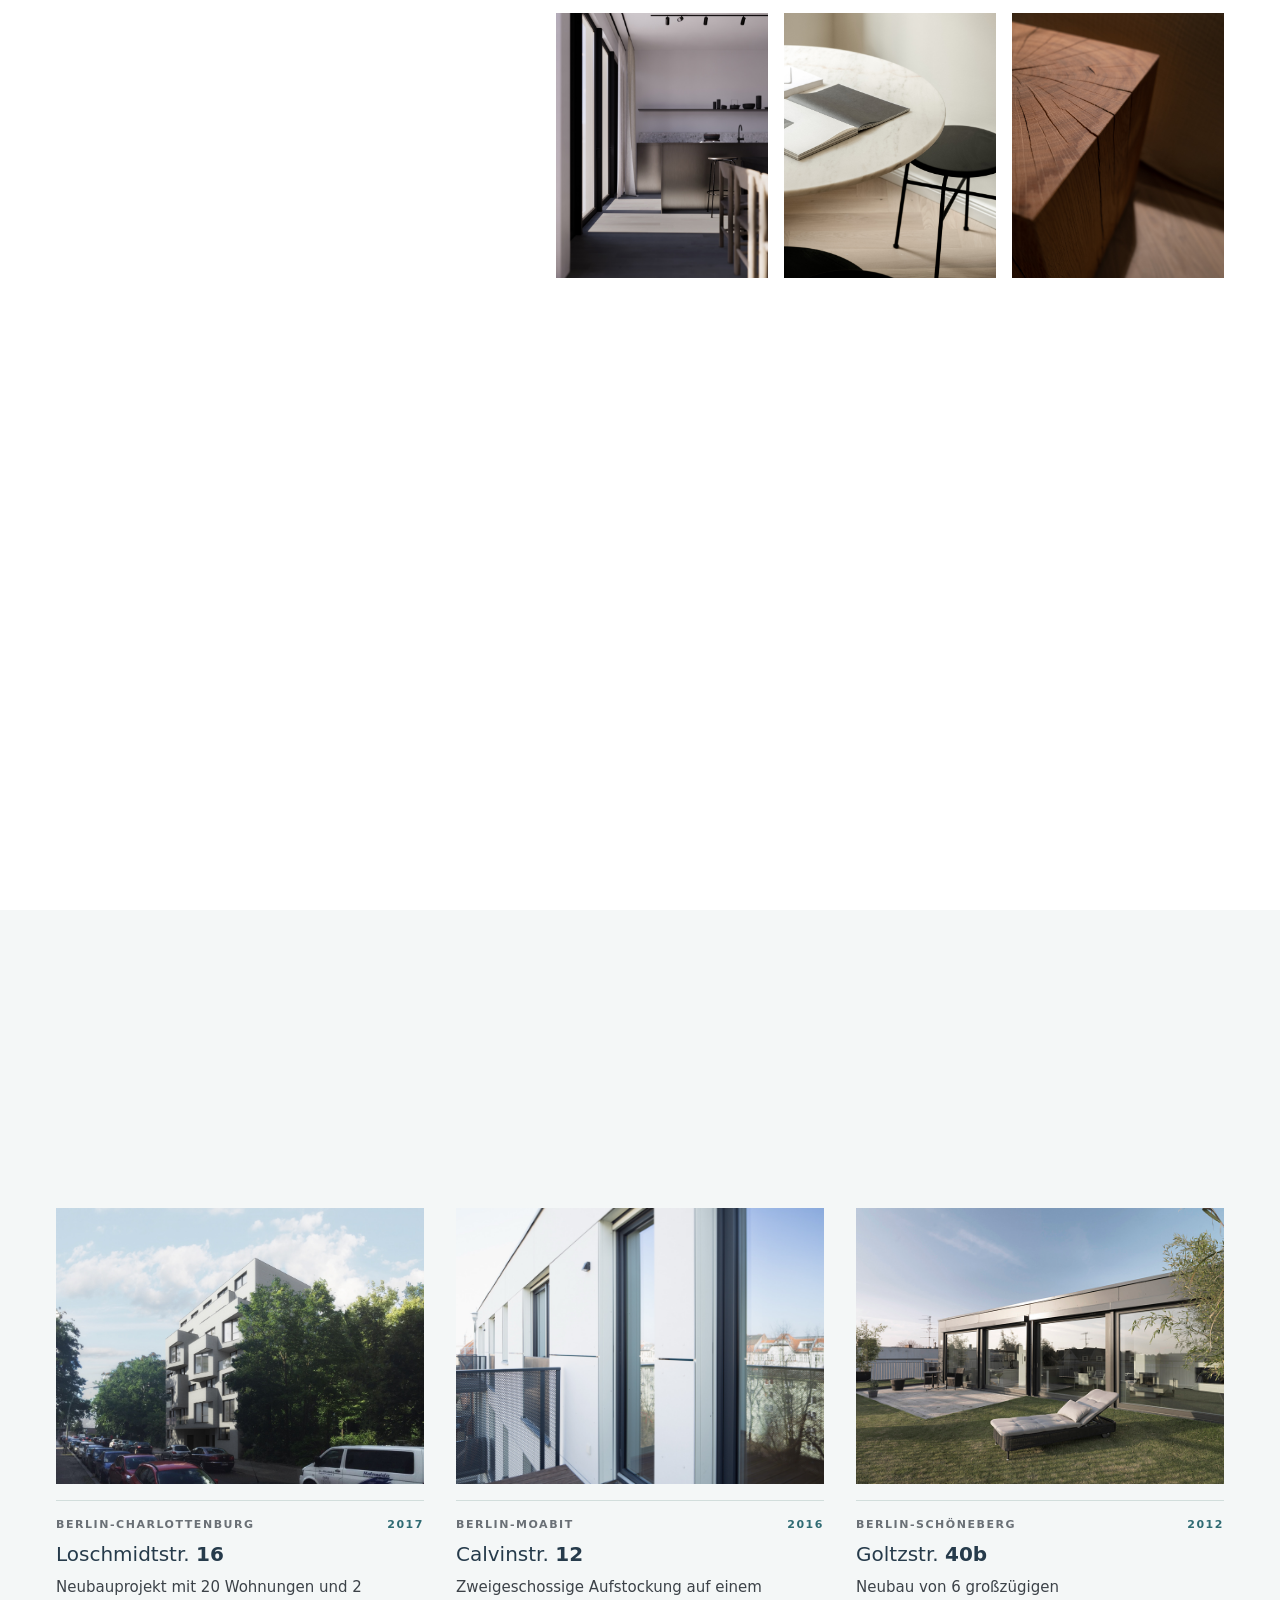
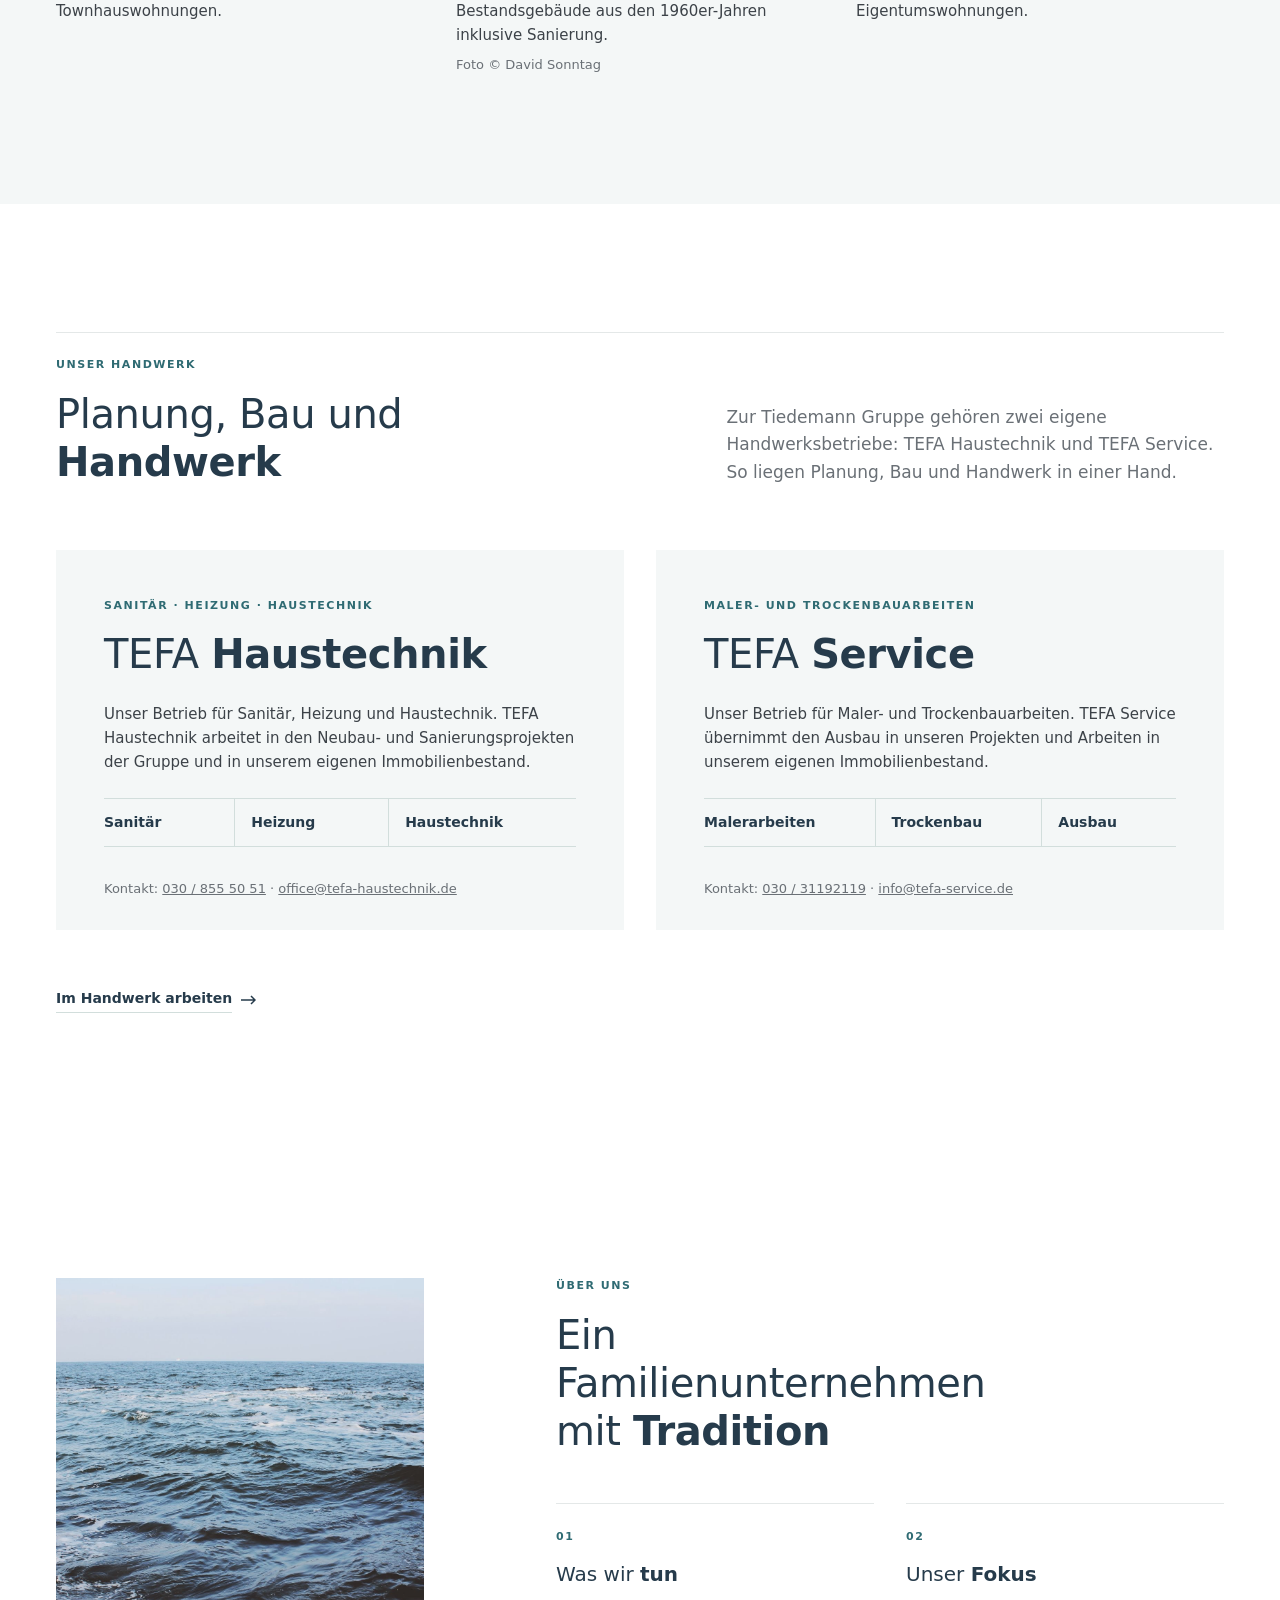
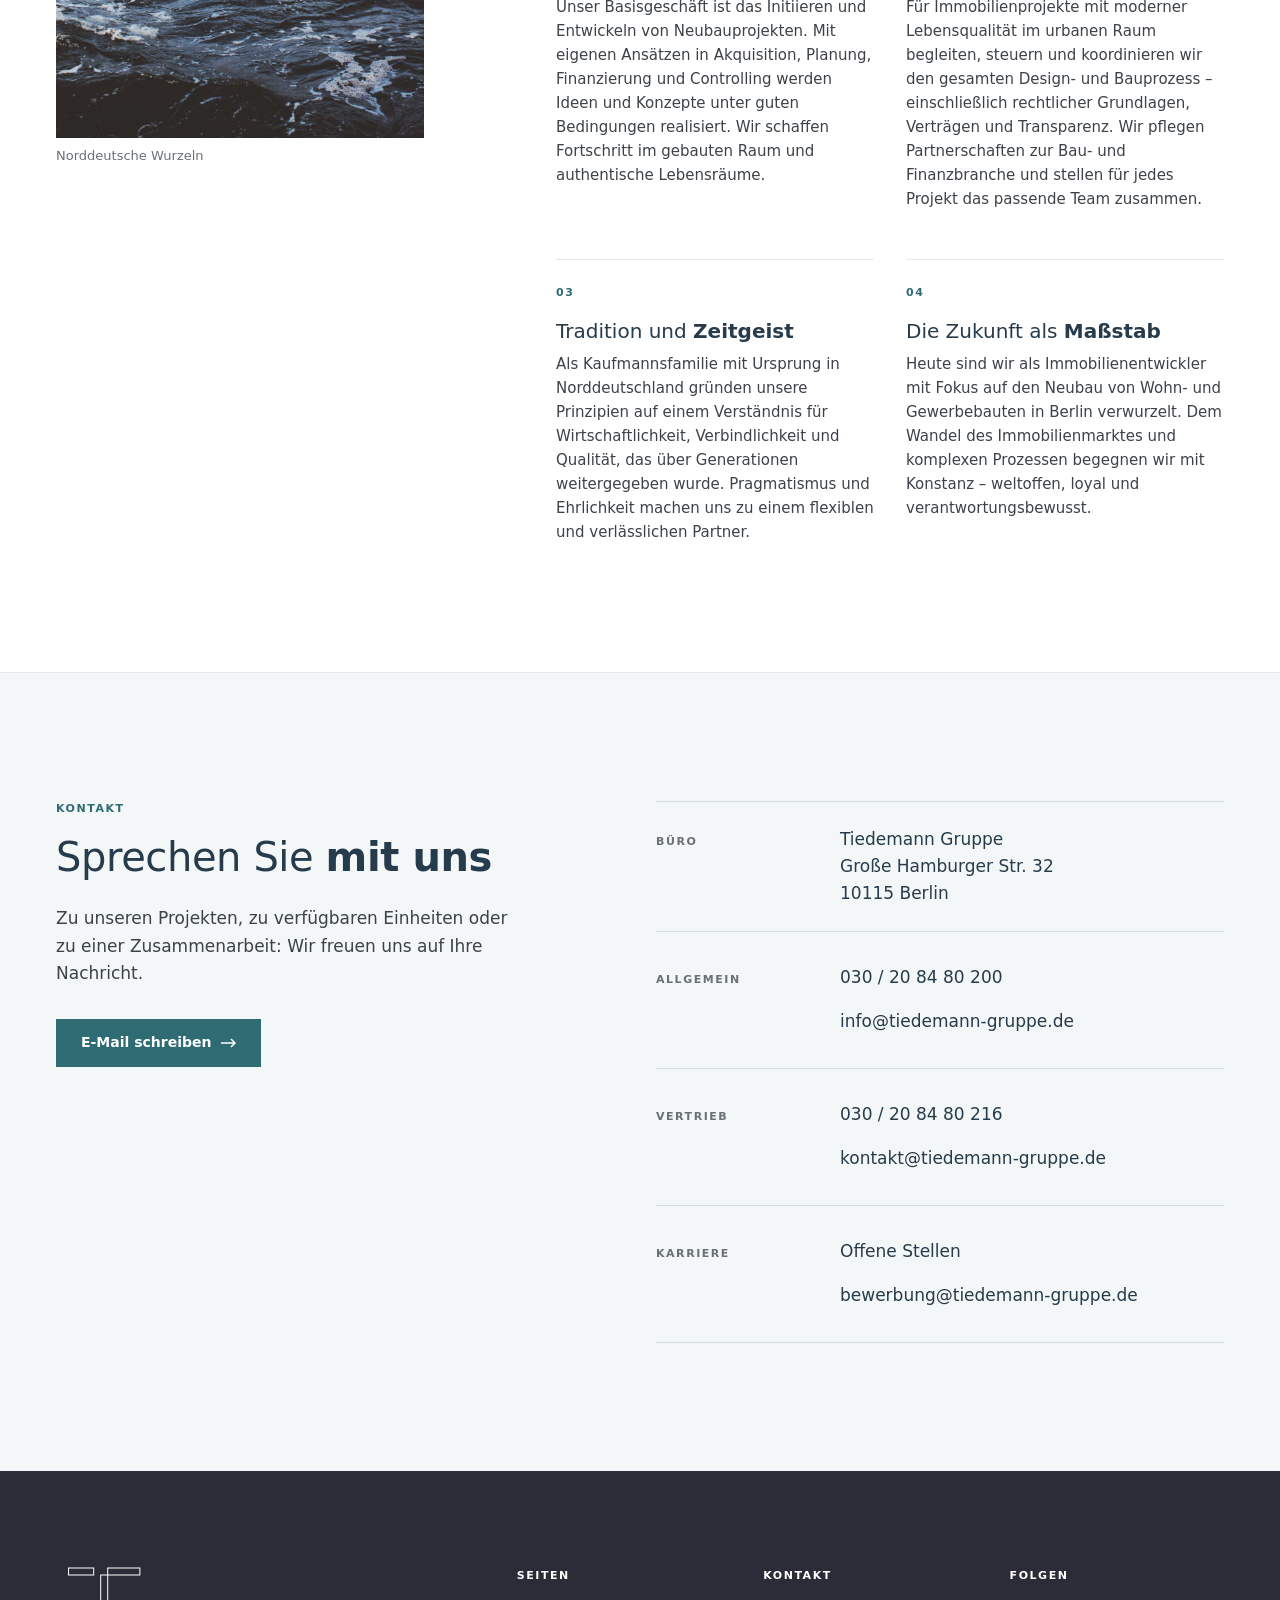
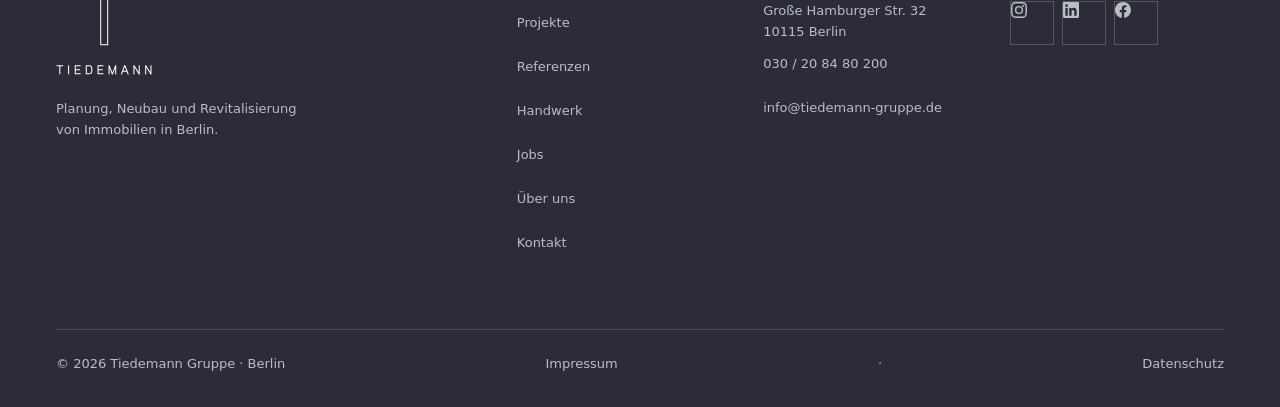
==== commit c859ca63: "Teamseite ausgeblendet, neue Slider- und Über-uns-Bilder, TEFA-Kontakte - Teamseite aus Menü, Fußzei" ====
--- a/index.html
+++ b/index.html
@@ -17,7 +17,6 @@
     <nav class="nav" id="nav" aria-label="Hauptnavigation">
       <a href="#projekte">Projekte</a>
       <a href="#handwerk">Handwerk</a>
-      <a href="team.html">Team</a>
       <a href="jobs.html">Jobs</a>
       <a href="#ueber-uns">Über uns</a>
       <a href="#kontakt">Kontakt</a>
@@ -30,17 +29,20 @@
 <!-- ===== Hero ===== -->
 <section class="hero on-photo" id="start" aria-roledescription="Karussell" aria-label="Projekte der Tiedemann Gruppe">
   <div class="slides" id="slides" aria-live="off">
-    <div class="slide is-active" role="group" aria-roledescription="Bild" aria-label="1 von 4">
+    <div class="slide is-active" role="group" aria-roledescription="Bild" aria-label="1 von 5">
       <img src="assets/projekte/brunneneck-strasse.jpg" width="2000" height="1239" style="object-position:62% 50%" fetchpriority="high" alt="Visualisierung des Eckhauses Brunnenstraße 146 mit sanierter Gründerzeitfassade">
     </div>
-    <div class="slide" role="group" aria-roledescription="Bild" aria-label="2 von 4">
+    <div class="slide" role="group" aria-roledescription="Bild" aria-label="2 von 5">
       <img src="Home%20_%20Tie%20Gruppe_files/84df70_d4bb7d095dd146b08986e99c363a593e~mv2.jpg" width="1728" height="1333" style="object-position:50% 60%" alt="Sanierte Altbauwohnung mit Erkerfenster, hellem Parkett und Sofa">
     </div>
-    <div class="slide" role="group" aria-roledescription="Bild" aria-label="3 von 4">
-      <img src="assets/projekte/brunneneck-ausblick-fernseh.jpg" width="1920" height="1279" style="object-position:62% 45%" alt="Blick vom Dachgeschoss über die Ziegeldächer von Berlin-Mitte zum Fernsehturm">
-    </div>
-    <div class="slide" role="group" aria-roledescription="Bild" aria-label="4 von 4">
+    <div class="slide" role="group" aria-roledescription="Bild" aria-label="3 von 5">
+      <img src="assets/projekte/altbau-stuckfassade.jpg" width="2000" height="1111" style="object-position:50% 40%" alt="Restaurierte Gründerzeitfassade mit Stuckornamenten und Erker">
+    </div>
+    <div class="slide" role="group" aria-roledescription="Bild" aria-label="4 von 5">
       <img src="assets/projekte/loschmidtstrasse-16.jpg" width="2000" height="2000" style="object-position:55% 32%" alt="Neubau Loschmidtstraße 16 mit hellem Putz und Balkonen zwischen Straßenbäumen">
+    </div>
+    <div class="slide" role="group" aria-roledescription="Bild" aria-label="5 von 5">
+      <img src="assets/projekte/goltzstrasse-40b-fassade.jpg" width="2000" height="1100" style="object-position:50% 40%" alt="Neubau Goltzstraße 40b mit dunkler Plattenfassade und Balkonen neben einem Altbau">
     </div>
   </div>
 
@@ -58,11 +60,12 @@
         <div class="cap" aria-live="polite">
           <div class="cap-item is-active"><a href="https://brunneneckberlin.de/"><span class="label">Aktuell · Berlin-Mitte</span><strong><em>Brunneneck</em> · Straßenansicht</strong></a></div>
           <div class="cap-item"><a href="../lausitzer/index.html"><span class="label">Aktuell · Berlin-Kreuzberg</span><strong><em>Lausitzer Quartier</em> · Altbau</strong></a></div>
-          <div class="cap-item"><a href="https://brunneneckberlin.de/"><span class="label">Aktuell · Berlin-Mitte</span><strong><em>Brunneneck</em> · Blick vom Dach</strong></a></div>
+          <div class="cap-item"><a href="#unternehmen"><span class="label">Revitalisierung · Berlin</span><strong><em>Altbau</em> · Stuckfassade</strong></a></div>
           <div class="cap-item"><a href="#ref-loschmidt"><span class="label">2017 · Berlin-Charlottenburg</span><strong><em>Loschmidtstr. 16</em> · Neubau</strong></a></div>
+          <div class="cap-item"><a href="#ref-goltz"><span class="label">2012 · Berlin-Schöneberg</span><strong><em>Goltzstr. 40b</em> · Neubau</strong></a></div>
         </div>
         <div class="ctrl">
-          <span class="count" aria-hidden="true"><b id="cnt">01</b> / 04</span>
+          <span class="count" aria-hidden="true"><b id="cnt">01</b> / 05</span>
           <span class="progress" aria-hidden="true"><i id="prog"></i></span>
           <div class="ctrl-btns">
             <button type="button" id="prev" aria-label="Vorheriges Bild"><svg viewBox="0 0 16 16" fill="none" aria-hidden="true"><path d="M10 3L5 8l5 5" stroke="currentColor" stroke-width="1.5"/></svg></button>
@@ -85,11 +88,6 @@
     <div class="intro-body reveal">
       <p class="lead">Die Tiedemann Gruppe ist spezialisiert auf Planung, Neubau und Revitalisierung von Immobilien. Wir entwickeln und realisieren Immobilienprojekte mit einem besonderen Anspruch an Qualität.</p>
       <p>Aus Innovationsgeist und Expertise entstehen pragmatische und moderne Lösungen für die Zukunft. In Berlin finden wir die tägliche Inspiration, um unsere Ideen gemeinsam mit unseren Kooperationspartnern umzusetzen.</p>
-      <dl class="figures">
-        <div><dt>Projekte</dt><dd><em>5</em> in Berlin</dd></div>
-        <div><dt>Aktuell</dt><dd><em>2</em> Projekte</dd></div>
-        <div><dt>Sitz</dt><dd>Berlin-<em>Mitte</em></dd></div>
-      </dl>
     </div>
   </div>
 </section>
@@ -227,7 +225,7 @@
           <ul class="craft-list" aria-label="Leistungsbereiche TEFA Haustechnik">
             <li>Sanitär</li><li>Heizung</li><li>Haustechnik</li>
           </ul>
-          <p class="craft-contact">Kontakt: [Telefon TEFA Haustechnik] · [E-Mail TEFA Haustechnik]</p>
+          <p class="craft-contact">Kontakt: <a href="tel:+49308555051">030 / 855 50 51</a> · <a href="mailto:office@tefa-haustechnik.de">office@tefa-haustechnik.de</a></p>
         </div>
       </article>
 
@@ -240,42 +238,13 @@
           <ul class="craft-list" aria-label="Leistungsbereiche TEFA Service">
             <li>Malerarbeiten</li><li>Trockenbau</li><li>Ausbau</li>
           </ul>
-          <p class="craft-contact">Kontakt: [Telefon TEFA Service] · [E-Mail TEFA Service]</p>
+          <p class="craft-contact">Kontakt: <a href="tel:+493031192119">030 / 31192119</a> · <a href="mailto:info@tefa-service.de">info@tefa-service.de</a></p>
         </div>
       </article>
-    </div>
-
-    <div class="flow">
-      <div class="flow-head reveal">
-        <span class="label">Zusammenarbeit</span>
-        <h3 class="h2">So arbeiten wir <em>zusammen</em></h3>
-        <p>Eigene Handwerker in den eigenen Projekten bedeuten kurze Abstimmungswege und eine Qualitätskontrolle, die nicht an der Baustellentür endet.</p>
-      </div>
-      <ol class="steps reveal">
-        <li class="step">
-          <span class="num">01</span>
-          <h4 class="h2"><em>Projektentwicklung</em></h4>
-          <p>Akquisition, Planung, Finanzierung und Steuerung des gesamten Bauprozesses.</p>
-          <span class="who">Tiedemann Gruppe</span>
-        </li>
-        <li class="step">
-          <span class="num">02</span>
-          <h4 class="h2"><em>Haustechnik</em></h4>
-          <p>Sanitär, Heizung und Haustechnik aus dem eigenen Betrieb.</p>
-          <span class="who">TEFA Haustechnik</span>
-        </li>
-        <li class="step">
-          <span class="num">03</span>
-          <h4 class="h2">Ausbau und <em>Service</em></h4>
-          <p>Maler- und Trockenbauarbeiten in Neubau, Sanierung und Bestand.</p>
-          <span class="who">TEFA Service</span>
-        </li>
-      </ol>
     </div>
 
     <div class="sec-cta reveal">
       <a class="link" href="jobs.html#initiativ"><span>Im Handwerk arbeiten</span><svg class="arrow" viewBox="0 0 16 10" fill="none" aria-hidden="true"><path d="M11 1l4 4-4 4M1 5h14" stroke="currentColor" stroke-width="1.5"/></svg></a>
-      <a class="link" href="team.html"><span>Unser Team</span></a>
     </div>
   </div>
 </section>
@@ -284,8 +253,8 @@
 <section class="section" id="ueber-uns" aria-labelledby="a-title">
   <div class="wrap about-grid">
     <figure class="about-fig reveal">
-      <img src="assets/projekte/brunneneck-terrasse.jpg" width="1163" height="1600" loading="lazy" alt="Visualisierung einer begrünten Dachterrasse mit Sitzgruppe und Rundteppich">
-      <figcaption>Brunneneck · Dachterrasse, Visualisierung</figcaption>
+      <img src="assets/projekte/wasser.jpg" width="2000" height="1333" loading="lazy" style="object-position:50% 50%" alt="Bewegte See mit Wellen und Gischt unter hellem Himmel">
+      <figcaption>Norddeutsche Wurzeln</figcaption>
     </figure>
     <div class="about-text">
       <div class="reveal">
@@ -332,7 +301,6 @@
       <div><dt>Allgemein</dt><dd><a href="tel:+493020848200">030 / 20 84 80 200</a><a href="mailto:info@tiedemann-gruppe.de">info@tiedemann-gruppe.de</a></dd></div>
       <div><dt>Vertrieb</dt><dd><a href="tel:+4930208480216">030 / 20 84 80 216</a><a href="mailto:kontakt@tiedemann-gruppe.de">kontakt@tiedemann-gruppe.de</a></dd></div>
       <div><dt>Karriere</dt><dd><a href="jobs.html">Offene Stellen</a><a href="mailto:bewerbung@tiedemann-gruppe.de">bewerbung@tiedemann-gruppe.de</a></dd></div>
-      <div><dt>Team</dt><dd><a href="team.html">Ansprechpartner</a></dd></div>
     </dl>
   </div>
 </section>
@@ -352,7 +320,6 @@
           <li><a href="#projekte">Projekte</a></li>
           <li><a href="#referenzen">Referenzen</a></li>
           <li><a href="#handwerk">Handwerk</a></li>
-          <li><a href="team.html">Team</a></li>
           <li><a href="jobs.html">Jobs</a></li>
           <li><a href="#ueber-uns">Über uns</a></li>
           <li><a href="#kontakt">Kontakt</a></li>
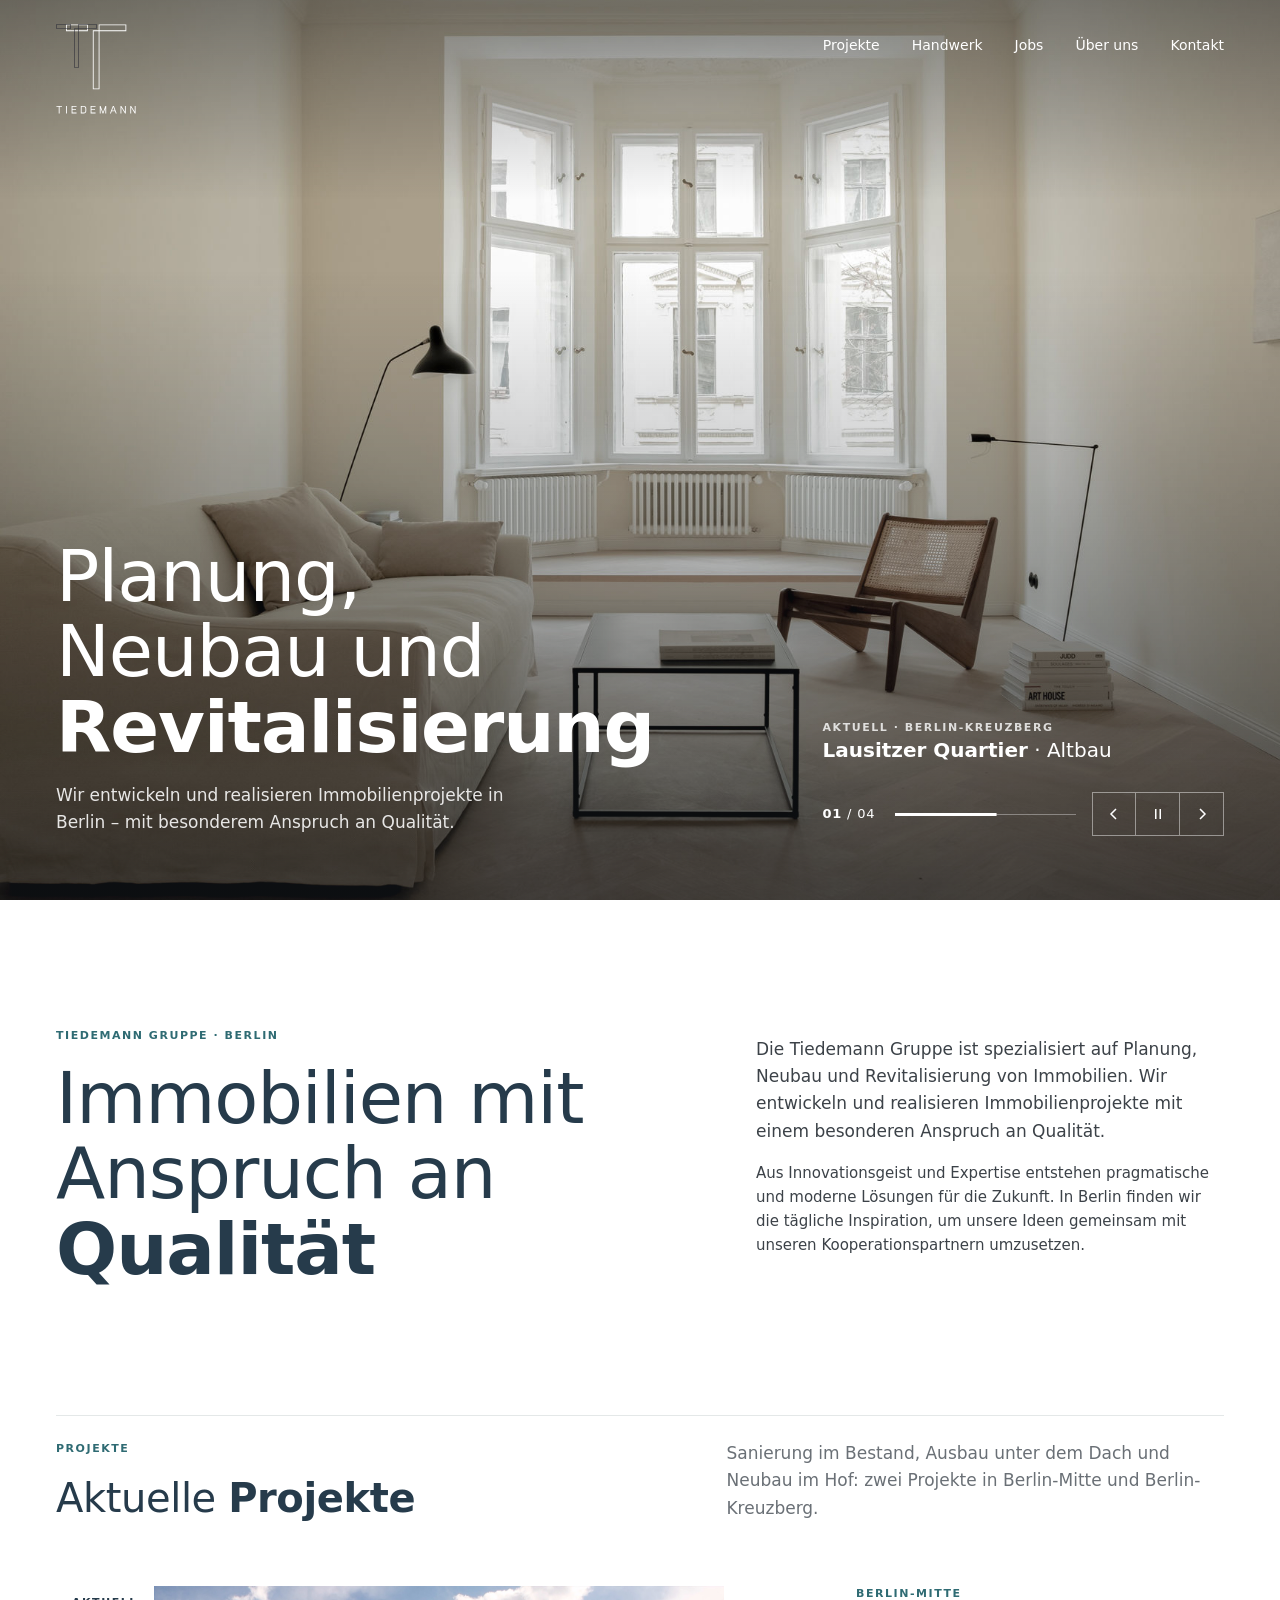
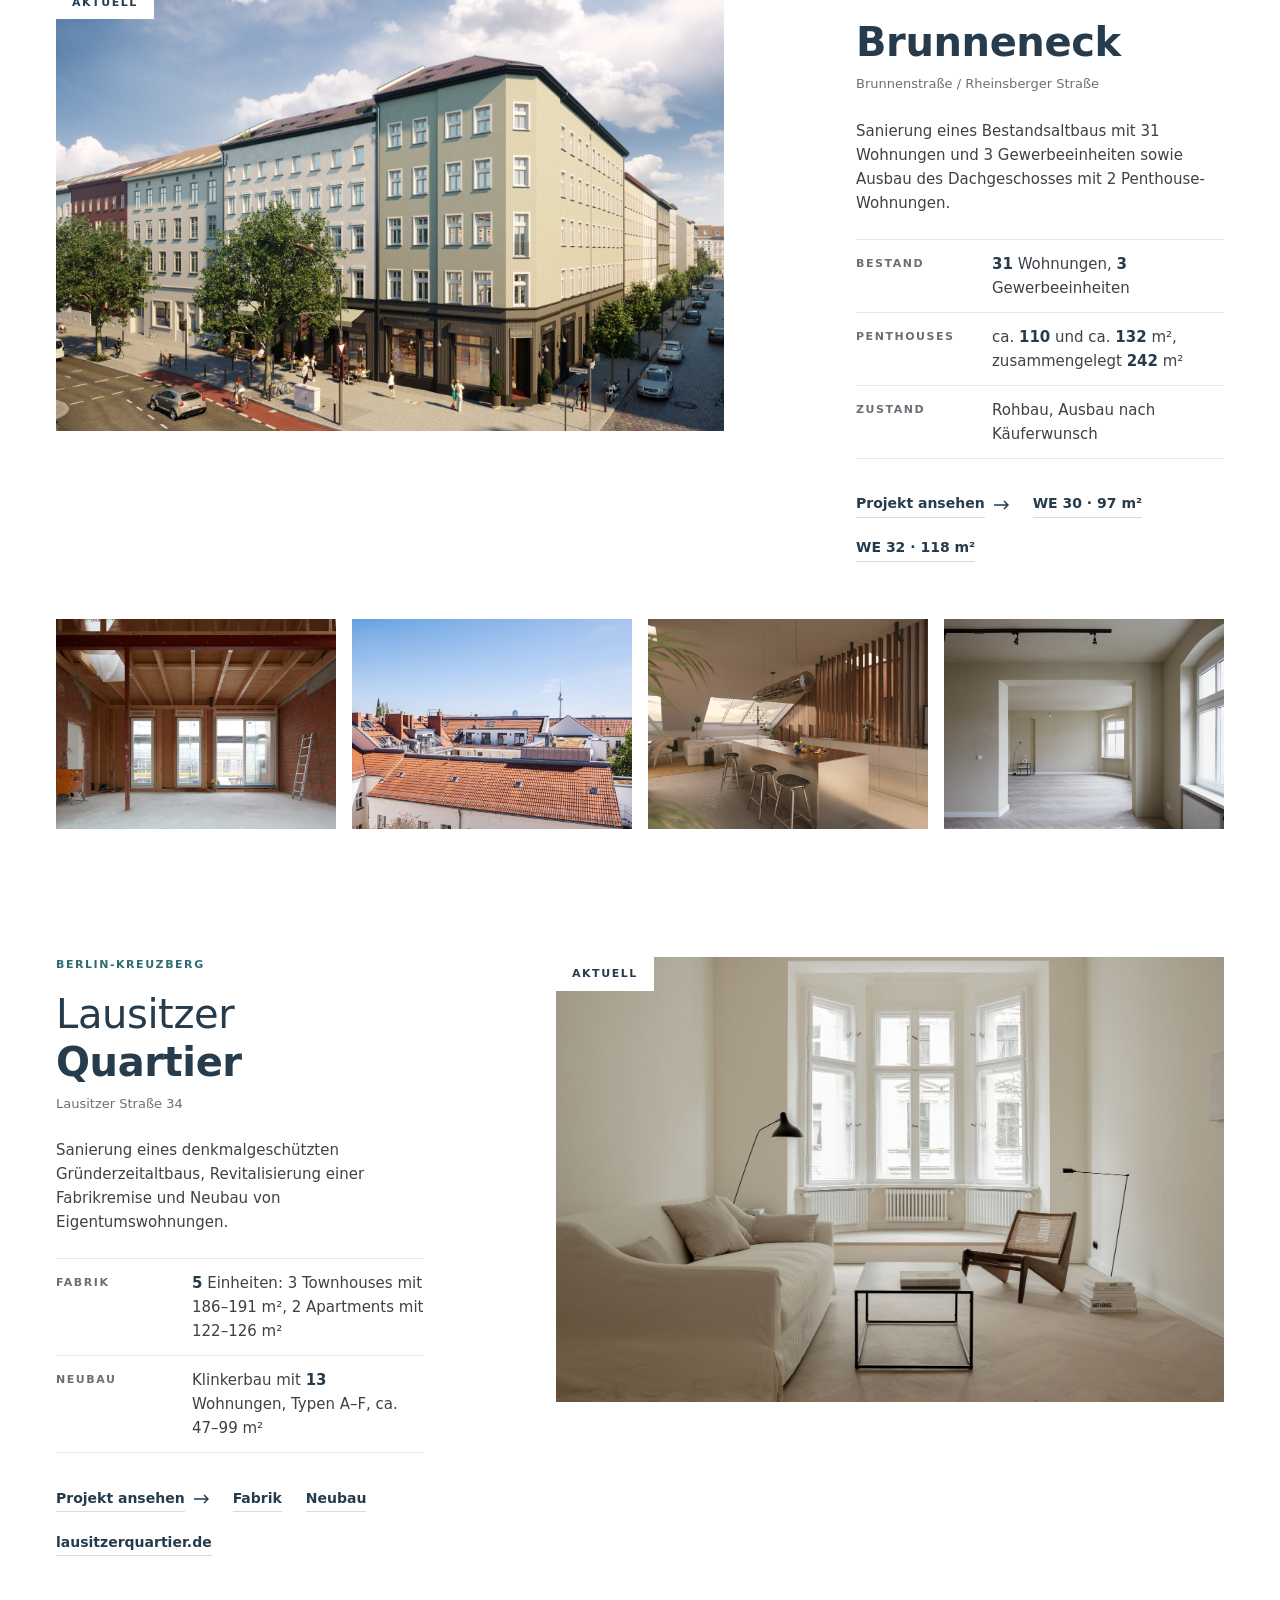
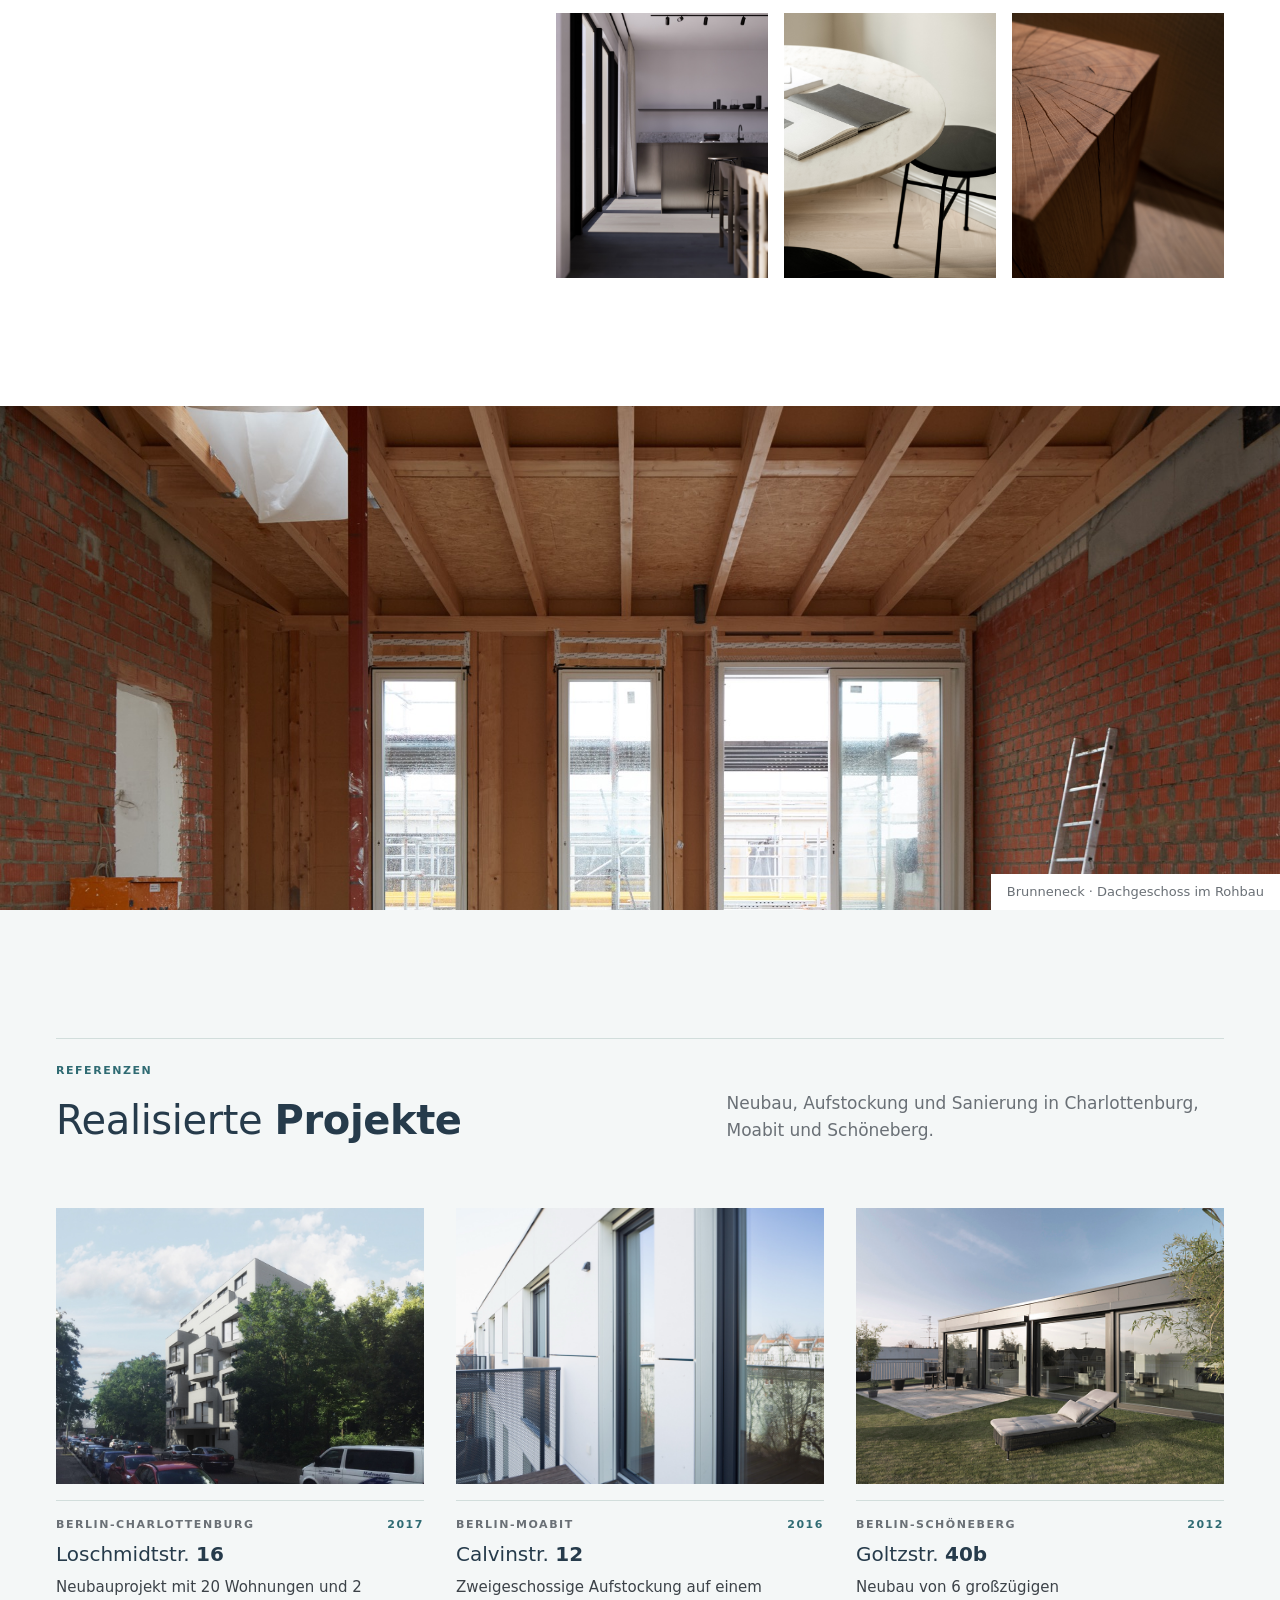
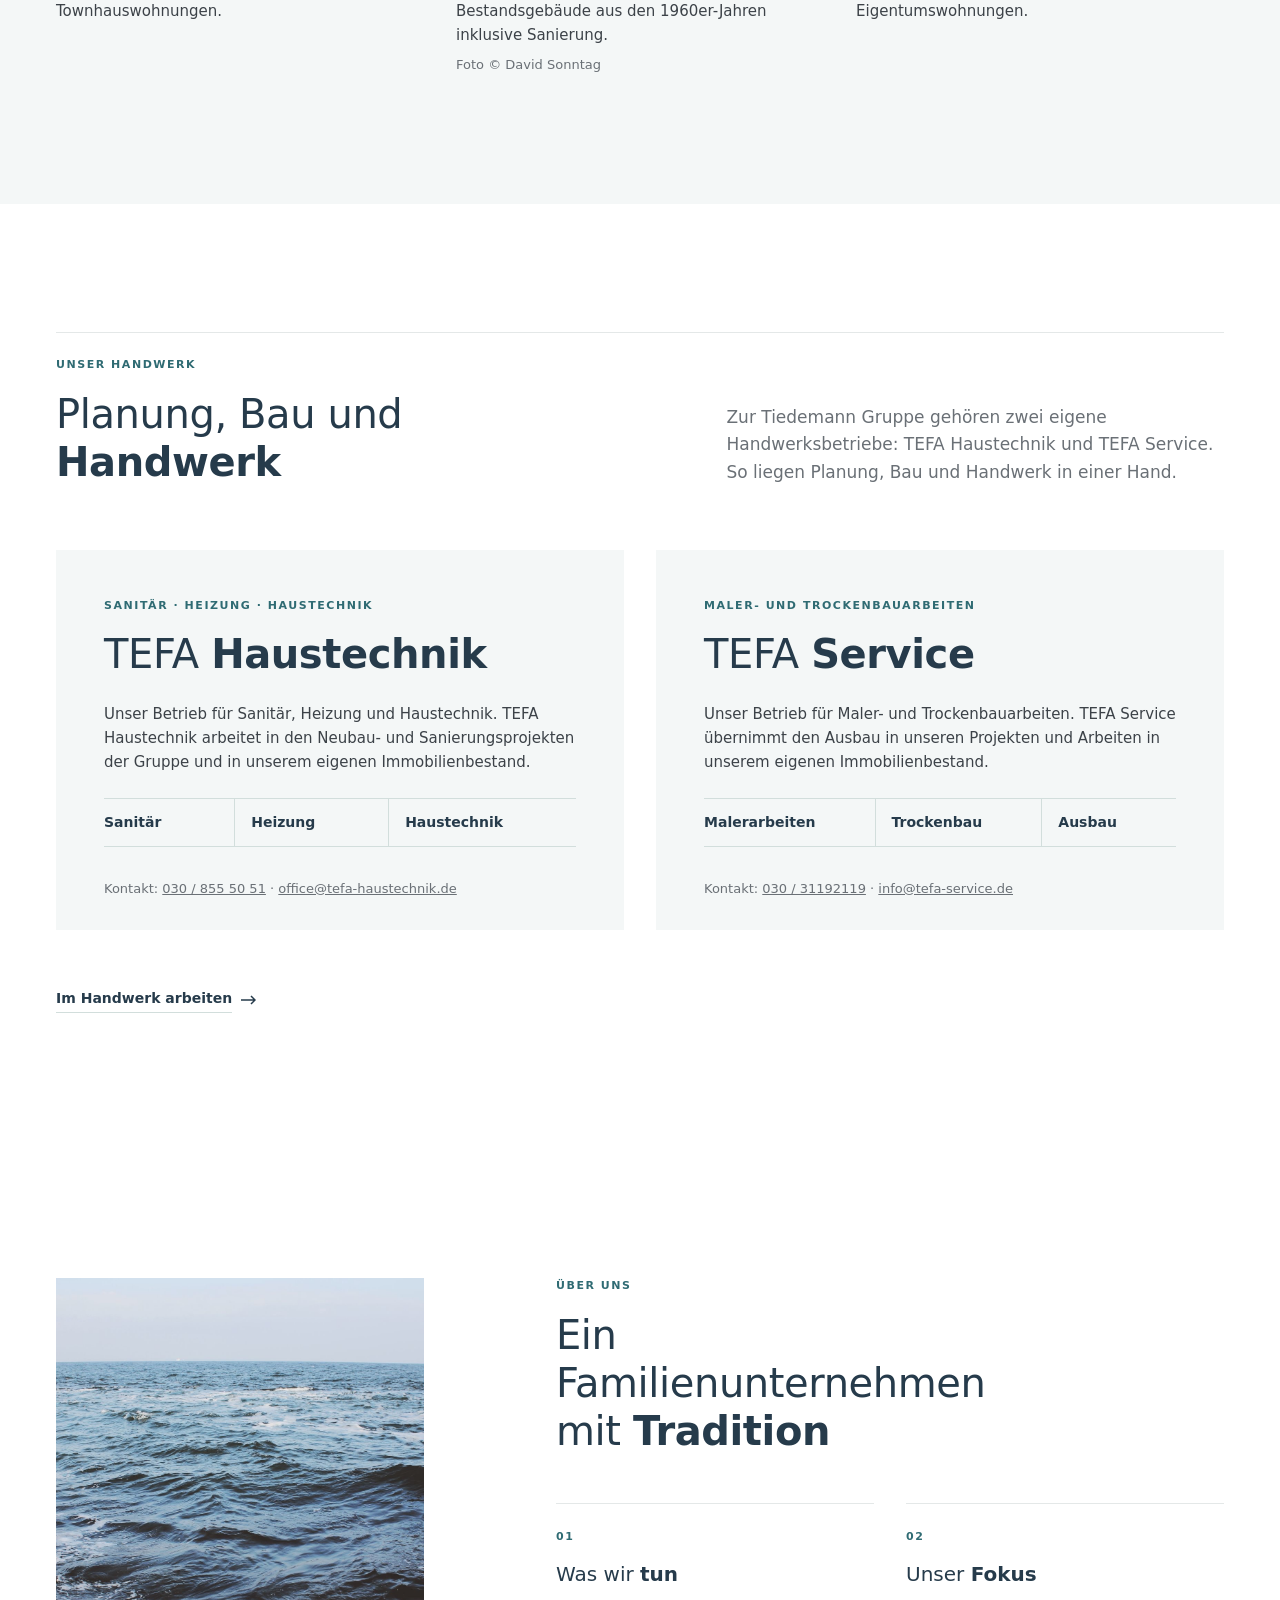
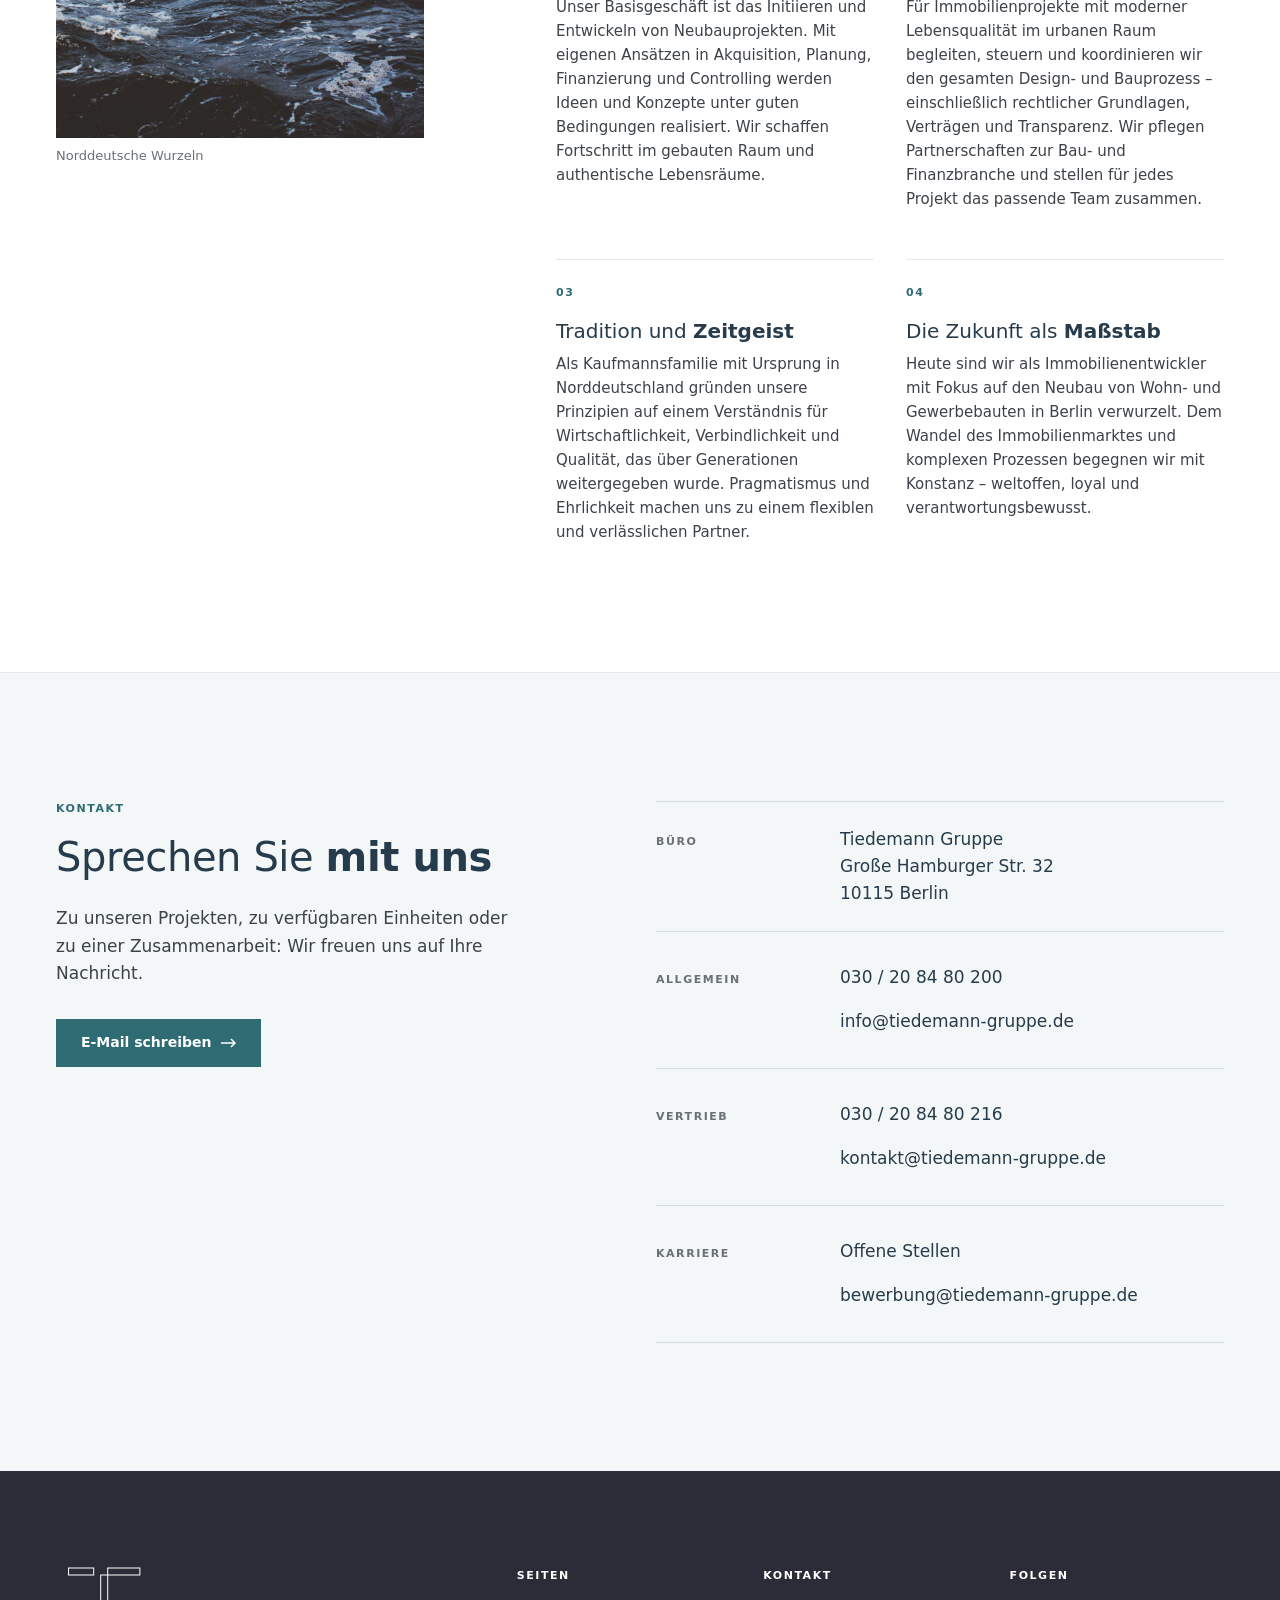
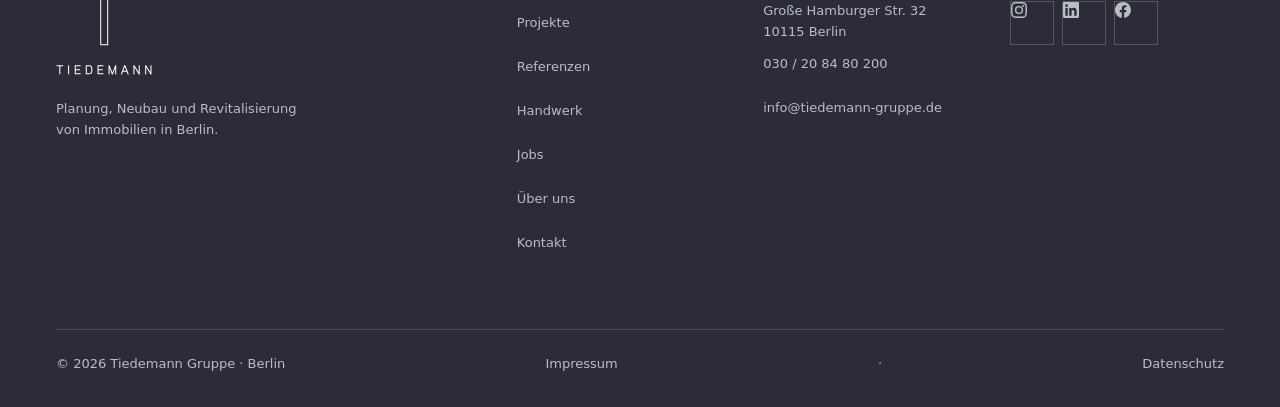
==== commit 08db3e27: "Logo kleiner, T-Zeichen in der Kopfzeile, Slider ohne Bild 1 - Logo oben links von 96 auf 72 px (Des" ====
--- a/index.html
+++ b/index.html
@@ -5,14 +5,14 @@
 <meta name="viewport" content="width=device-width, initial-scale=1">
 <title>Tiedemann Gruppe · Projektentwicklung Berlin</title>
 <meta name="description" content="Die Tiedemann Gruppe plant, baut und revitalisiert Immobilien in Berlin. Aktuelle Projekte: Brunneneck in Berlin-Mitte und Lausitzer Quartier in Berlin-Kreuzberg.">
-<link rel="stylesheet" href="assets/site.css?v=7">
+<link rel="stylesheet" href="assets/site.css?v=8">
 </head>
 <body>
 <a class="skip" href="#inhalt">Zum Inhalt springen</a>
 
 <header class="hdr" id="hdr">
   <div class="wrap hdr-in">
-    <a class="brand-text" href="#start" tabindex="-1" aria-hidden="true">Tiedemann&nbsp;<em>Gruppe</em></a>
+    <a class="brand-text" href="#start" tabindex="-1" aria-hidden="true"><img src="assets/logos/logo-zeichen.svg?v=2" alt="Tiedemann Gruppe" width="41" height="44"></a>
     <button class="menu-btn" type="button" aria-expanded="false" aria-controls="nav" aria-label="Menü öffnen"><span></span></button>
     <nav class="nav" id="nav" aria-label="Hauptnavigation">
       <a href="#projekte">Projekte</a>
@@ -29,25 +29,22 @@
 <!-- ===== Hero ===== -->
 <section class="hero on-photo" id="start" aria-roledescription="Karussell" aria-label="Projekte der Tiedemann Gruppe">
   <div class="slides" id="slides" aria-live="off">
-    <div class="slide is-active" role="group" aria-roledescription="Bild" aria-label="1 von 5">
-      <img src="assets/projekte/brunneneck-strasse.jpg" width="2000" height="1239" style="object-position:62% 50%" fetchpriority="high" alt="Visualisierung des Eckhauses Brunnenstraße 146 mit sanierter Gründerzeitfassade">
-    </div>
-    <div class="slide" role="group" aria-roledescription="Bild" aria-label="2 von 5">
-      <img src="Home%20_%20Tie%20Gruppe_files/84df70_d4bb7d095dd146b08986e99c363a593e~mv2.jpg" width="1728" height="1333" style="object-position:50% 60%" alt="Sanierte Altbauwohnung mit Erkerfenster, hellem Parkett und Sofa">
-    </div>
-    <div class="slide" role="group" aria-roledescription="Bild" aria-label="3 von 5">
+    <div class="slide is-active" role="group" aria-roledescription="Bild" aria-label="1 von 4">
+      <img src="Home%20_%20Tie%20Gruppe_files/84df70_d4bb7d095dd146b08986e99c363a593e~mv2.jpg" width="1728" height="1333" style="object-position:50% 60%" fetchpriority="high" alt="Sanierte Altbauwohnung mit Erkerfenster, hellem Parkett und Sofa">
+    </div>
+    <div class="slide" role="group" aria-roledescription="Bild" aria-label="2 von 4">
       <img src="assets/projekte/altbau-stuckfassade.jpg" width="2000" height="1111" style="object-position:50% 40%" alt="Restaurierte Gründerzeitfassade mit Stuckornamenten und Erker">
     </div>
-    <div class="slide" role="group" aria-roledescription="Bild" aria-label="4 von 5">
+    <div class="slide" role="group" aria-roledescription="Bild" aria-label="3 von 4">
       <img src="assets/projekte/loschmidtstrasse-16.jpg" width="2000" height="2000" style="object-position:55% 32%" alt="Neubau Loschmidtstraße 16 mit hellem Putz und Balkonen zwischen Straßenbäumen">
     </div>
-    <div class="slide" role="group" aria-roledescription="Bild" aria-label="5 von 5">
+    <div class="slide" role="group" aria-roledescription="Bild" aria-label="4 von 4">
       <img src="assets/projekte/goltzstrasse-40b-fassade.jpg" width="2000" height="1100" style="object-position:50% 40%" alt="Neubau Goltzstraße 40b mit dunkler Plattenfassade und Balkonen neben einem Altbau">
     </div>
   </div>
 
   <div class="hero-logo">
-    <div class="wrap"><a href="#start" aria-label="Tiedemann Gruppe, Startseite"><img src="assets/logos/logo-weiss.svg" alt="Tiedemann Gruppe" width="96" height="108"></a></div>
+    <div class="wrap"><a href="#start" aria-label="Tiedemann Gruppe, Startseite"><img src="assets/logos/logo-weiss.svg" alt="Tiedemann Gruppe" width="72" height="81"></a></div>
   </div>
 
   <div class="hero-content">
@@ -58,14 +55,13 @@
       </div>
       <div class="hero-side">
         <div class="cap" aria-live="polite">
-          <div class="cap-item is-active"><a href="https://brunneneckberlin.de/"><span class="label">Aktuell · Berlin-Mitte</span><strong><em>Brunneneck</em> · Straßenansicht</strong></a></div>
-          <div class="cap-item"><a href="../lausitzer/index.html"><span class="label">Aktuell · Berlin-Kreuzberg</span><strong><em>Lausitzer Quartier</em> · Altbau</strong></a></div>
+          <div class="cap-item is-active"><a href="../lausitzer/index.html"><span class="label">Aktuell · Berlin-Kreuzberg</span><strong><em>Lausitzer Quartier</em> · Altbau</strong></a></div>
           <div class="cap-item"><a href="#unternehmen"><span class="label">Revitalisierung · Berlin</span><strong><em>Altbau</em> · Stuckfassade</strong></a></div>
           <div class="cap-item"><a href="#ref-loschmidt"><span class="label">2017 · Berlin-Charlottenburg</span><strong><em>Loschmidtstr. 16</em> · Neubau</strong></a></div>
           <div class="cap-item"><a href="#ref-goltz"><span class="label">2012 · Berlin-Schöneberg</span><strong><em>Goltzstr. 40b</em> · Neubau</strong></a></div>
         </div>
         <div class="ctrl">
-          <span class="count" aria-hidden="true"><b id="cnt">01</b> / 05</span>
+          <span class="count" aria-hidden="true"><b id="cnt">01</b> / 04</span>
           <span class="progress" aria-hidden="true"><i id="prog"></i></span>
           <div class="ctrl-btns">
             <button type="button" id="prev" aria-label="Vorheriges Bild"><svg viewBox="0 0 16 16" fill="none" aria-hidden="true"><path d="M10 3L5 8l5 5" stroke="currentColor" stroke-width="1.5"/></svg></button>
@@ -136,7 +132,7 @@
     <!-- Lausitzer Quartier -->
     <article class="feature feature--rev" aria-labelledby="lau-title">
       <a class="feature-media reveal" href="../lausitzer/index.html" aria-label="Lausitzer Quartier – Projekt ansehen">
-        <img src="Home%20_%20Tie%20Gruppe_files/84df70_d4bb7d095dd146b08986e99c363a593e~mv2.jpg" width="1728" height="1333" loading="lazy" style="object-position:50% 60%" alt="Sanierte Altbauwohnung im Lausitzer Quartier mit Erkerfenster und hellem Parkett">
+        <img src="Home%20_%20Tie%20Gruppe_files/84df70_d4bb7d095dd146b08986e99c363a593e~mv2.jpg" width="1728" height="1333" loading="lazy" style="object-position:50% 60%" fetchpriority="high" alt="Sanierte Altbauwohnung im Lausitzer Quartier mit Erkerfenster und hellem Parkett">
         <span class="tag">Aktuell</span>
       </a>
       <div class="feature-text reveal">
@@ -360,6 +356,6 @@
   </div>
 </dialog>
 
-<script src="assets/site.js?v=7"></script>
+<script src="assets/site.js?v=8"></script>
 </body>
 </html>
--- a/assets/site.css
+++ b/assets/site.css
@@ -65,6 +65,7 @@
 .hdr.solid{ background:var(--white); color:var(--primary); border-bottom-color:var(--line); }
 .hdr.solid .hdr-in{ padding-top:0; }
 .hdr.solid .brand-text{ opacity:1; visibility:visible; }
+.brand-text img{ width:auto; height:44px; }
 .hdr.solid .nav a:hover{ border-bottom-color:var(--accent); }
 .menu-btn{ display:none; width:var(--ctl); height:var(--ctl); align-items:center; justify-content:center; }
 .menu-btn span{ display:block; width:22px; height:1px; background:currentColor; position:relative; }
@@ -97,7 +98,8 @@
 .hero::after{ bottom:0; height:70%; background:linear-gradient(rgba(20,24,28,0), rgba(20,24,28,.62)); }
 .hero-logo{ position:absolute; z-index:3; top:var(--s3); left:0; right:0; pointer-events:none; }
 .hero-logo a{ display:inline-block; pointer-events:auto; }
-.hero-logo img{ width:96px; height:108px; } /* Mindestgröße mit Wortmarke */
+.hero-logo img{ width:72px; height:81px; }
+@media (min-width:1024px){ .hero-logo img{ width:80px; height:90px; } }
 .hero-content{ position:absolute; z-index:2; left:0; right:0; bottom:0; padding-bottom:var(--s4); }
 .hero-grid{ display:grid; gap:var(--s4); align-items:end; }
 .hero h1{ color:var(--white); max-width:13ch; }
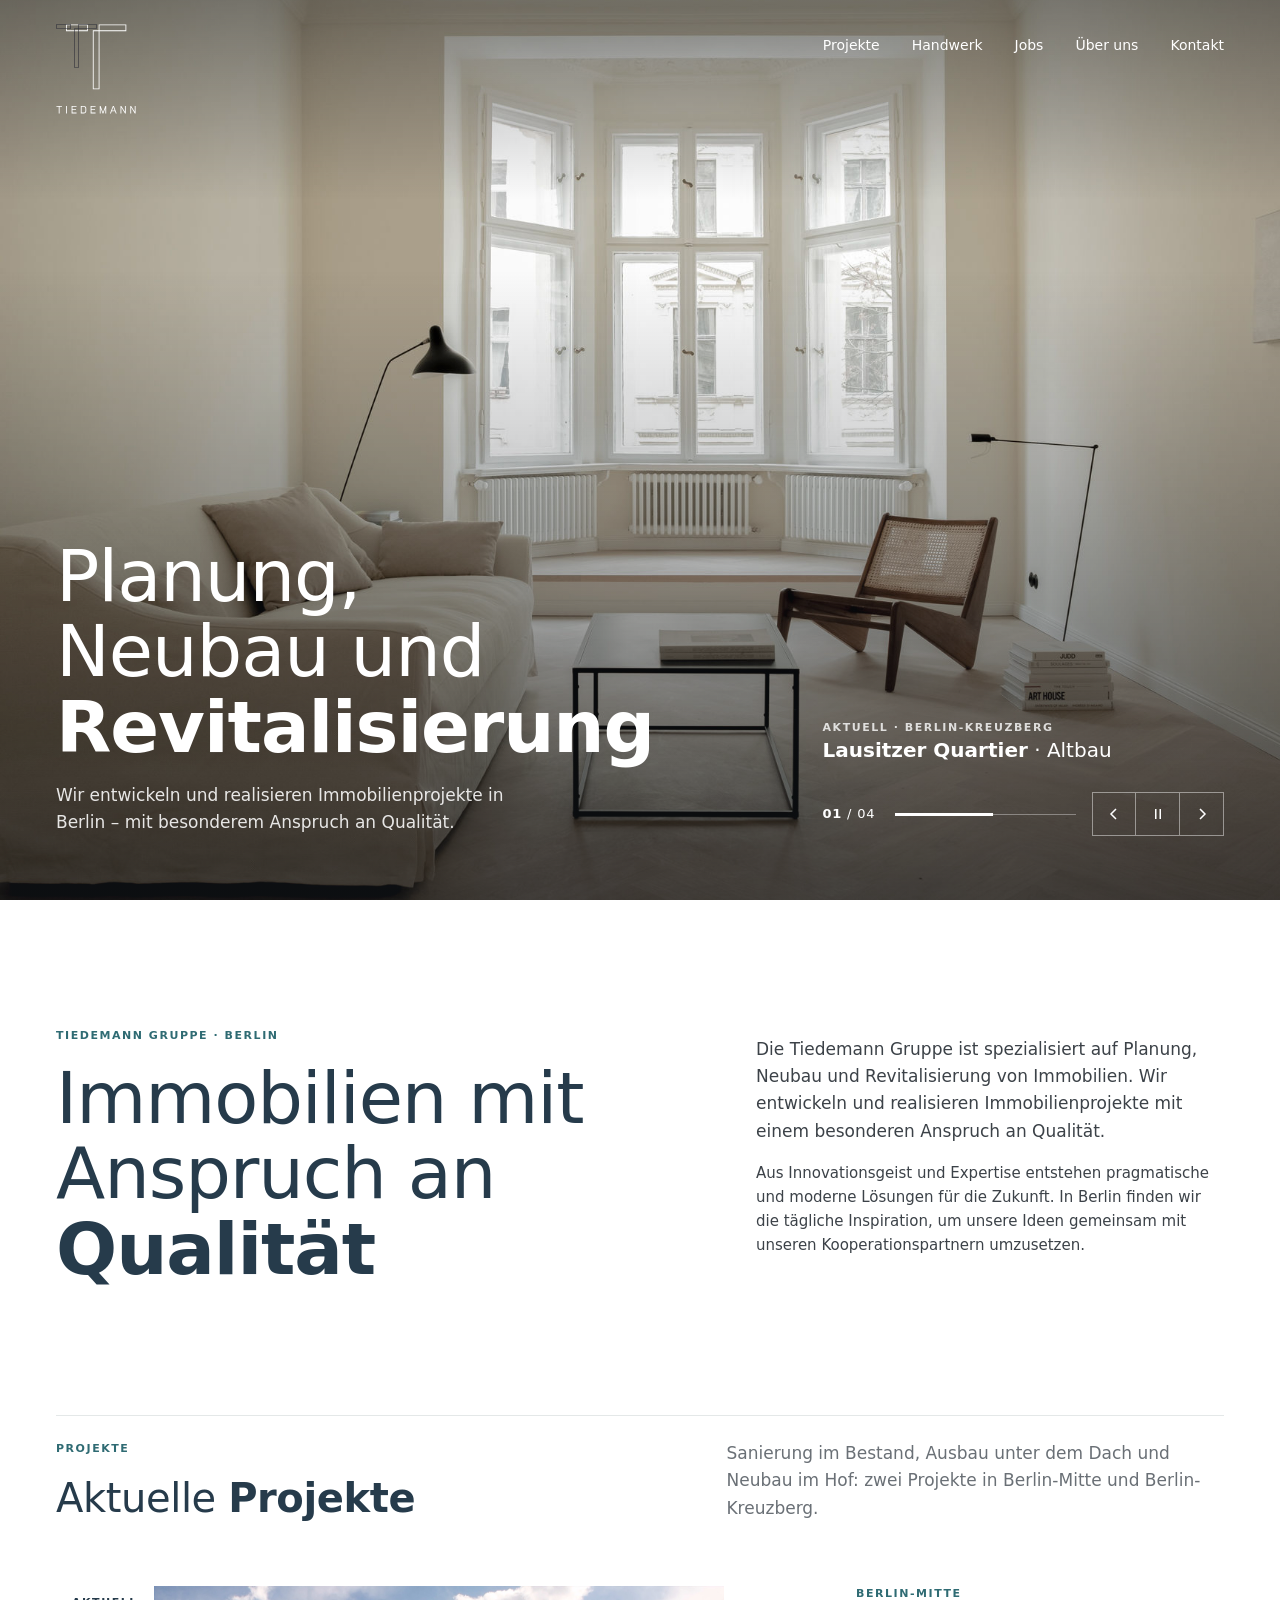
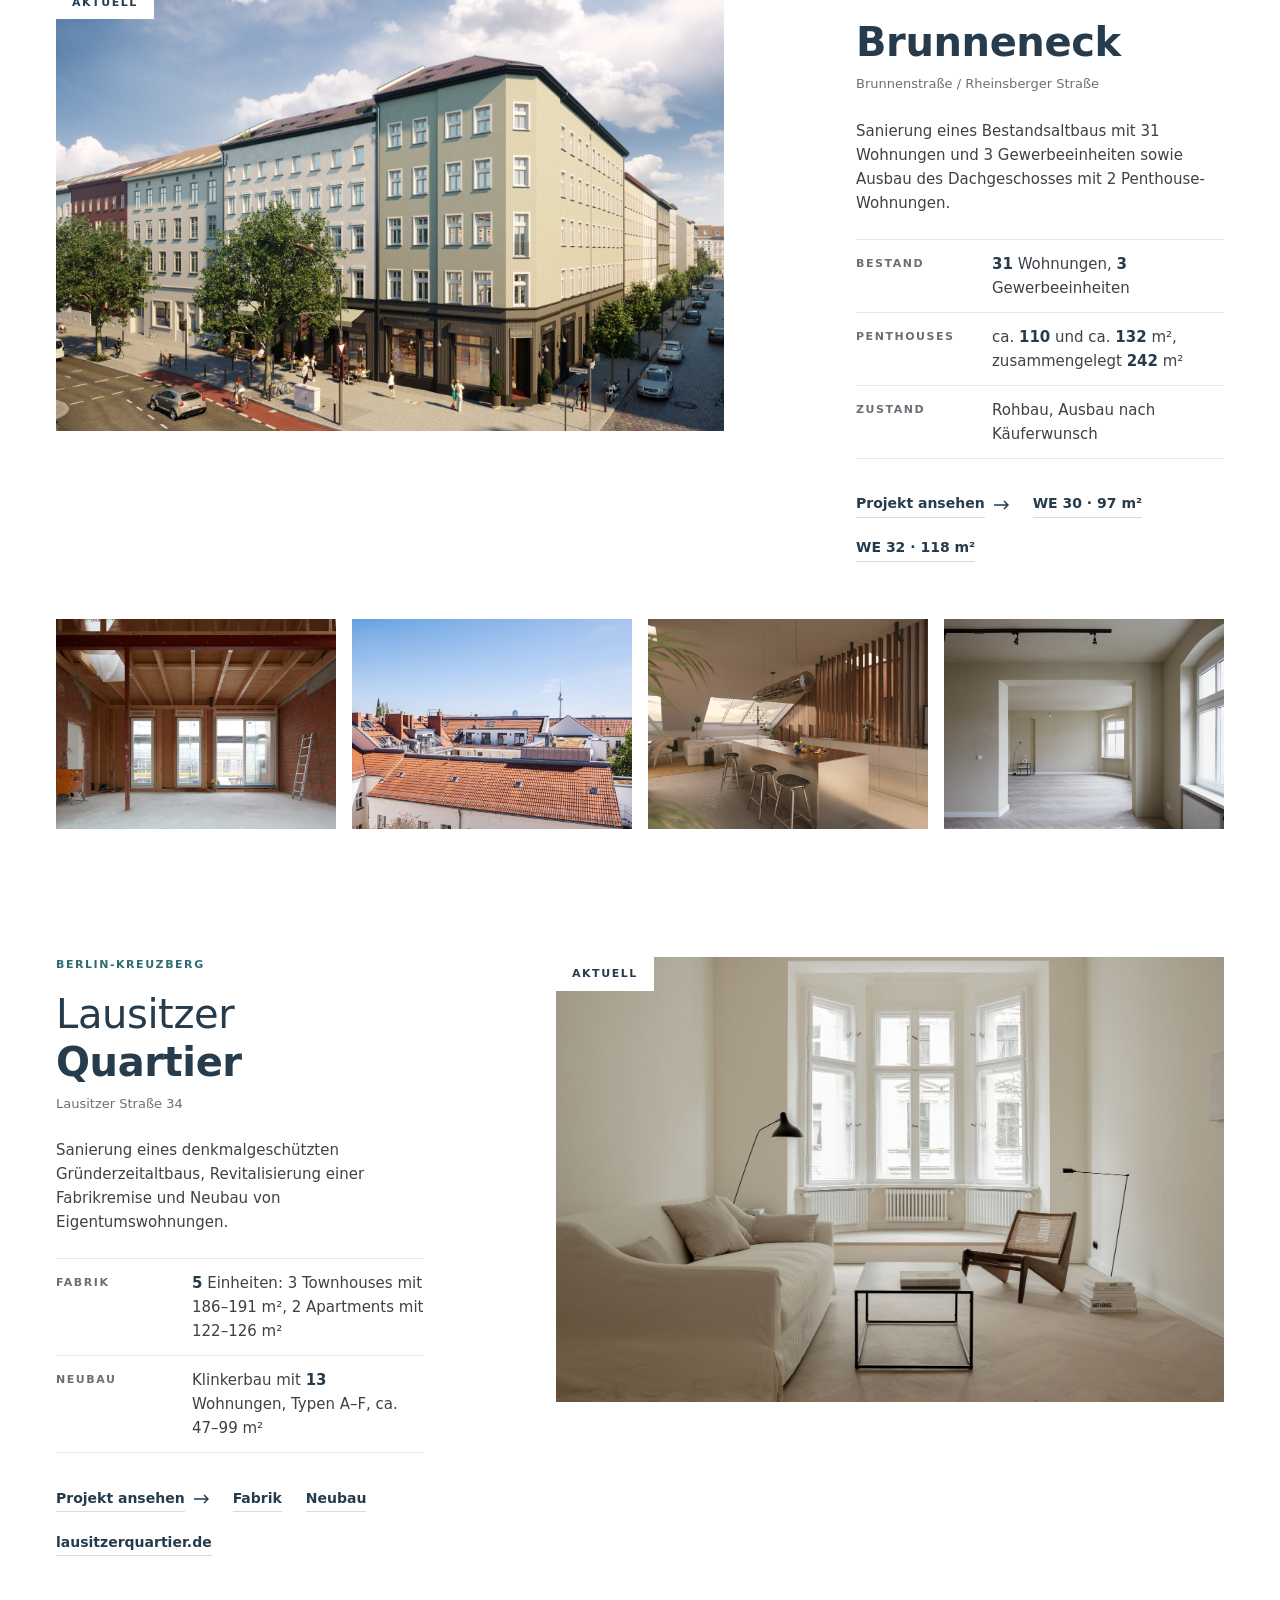
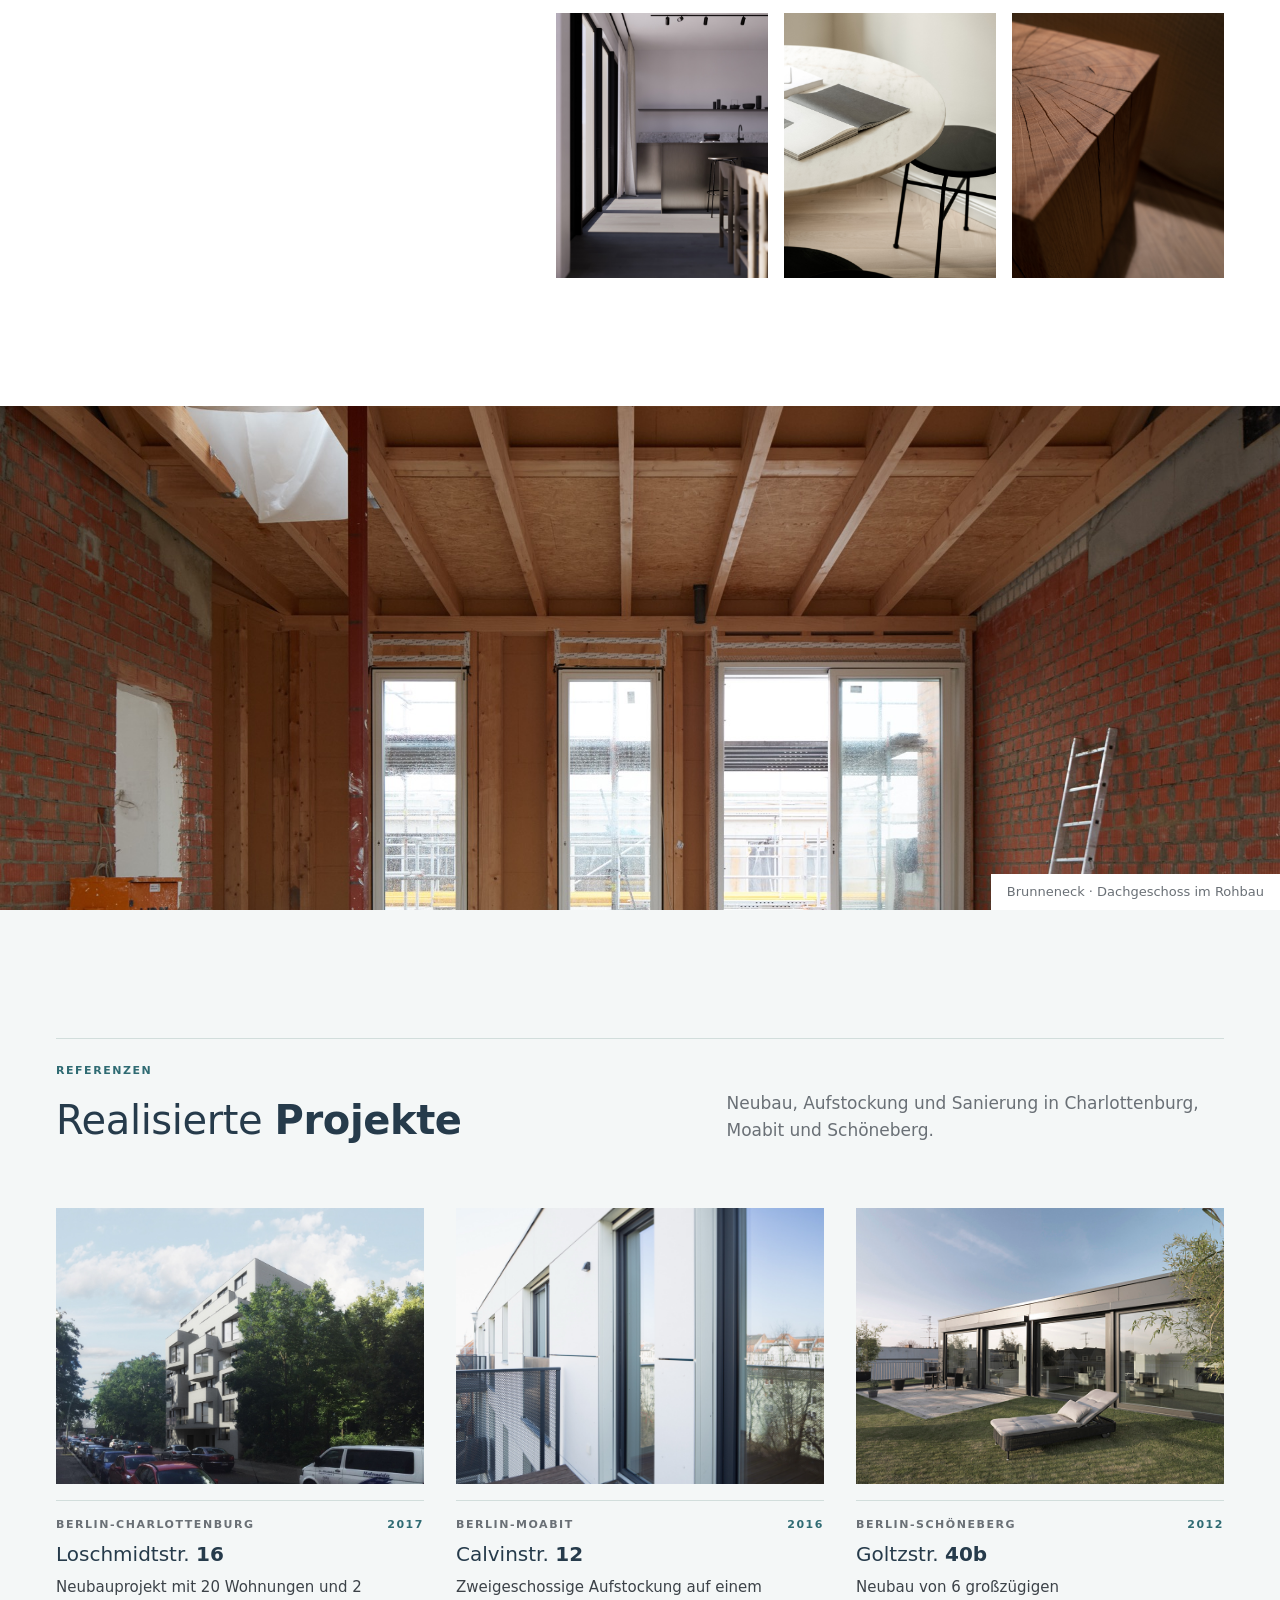
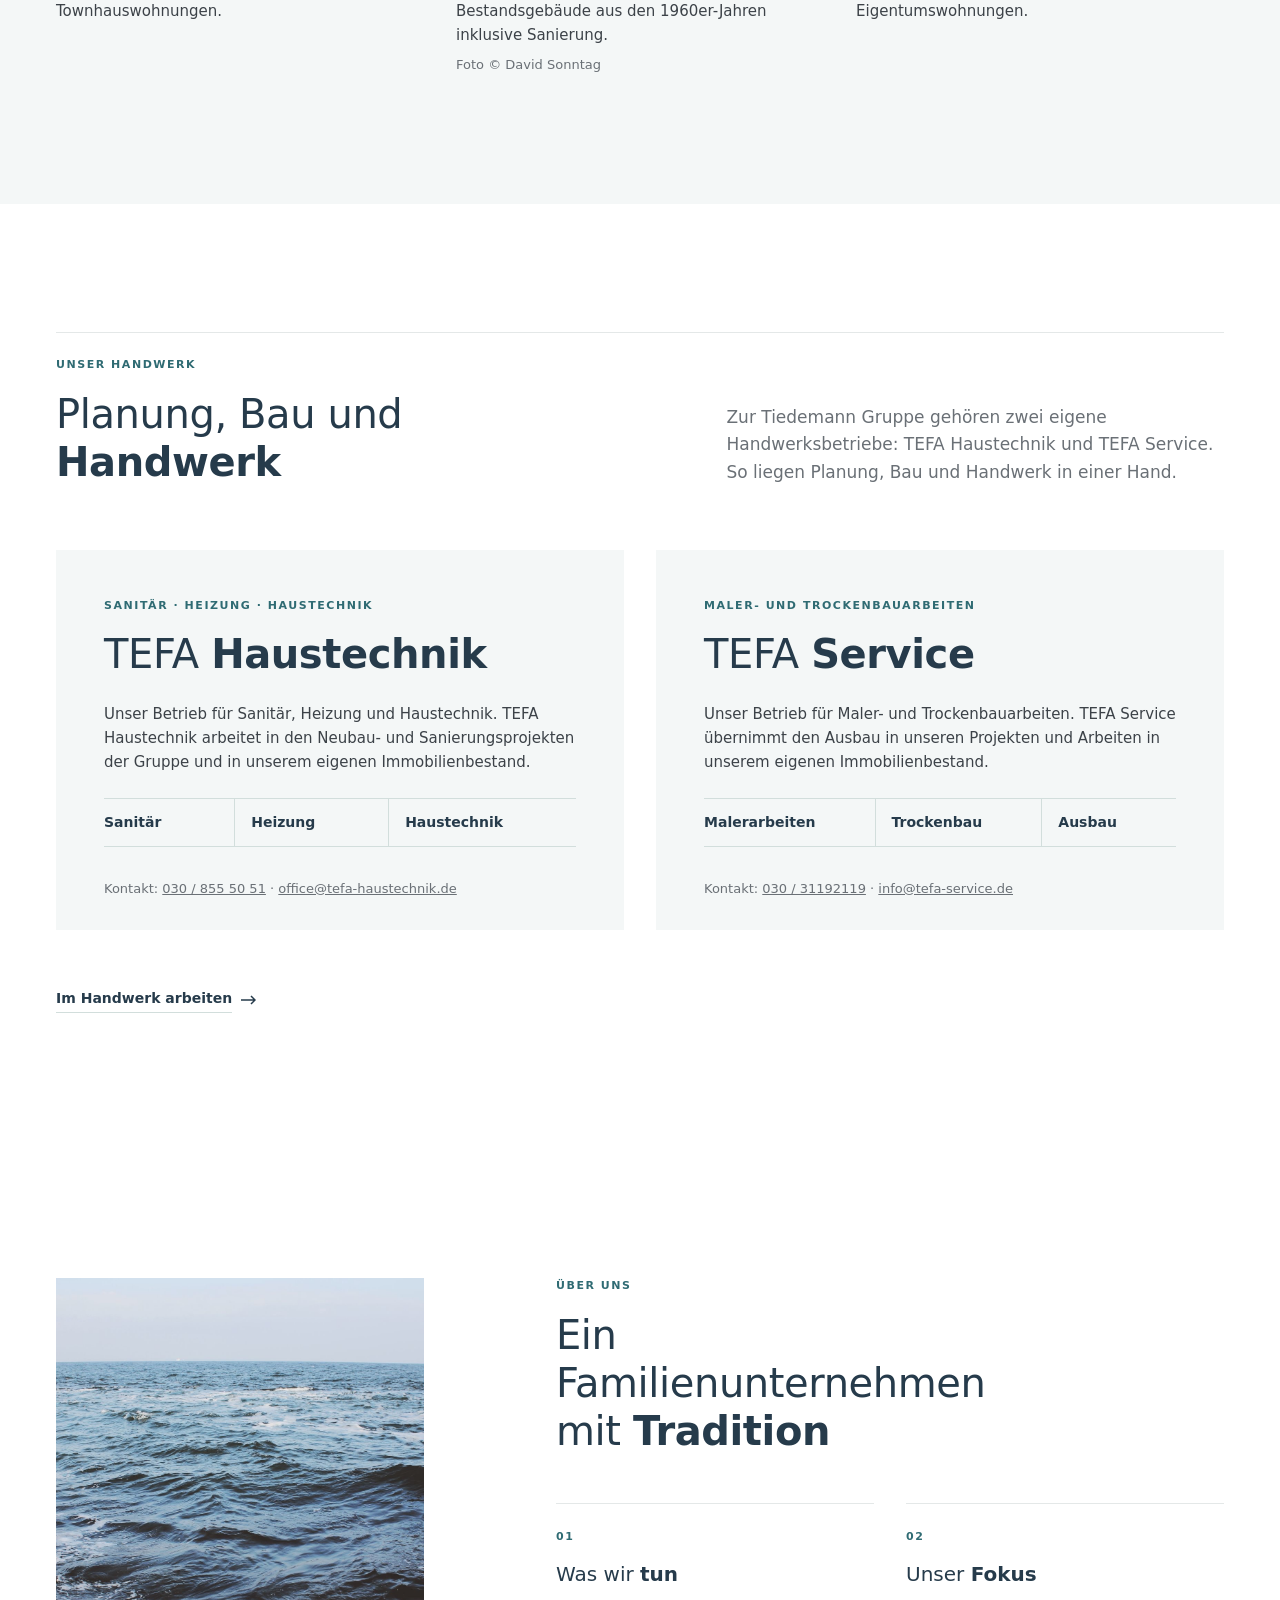
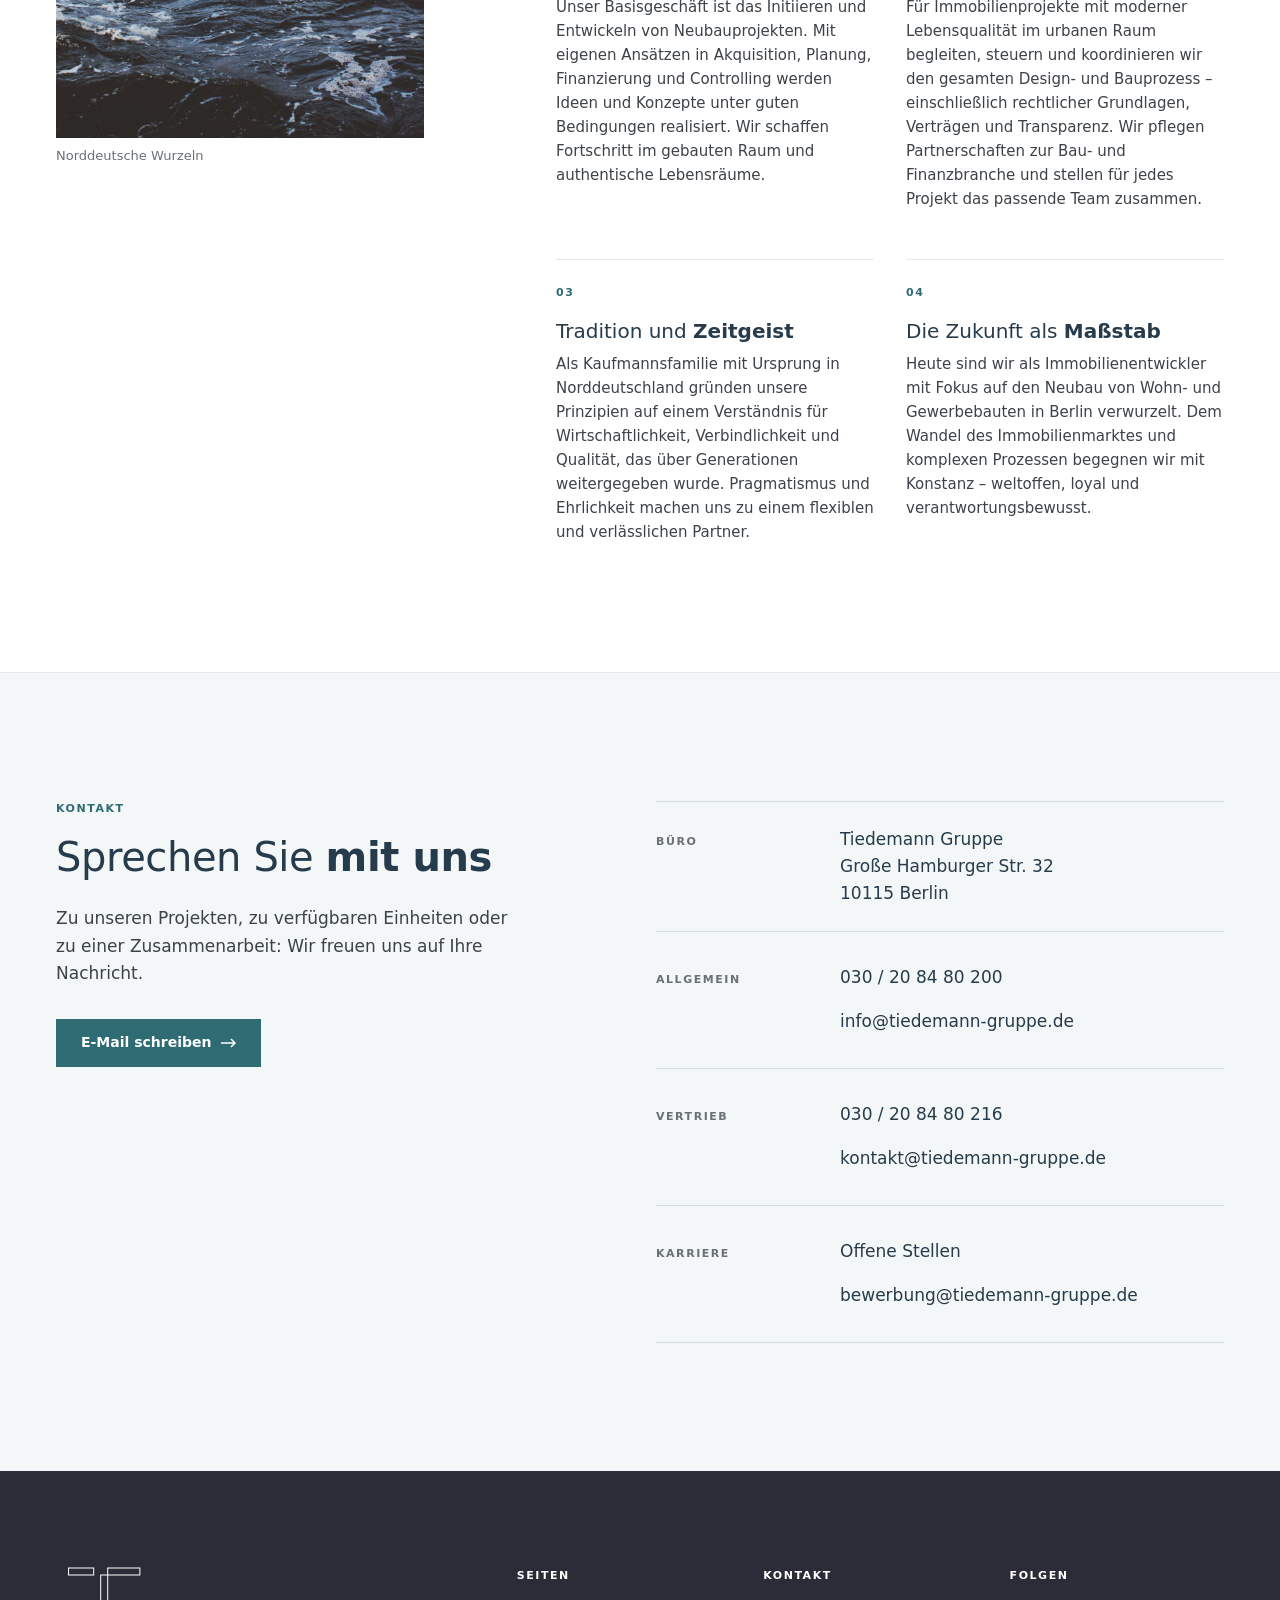
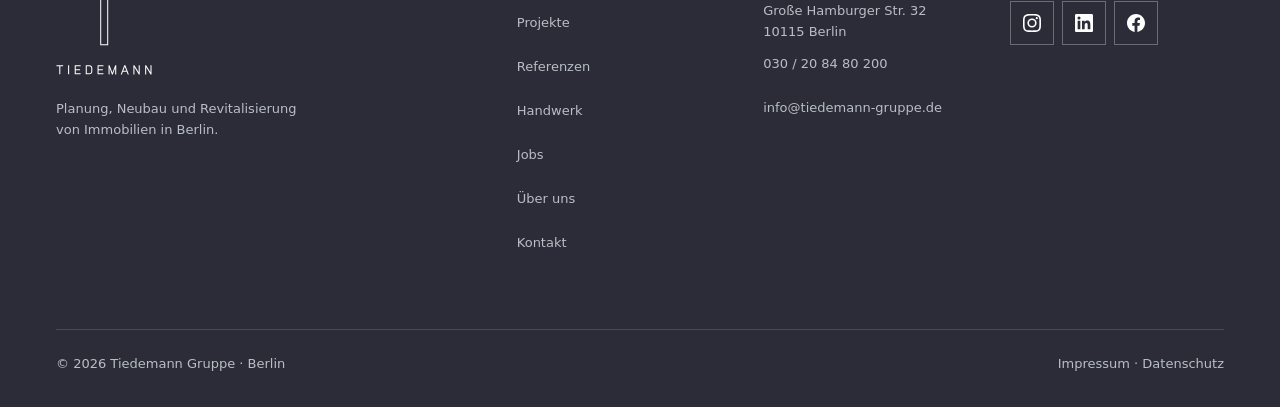
==== commit 4a25ab91: "SEO-Grundlagen, Favicon, Social-Icons im Footer - Titel und Beschreibungen gekürzt, Canonical auf ww" ====
--- a/index.html
+++ b/index.html
@@ -3,8 +3,63 @@
 <head>
 <meta charset="UTF-8">
 <meta name="viewport" content="width=device-width, initial-scale=1">
-<title>Tiedemann Gruppe · Projektentwicklung Berlin</title>
-<meta name="description" content="Die Tiedemann Gruppe plant, baut und revitalisiert Immobilien in Berlin. Aktuelle Projekte: Brunneneck in Berlin-Mitte und Lausitzer Quartier in Berlin-Kreuzberg.">
+<title>Tiedemann Gruppe | Projektentwicklung und Neubau in Berlin</title>
+<meta name="description" content="Familienunternehmen für Projektentwicklung, Neubau und Revitalisierung in Berlin. Aktuell: Brunneneck in Mitte und Lausitzer Quartier in Kreuzberg.">
+<link rel="canonical" href="https://www.tiedemann-gruppe.de/">
+<link rel="icon" href="favicon.ico" sizes="any">
+<link rel="icon" type="image/png" sizes="32x32" href="assets/icons/favicon-32.png">
+<link rel="apple-touch-icon" href="apple-touch-icon.png">
+<meta name="theme-color" content="#263b4b">
+<meta property="og:type" content="website">
+<meta property="og:locale" content="de_DE">
+<meta property="og:site_name" content="Tiedemann Gruppe">
+<meta property="og:title" content="Tiedemann Gruppe | Projektentwicklung und Neubau in Berlin">
+<meta property="og:description" content="Familienunternehmen für Projektentwicklung, Neubau und Revitalisierung in Berlin. Aktuell: Brunneneck in Mitte und Lausitzer Quartier in Kreuzberg.">
+<meta property="og:url" content="https://www.tiedemann-gruppe.de/">
+<meta property="og:image" content="https://www.tiedemann-gruppe.de/assets/og/startseite.jpg">
+<meta property="og:image:width" content="1200">
+<meta property="og:image:height" content="630">
+<meta property="og:image:alt" content="Sanierte Altbauwohnung mit Erkerfenster im Lausitzer Quartier">
+<meta name="twitter:card" content="summary_large_image">
+<script type="application/ld+json">
+{
+ "@context": "https://schema.org",
+ "@graph": [
+  {
+   "@type": "Organization",
+   "@id": "https://www.tiedemann-gruppe.de/#organisation",
+   "name": "Tiedemann Gruppe",
+   "legalName": "Tiedemann Projekt GmbH",
+   "url": "https://www.tiedemann-gruppe.de/",
+   "logo": "https://www.tiedemann-gruppe.de/assets/icons/icon-512.png",
+   "email": "info@tiedemann-gruppe.de",
+   "telephone": "+49 30 20848200",
+   "address": {
+    "@type": "PostalAddress",
+    "streetAddress": "Große Hamburger Straße 32",
+    "postalCode": "10115",
+    "addressLocality": "Berlin",
+    "addressCountry": "DE"
+   },
+   "sameAs": [
+    "https://www.instagram.com/tiedemann_gruppe/",
+    "https://www.linkedin.com/company/tiedemann-gruppe/",
+    "https://www.facebook.com/tiedemanngruppe"
+   ]
+  },
+  {
+   "@type": "WebSite",
+   "@id": "https://www.tiedemann-gruppe.de/#website",
+   "url": "https://www.tiedemann-gruppe.de/",
+   "name": "Tiedemann Gruppe",
+   "inLanguage": "de-DE",
+   "publisher": {
+    "@id": "https://www.tiedemann-gruppe.de/#organisation"
+   }
+  }
+ ]
+}
+</script>
 <link rel="stylesheet" href="assets/site.css?v=8">
 </head>
 <body>
@@ -30,7 +85,7 @@
 <section class="hero on-photo" id="start" aria-roledescription="Karussell" aria-label="Projekte der Tiedemann Gruppe">
   <div class="slides" id="slides" aria-live="off">
     <div class="slide is-active" role="group" aria-roledescription="Bild" aria-label="1 von 4">
-      <img src="Home%20_%20Tie%20Gruppe_files/84df70_d4bb7d095dd146b08986e99c363a593e~mv2.jpg" width="1728" height="1333" style="object-position:50% 60%" fetchpriority="high" alt="Sanierte Altbauwohnung mit Erkerfenster, hellem Parkett und Sofa">
+      <img src="assets/projekte/lausitzer-altbau-wohnzimmer.jpg" width="1728" height="1333" style="object-position:50% 60%" fetchpriority="high" alt="Sanierte Altbauwohnung mit Erkerfenster, hellem Parkett und Sofa">
     </div>
     <div class="slide" role="group" aria-roledescription="Bild" aria-label="2 von 4">
       <img src="assets/projekte/altbau-stuckfassade.jpg" width="2000" height="1111" style="object-position:50% 40%" alt="Restaurierte Gründerzeitfassade mit Stuckornamenten und Erker">
@@ -132,7 +187,7 @@
     <!-- Lausitzer Quartier -->
     <article class="feature feature--rev" aria-labelledby="lau-title">
       <a class="feature-media reveal" href="../lausitzer/index.html" aria-label="Lausitzer Quartier – Projekt ansehen">
-        <img src="Home%20_%20Tie%20Gruppe_files/84df70_d4bb7d095dd146b08986e99c363a593e~mv2.jpg" width="1728" height="1333" loading="lazy" style="object-position:50% 60%" fetchpriority="high" alt="Sanierte Altbauwohnung im Lausitzer Quartier mit Erkerfenster und hellem Parkett">
+        <img src="assets/projekte/lausitzer-altbau-wohnzimmer.jpg" width="1728" height="1333" loading="lazy" style="object-position:50% 60%" alt="Sanierte Altbauwohnung im Lausitzer Quartier mit Erkerfenster und hellem Parkett">
         <span class="tag">Aktuell</span>
       </a>
       <div class="feature-text reveal">
@@ -336,7 +391,7 @@
     </div>
     <div class="footer-bottom">
       <span>© 2026 Tiedemann Gruppe · Berlin</span>
-      <a href="impressum.html">Impressum</a> · <a href="impressum.html#datenschutz">Datenschutz</a>
+      <span class="footer-legal"><a href="impressum.html">Impressum</a> · <a href="impressum.html#datenschutz">Datenschutz</a></span>
     </div>
   </div>
 </footer>
--- a/assets/site.css
+++ b/assets/site.css
@@ -249,9 +249,9 @@
 .footer li a,.footer address a{ display:inline-flex; align-items:center; min-height:var(--ctl); }
 .footer address{ line-height:1.6; }
 .social{ display:flex; gap:var(--s1); }
-.social a{ width:var(--ctl); height:var(--ctl); justify-content:center; border:1px solid rgba(255,255,255,.2); }
-.social a:hover{ border-color:var(--white); }
-.social svg{ width:16px; height:16px; fill:currentColor; }
+.social a{ display:inline-flex; align-items:center; justify-content:center; width:var(--ctl); height:var(--ctl); color:var(--white); border:1px solid rgba(255,255,255,.3); transition:border-color .2s, background-color .2s; }
+.social a:hover{ border-color:var(--white); background:rgba(255,255,255,.08); }
+.social svg{ width:18px; height:18px; fill:currentColor; }
 .footer-bottom{ margin-top:var(--s6); padding-top:var(--s3); border-top:1px solid rgba(255,255,255,.14); display:flex; flex-wrap:wrap; justify-content:space-between; gap:var(--s2); align-items:center; }
 
 /* ===== Lightbox ===== */
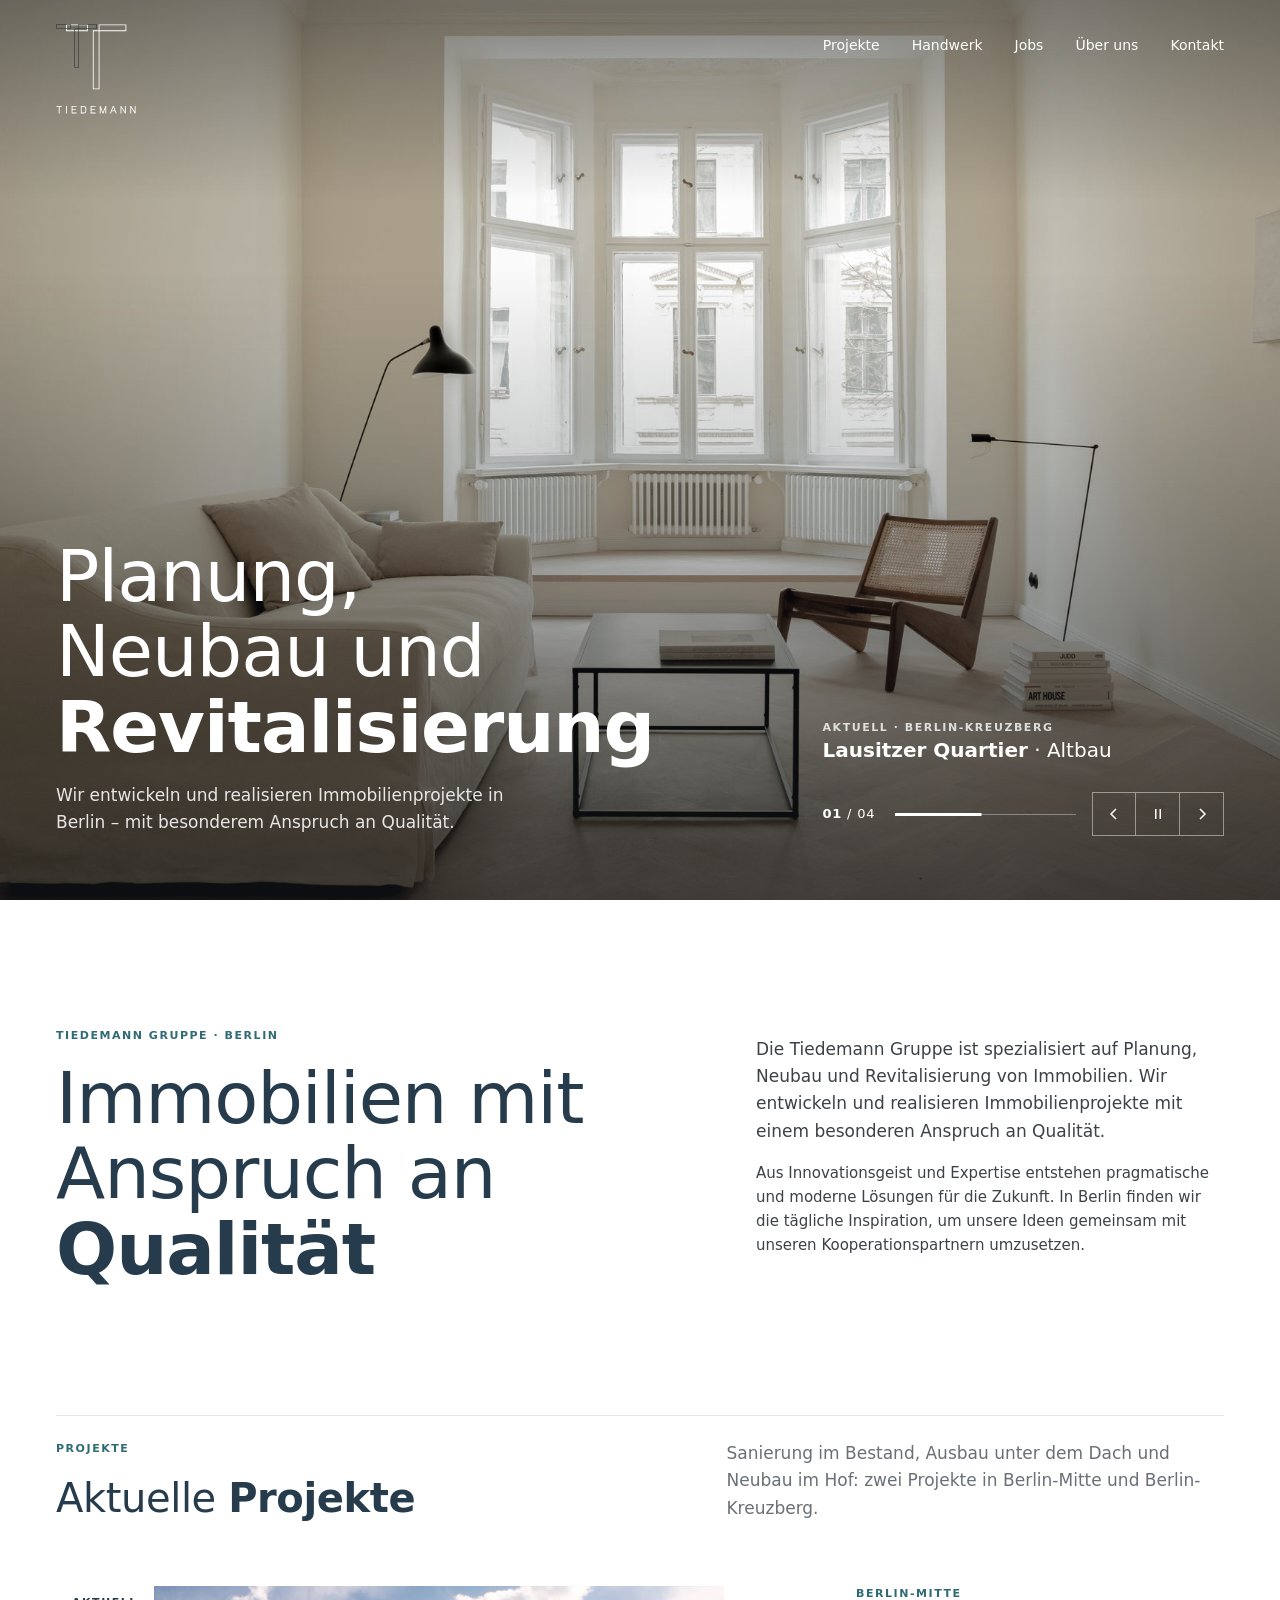
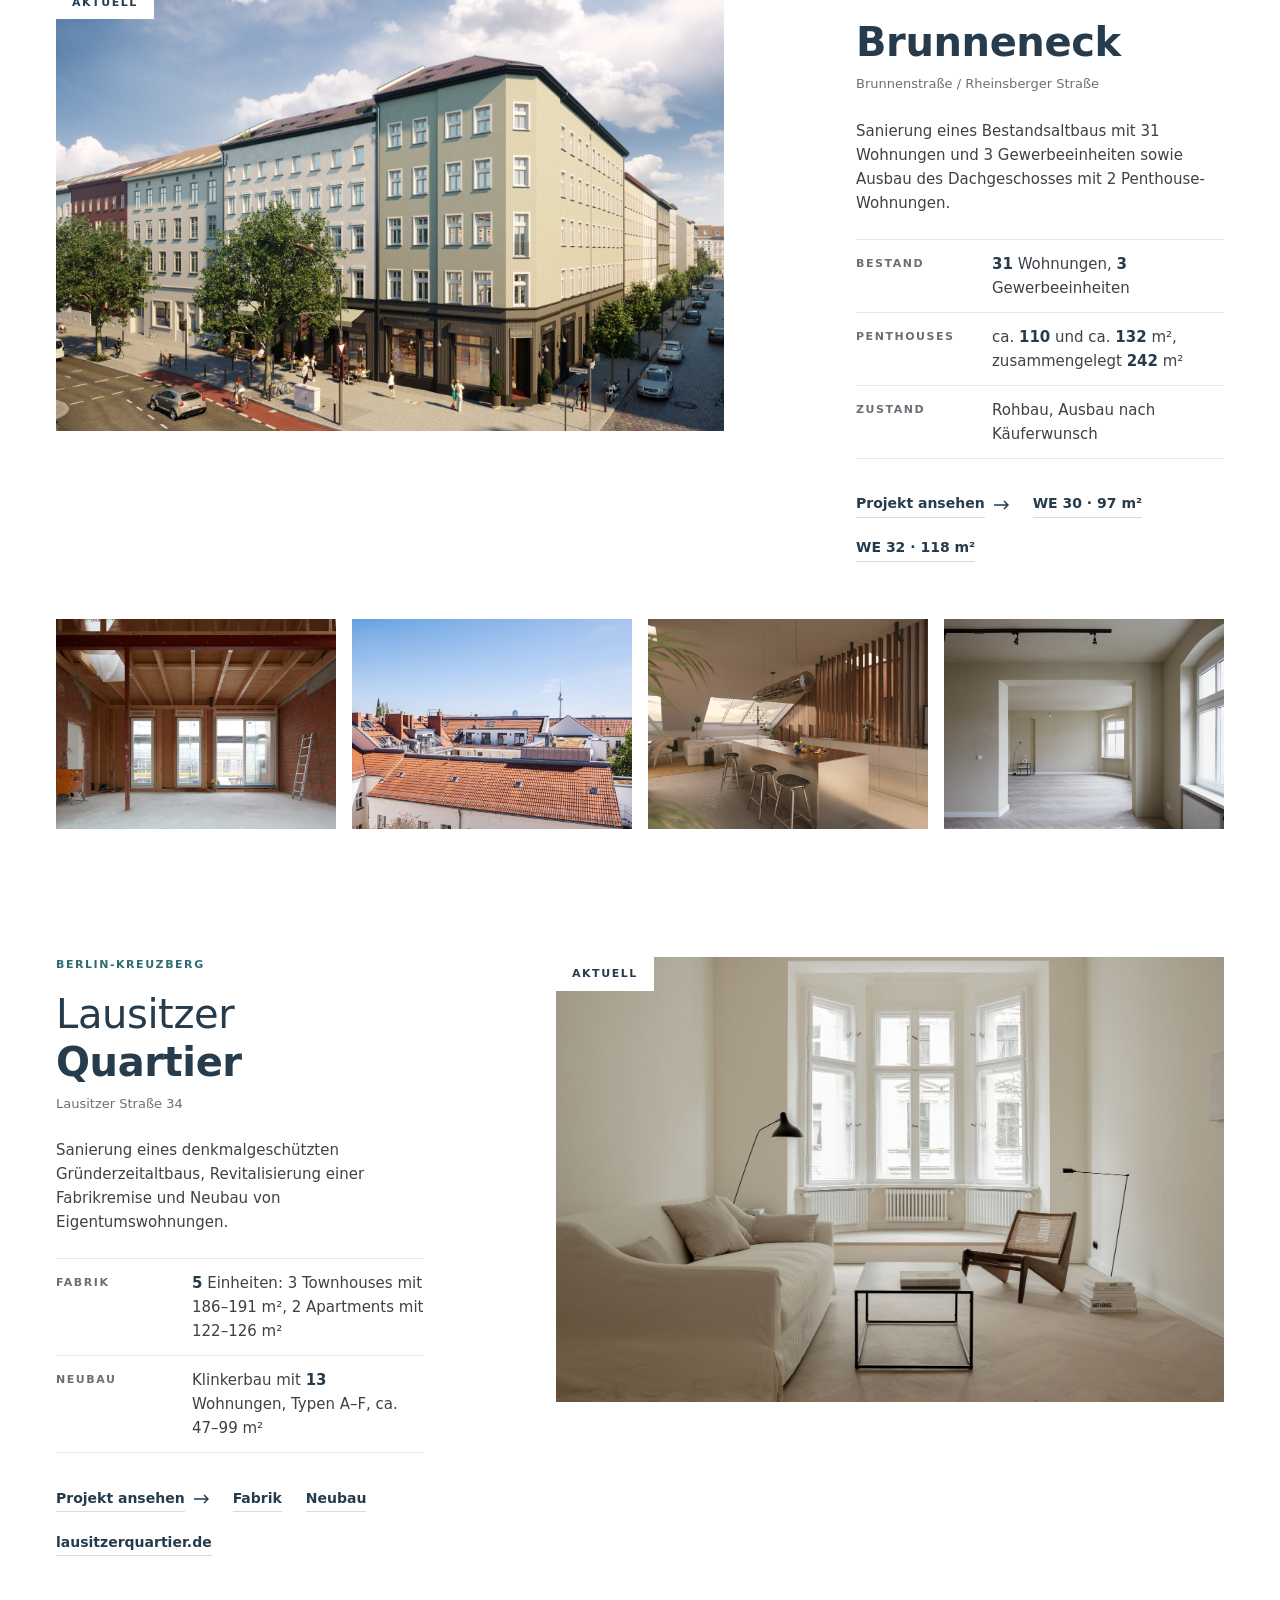
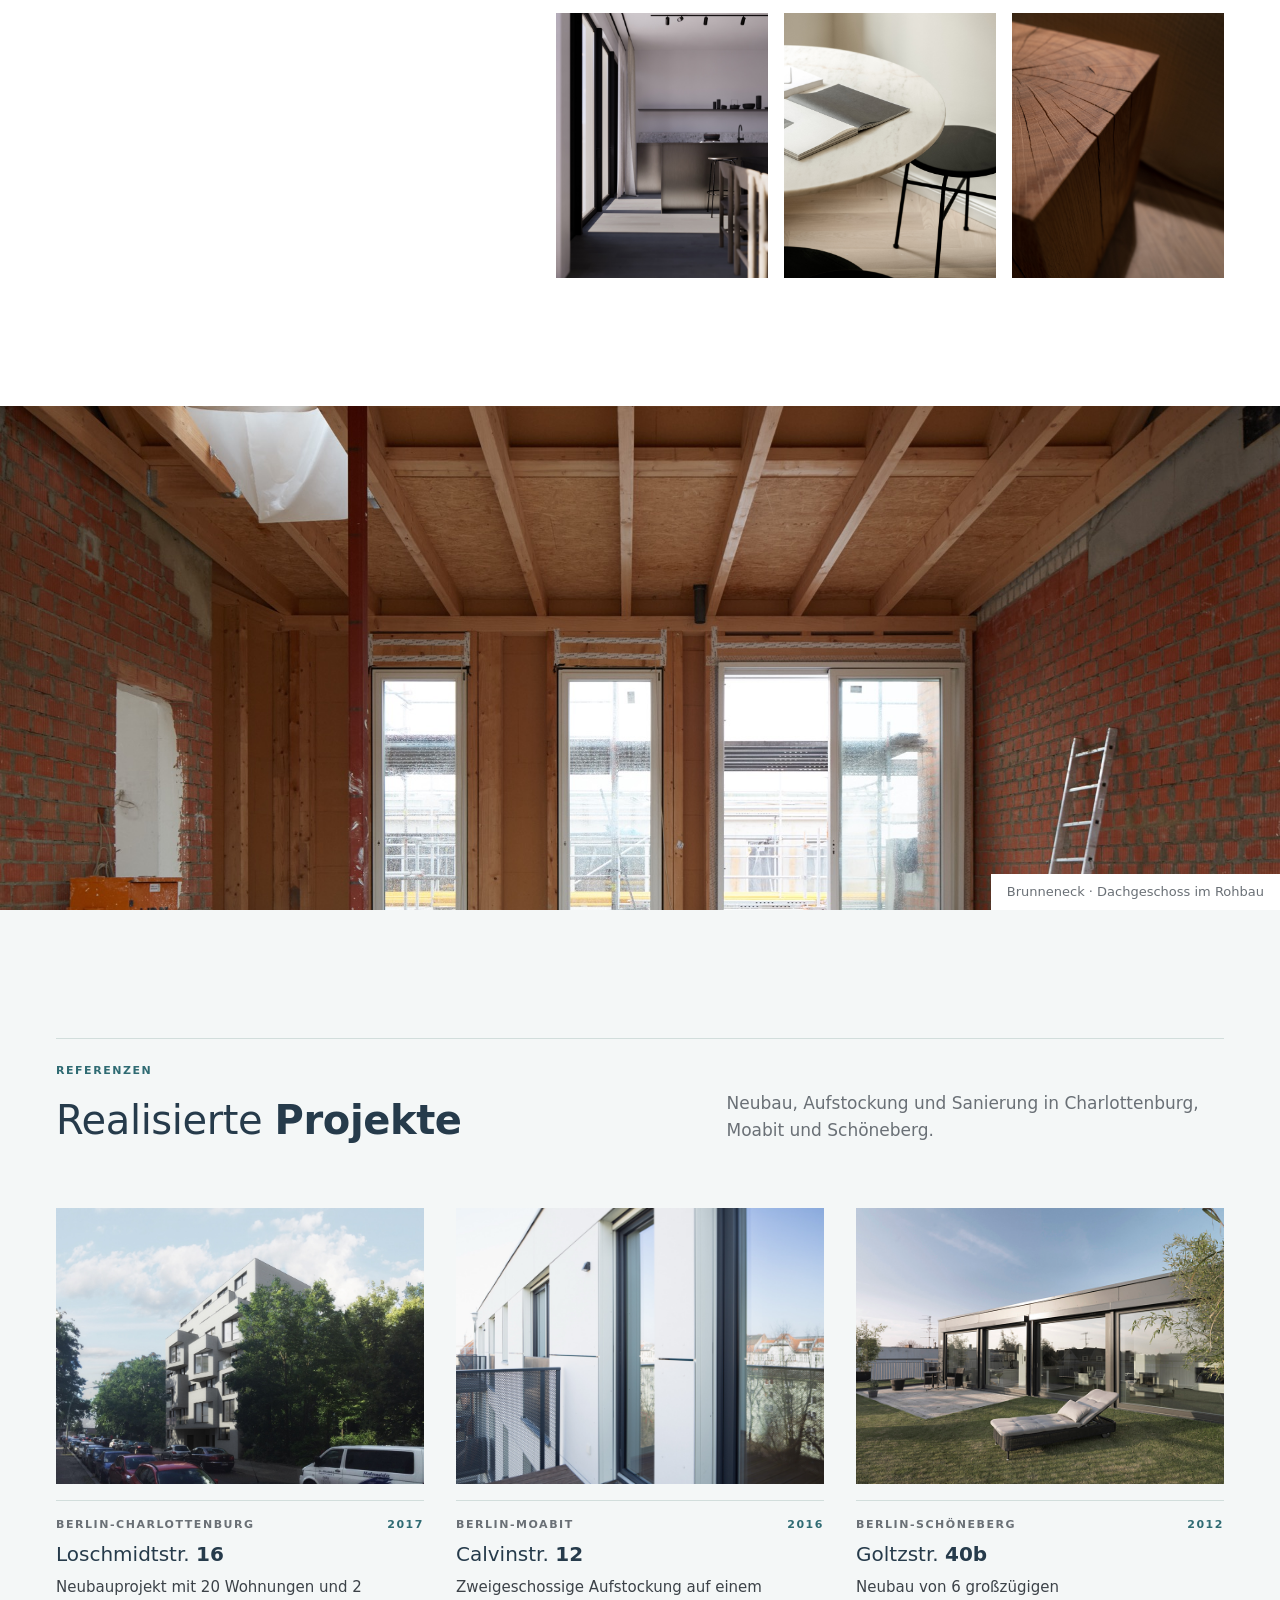
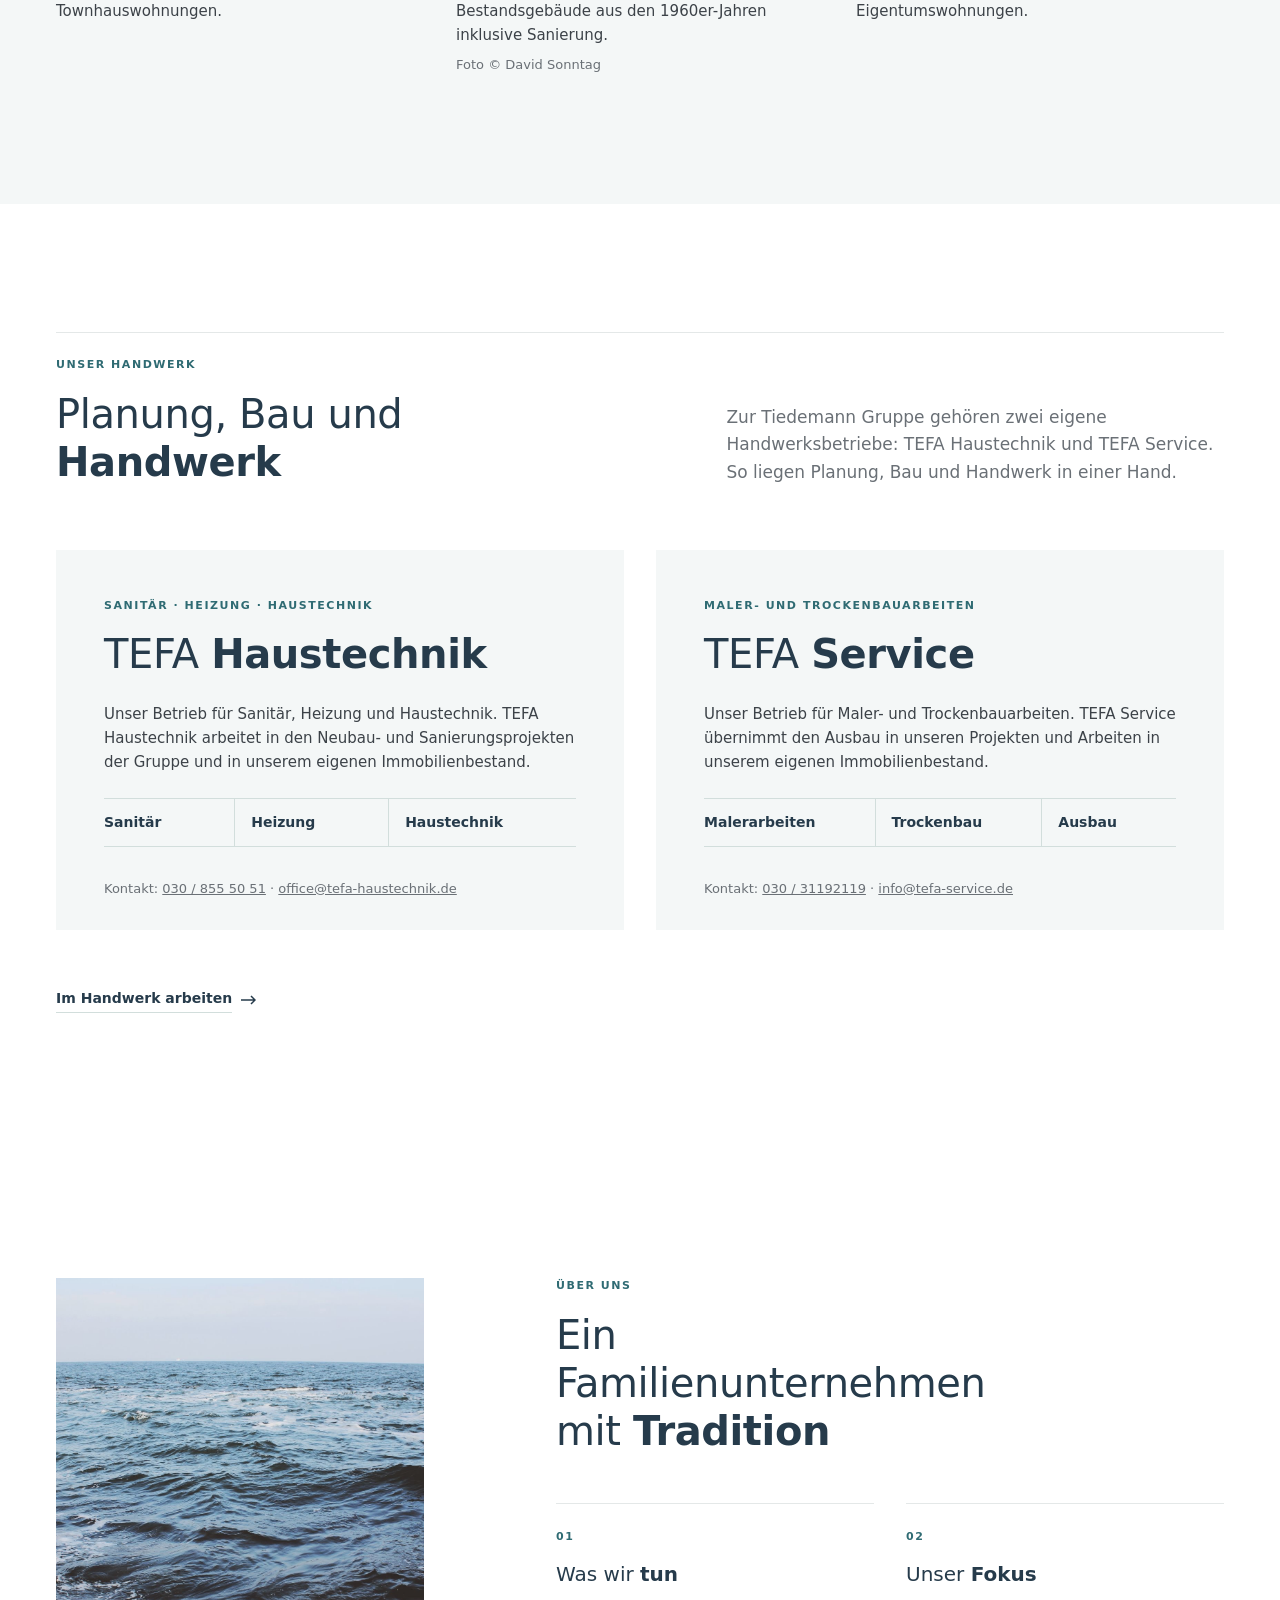
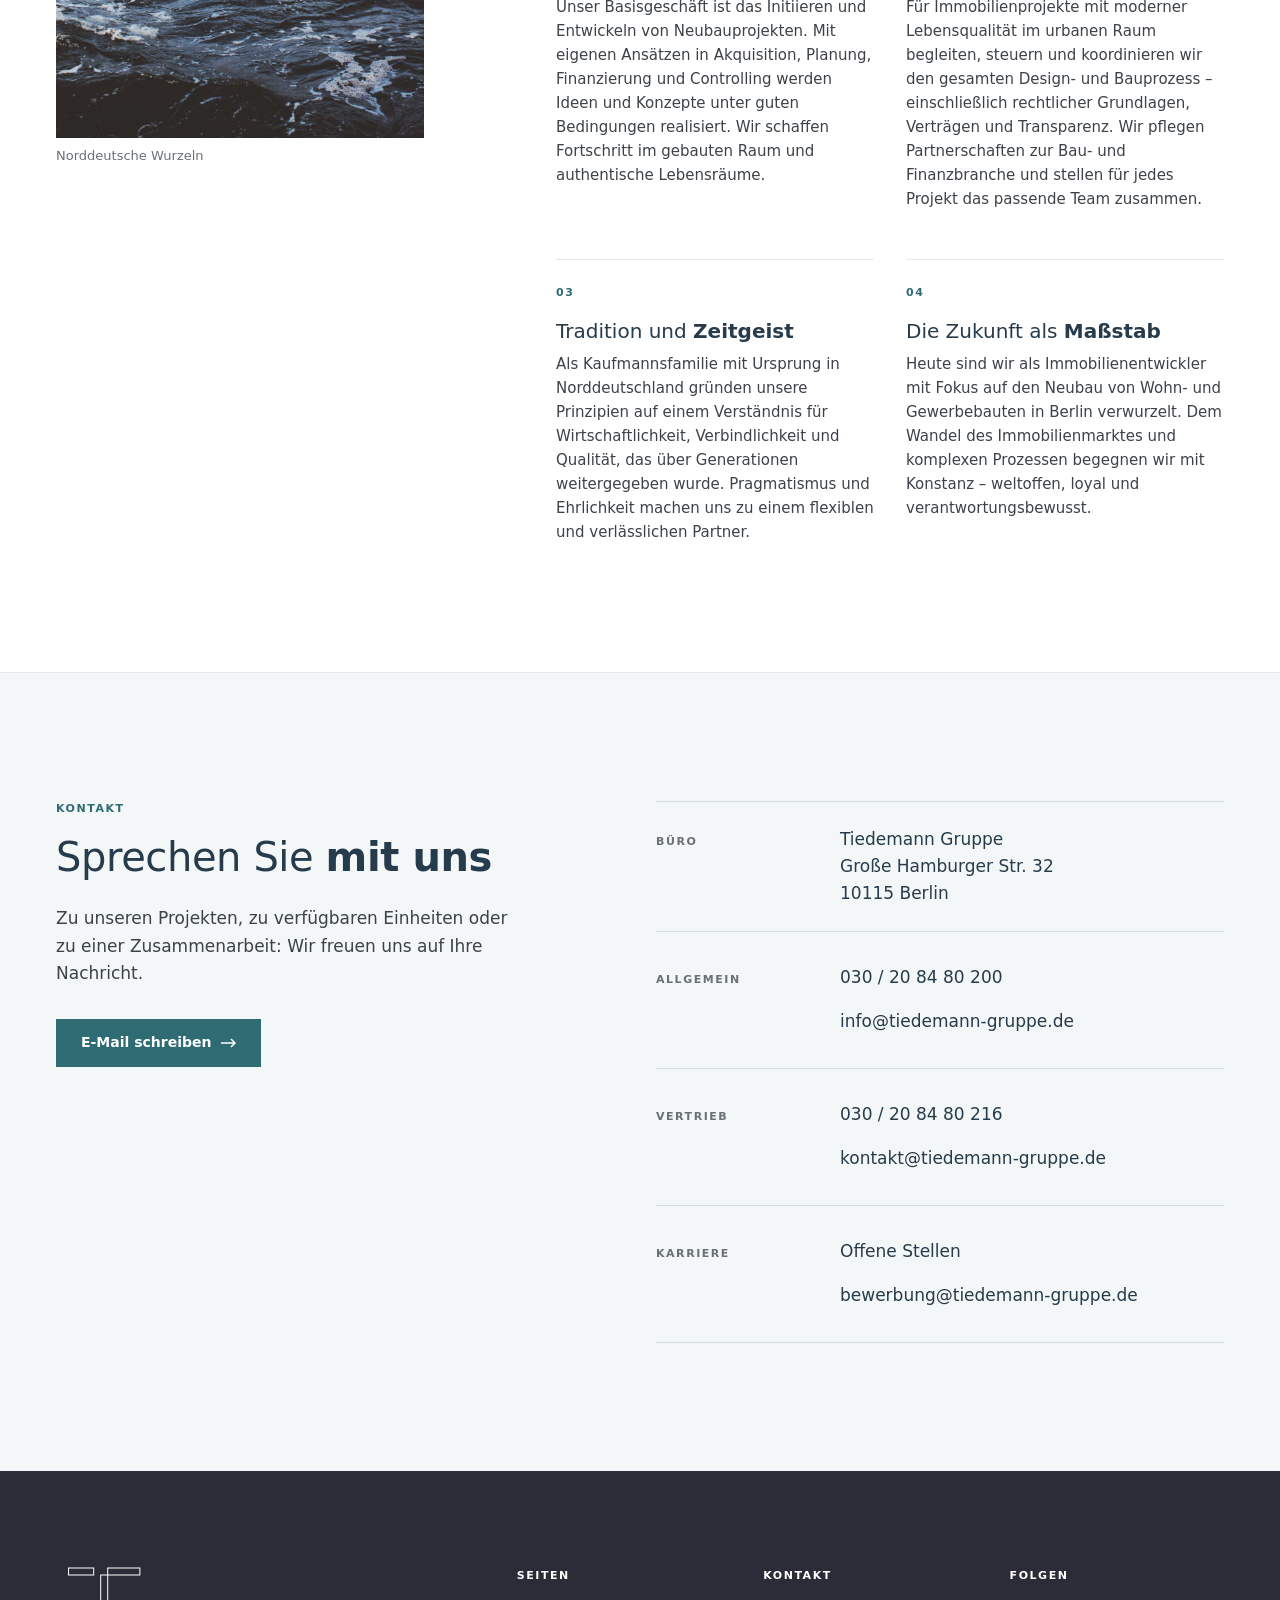
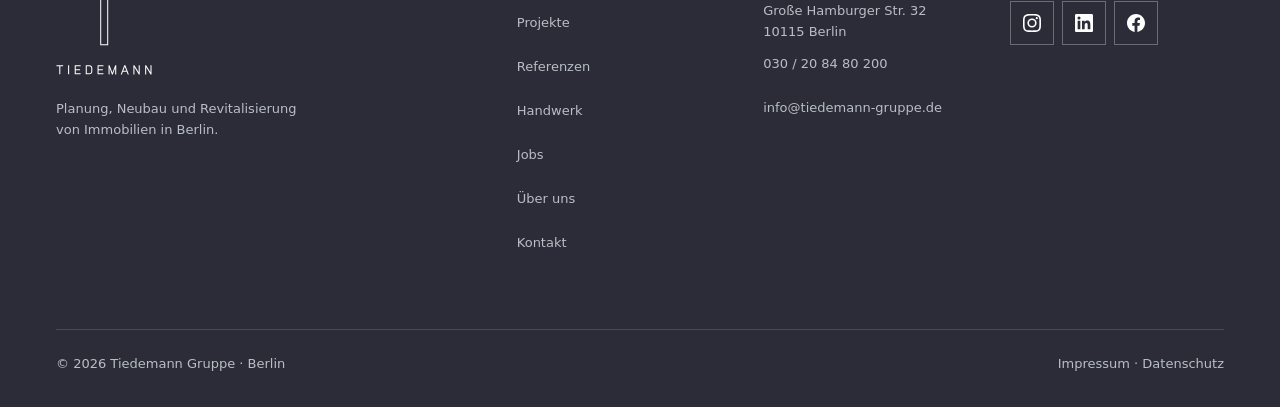
==== commit c6f31343: "Umzug zu IONOS vorbereiten: Deploy-Workflow, .htaccess, Datenschutz - GitHub Action lädt per SFTP zu" ====
--- a/index.html
+++ b/index.html
@@ -110,7 +110,7 @@
       </div>
       <div class="hero-side">
         <div class="cap" aria-live="polite">
-          <div class="cap-item is-active"><a href="../lausitzer/index.html"><span class="label">Aktuell · Berlin-Kreuzberg</span><strong><em>Lausitzer Quartier</em> · Altbau</strong></a></div>
+          <div class="cap-item is-active"><a href="https://www.lausitzerquartier.de/"><span class="label">Aktuell · Berlin-Kreuzberg</span><strong><em>Lausitzer Quartier</em> · Altbau</strong></a></div>
           <div class="cap-item"><a href="#unternehmen"><span class="label">Revitalisierung · Berlin</span><strong><em>Altbau</em> · Stuckfassade</strong></a></div>
           <div class="cap-item"><a href="#ref-loschmidt"><span class="label">2017 · Berlin-Charlottenburg</span><strong><em>Loschmidtstr. 16</em> · Neubau</strong></a></div>
           <div class="cap-item"><a href="#ref-goltz"><span class="label">2012 · Berlin-Schöneberg</span><strong><em>Goltzstr. 40b</em> · Neubau</strong></a></div>
@@ -186,7 +186,7 @@
 
     <!-- Lausitzer Quartier -->
     <article class="feature feature--rev" aria-labelledby="lau-title">
-      <a class="feature-media reveal" href="../lausitzer/index.html" aria-label="Lausitzer Quartier – Projekt ansehen">
+      <a class="feature-media reveal" href="https://www.lausitzerquartier.de/" aria-label="Lausitzer Quartier – Projekt ansehen">
         <img src="assets/projekte/lausitzer-altbau-wohnzimmer.jpg" width="1728" height="1333" loading="lazy" style="object-position:50% 60%" alt="Sanierte Altbauwohnung im Lausitzer Quartier mit Erkerfenster und hellem Parkett">
         <span class="tag">Aktuell</span>
       </a>
@@ -200,9 +200,9 @@
           <div><dt>Neubau</dt><dd>Klinkerbau mit <em>13</em> Wohnungen, Typen A–F, ca. 47–99 m²</dd></div>
         </dl>
         <div class="links">
-          <a class="link" href="../lausitzer/index.html"><span>Projekt ansehen</span><svg class="arrow" viewBox="0 0 16 10" fill="none" aria-hidden="true"><path d="M11 1l4 4-4 4M1 5h14" stroke="currentColor" stroke-width="1.5"/></svg></a>
-          <a class="link" href="../lausitzer/fabrik.html"><span>Fabrik</span></a>
-          <a class="link" href="../lausitzer/neubau.html"><span>Neubau</span></a>
+          <a class="link" href="https://www.lausitzerquartier.de/"><span>Projekt ansehen</span><svg class="arrow" viewBox="0 0 16 10" fill="none" aria-hidden="true"><path d="M11 1l4 4-4 4M1 5h14" stroke="currentColor" stroke-width="1.5"/></svg></a>
+          <a class="link" href="https://www.lausitzerquartier.de/fabrik/"><span>Fabrik</span></a>
+          <a class="link" href="https://www.lausitzerquartier.de/neubau/"><span>Neubau</span></a>
           <a class="link" href="https://www.lausitzerquartier.de/" rel="noopener"><span>lausitzerquartier.de</span></a>
         </div>
       </div>
